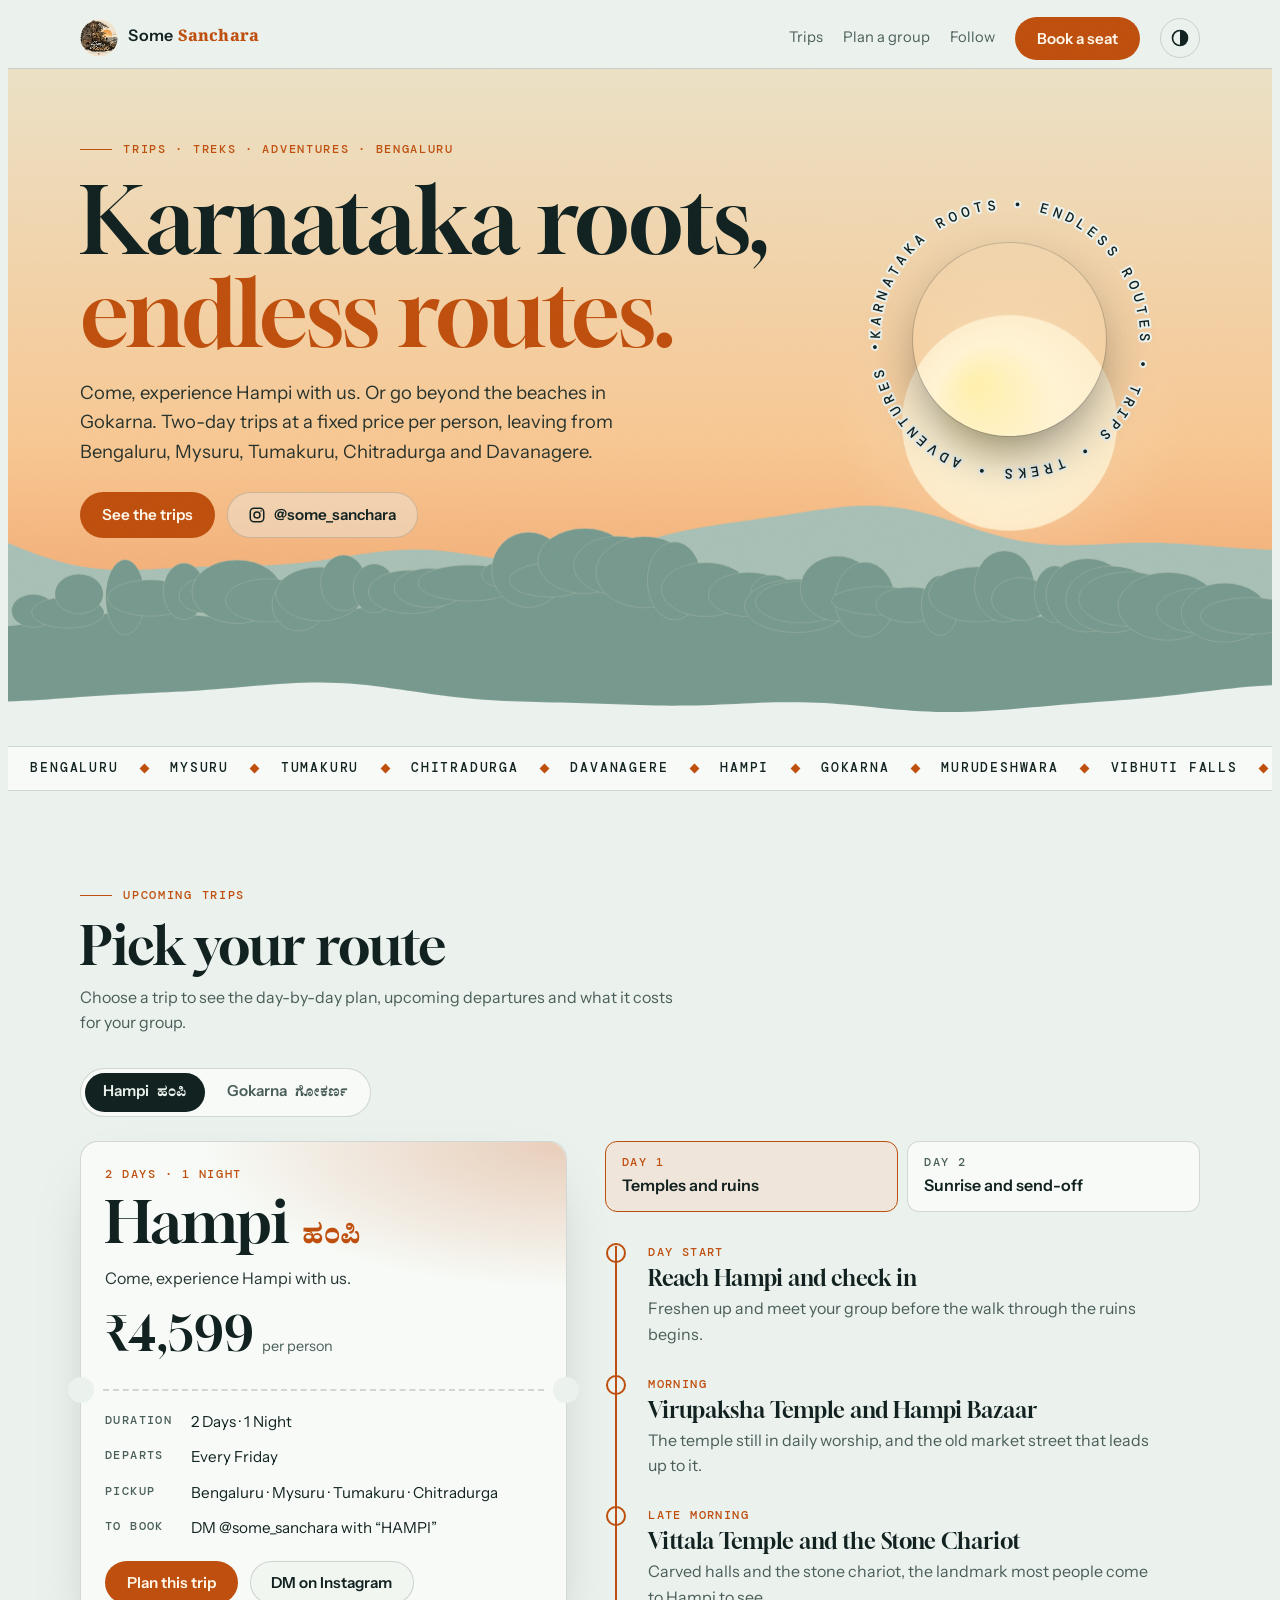
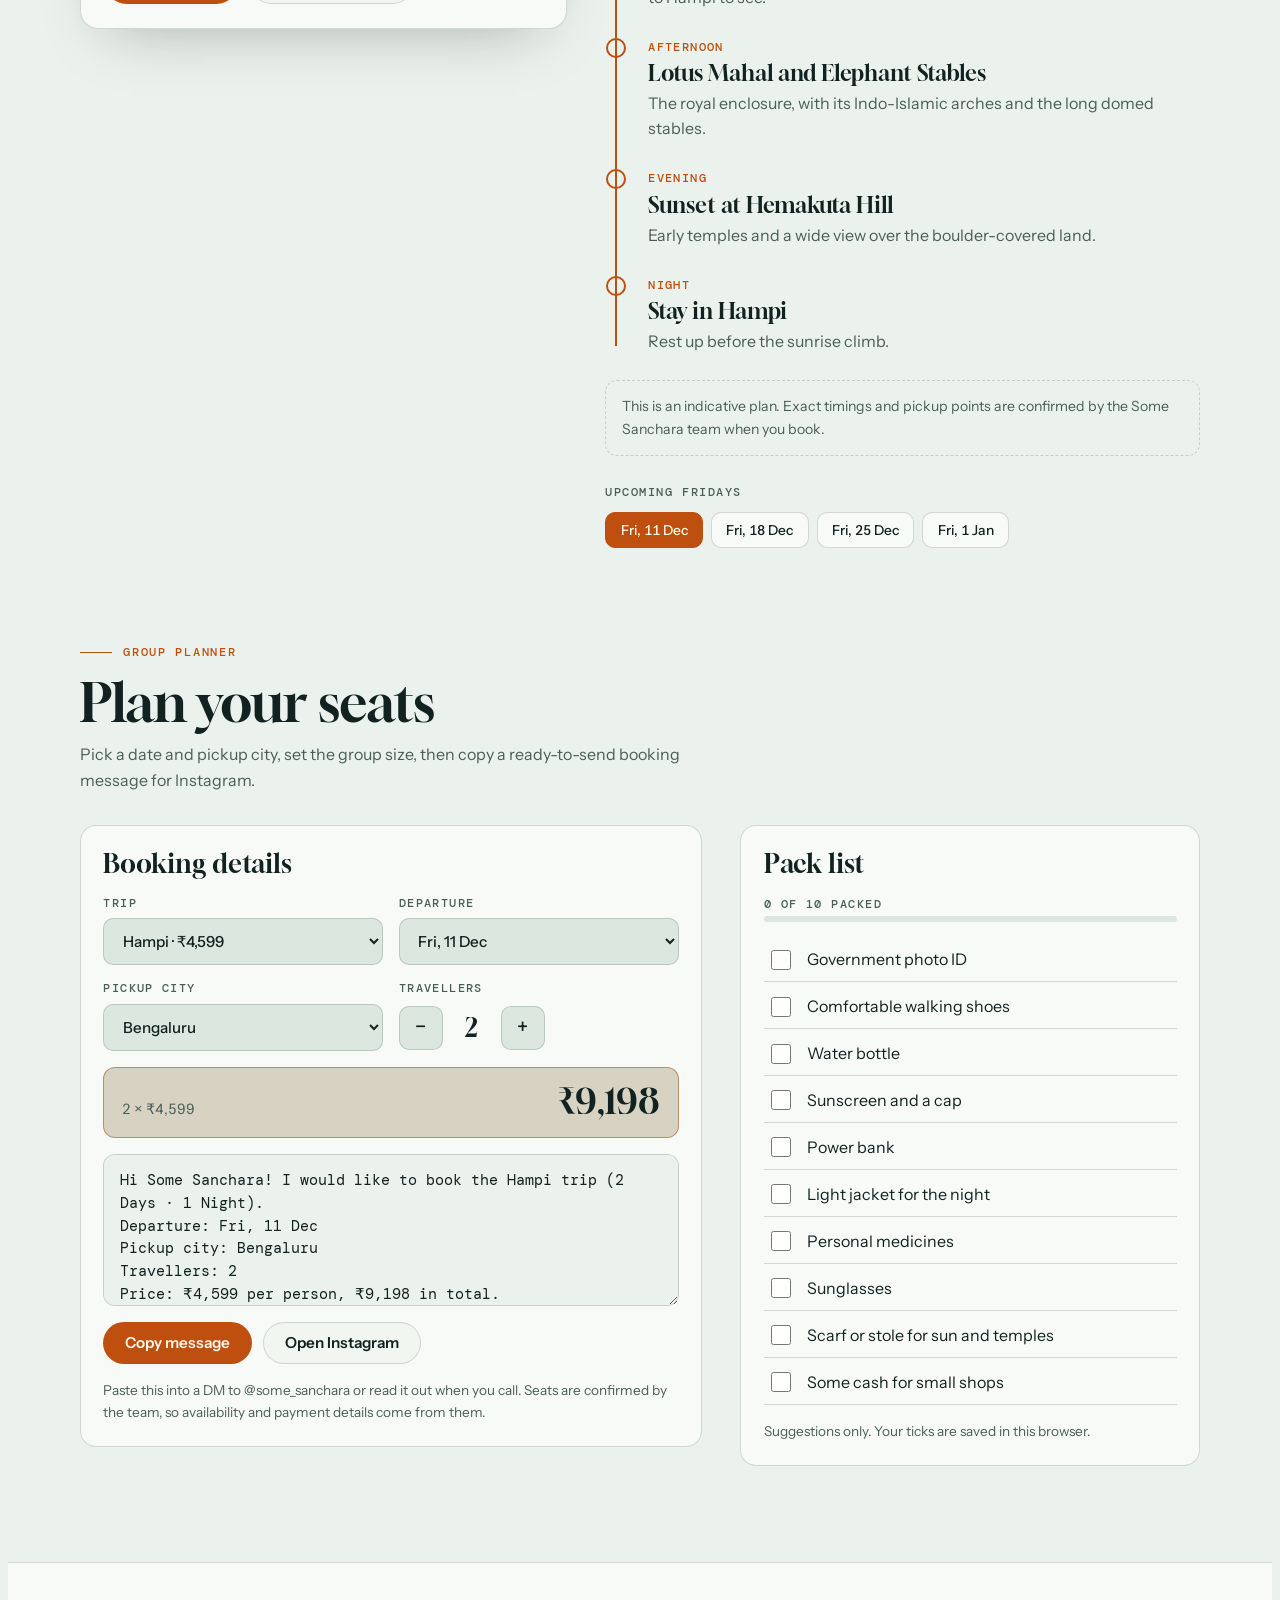
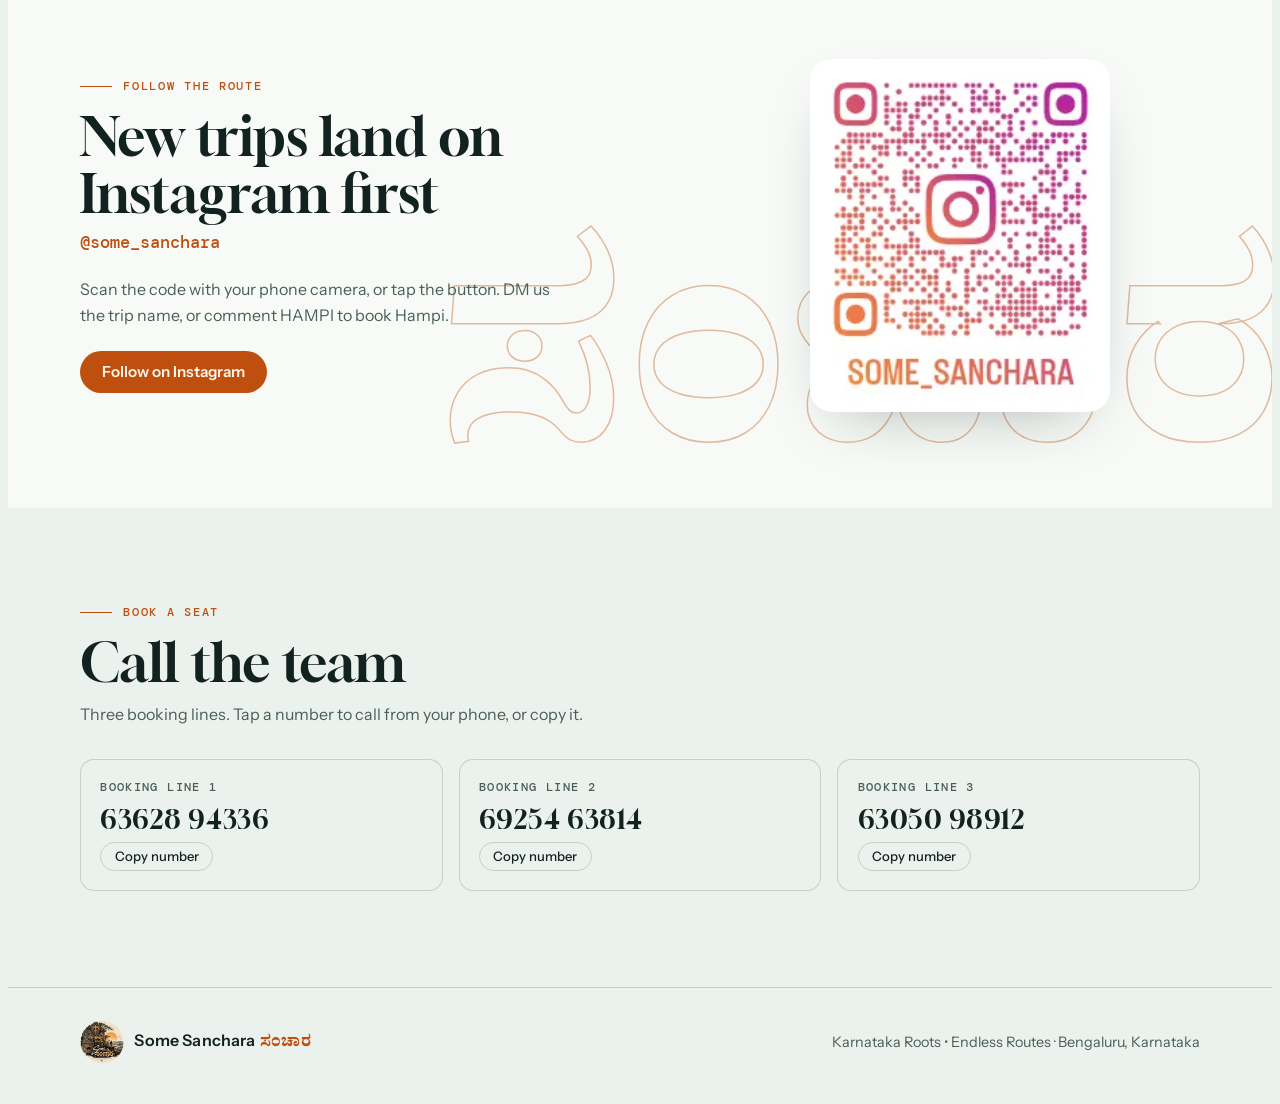
==== index.html @ 35277d78 "Initial project upload" ====
<!doctype html>
<html lang="en">
<head>
  <meta charset="utf-8">
  <meta name="viewport" content="width=device-width, initial-scale=1">
  <meta name="theme-color" content="#0C1718">
  <meta name="description" content="Plan memorable group trips across Karnataka with Some Sanchara.">
  <title>Some Sanchara</title>
  <link rel="preconnect" href="https://fonts.googleapis.com">
  <link rel="preconnect" href="https://fonts.gstatic.com" crossorigin>
  <link rel="stylesheet" href="https://fonts.googleapis.com/css2?family=Gloock&family=Instrument+Sans:wght@400;500;600;700&family=DM+Mono:wght@400;500&family=Noto+Serif+Kannada:wght@600;800&display=swap">
  <link rel="stylesheet" href="styles.css">
  <script src="script.js" defer></script>
</head>
<body>
<header class="top">
  <div class="wrap in">
    <a class="brand" href="#top" aria-label="Some Sanchara, back to top">
      <img src="assets/logo.png" alt="" width="38" height="38">
      <span class="nm">Some <span class="kn" lang="kn">Sanchara</span></span>
    </a>
    <nav class="nav" aria-label="Main">
      <a class="lnk" href="#trips">Trips</a>
      <a class="lnk" href="#book">Plan a group</a>
      <a class="lnk" href="#follow">Follow</a>
      <a class="btn pri" href="#contact">Book a seat</a>
      <button class="icon-btn" id="theme" type="button" aria-label="Switch between light and dark theme">
        <svg viewBox="0 0 24 24" aria-hidden="true"><circle cx="12" cy="12" r="9" fill="none" stroke="currentColor" stroke-width="2"/><path d="M12 3a9 9 0 0 1 0 18z" fill="currentColor"/></svg>
      </button>
    </nav>
  </div>
</header>

<main>
<section class="hero" id="top">
  <canvas id="sky" aria-hidden="true"></canvas>
  <div class="wrap hero-grid">
    <div>
      <p class="eyebrow">Trips · Treks · Adventures · Bengaluru</p>
      <h1>Karnataka roots,<br><em>endless routes.</em></h1>
      <p class="lede">Come, experience Hampi with us. Or go beyond the beaches in Gokarna. Two-day trips at a fixed price per person, leaving from Bengaluru, Mysuru, Tumakuru, Chitradurga and Davanagere.</p>
      <div class="cta-row">
        <a class="btn pri" href="#trips">See the trips</a>
        <a class="btn sec" href="https://www.instagram.com/some_sanchara/" target="_blank" rel="noopener">
          <svg viewBox="0 0 24 24" fill="none" stroke="currentColor" stroke-width="2" aria-hidden="true"><rect x="3" y="3" width="18" height="18" rx="5"/><circle cx="12" cy="12" r="4"/><circle cx="17.3" cy="6.7" r="1" fill="currentColor" stroke="none"/></svg>
          @some_sanchara
        </a>
      </div>
      <!-- <p class="facts"><span><b>2 days · 1 night</b></span><span>₹3,499 to ₹4,599 per person</span><span>Karnataka to the world</span></p> -->
    </div>
    <div class="badge">
      <svg class="ring" viewBox="0 0 300 300" aria-hidden="true">
        <defs><path id="circ" d="M150,150 m-126,0 a126,126 0 1,1 252,0 a126,126 0 1,1 -252,0"/></defs>
        <text><textPath href="#circ" textLength="790" lengthAdjust="spacing">Karnataka roots • Endless routes • Trips • Treks • Adventures •</textPath></text>
      </svg>
      <span class="logo-art" role="img" aria-label="Some Sanchara logo: Karnataka landscape, temple, traveler and setting sun">
        <img class="logo-piece logo-mountains" src="assets/logo.png" alt="" aria-hidden="true" width="150" height="150">
        <img class="logo-piece logo-traveler" src="assets/logo.png" alt="" aria-hidden="true" width="150" height="150">
        <img class="logo-piece logo-wordmark" src="assets/logo.png" alt="" aria-hidden="true" width="150" height="150">
      </span>
    </div>
  </div>
</section>

<div class="marq" aria-label="Pickup cities">
  <div class="marq-track" id="marq"></div>
</div>

<section class="band" id="trips">
  <div class="wrap">
    <div class="sec-head rv">
      <p class="eyebrow">Upcoming trips</p>
      <h2>Pick your route</h2>
      <p class="sub">Choose a trip to see the day-by-day plan, upcoming departures and what it costs for your group.</p>
    </div>

    <div class="seg rv" role="tablist" aria-label="Choose a trip">
      <button type="button" role="tab" data-pick="hampi" aria-selected="true">Hampi <span class="kn" lang="kn">ಹಂಪಿ</span></button>
      <button type="button" role="tab" data-pick="gokarna" aria-selected="false">Gokarna <span class="kn" lang="kn">ಗೋಕರ್ಣ</span></button>
    </div>

    <div class="planner" data-trip="hampi" data-scope>
      <article class="ticket rv" id="ticket" aria-live="polite"></article>
      <div class="rv">
        <div class="days" id="days" role="tablist" aria-label="Choose a day"></div>
        <div id="tl-wrap"></div>
        <p class="note" id="note">This is an indicative plan. Exact timings and pickup points are confirmed by the Some Sanchara team when you book.</p>
        <div class="dep">
          <h4 id="dep-h">Upcoming departures</h4>
          <div class="chips" id="chips" role="group" aria-labelledby="dep-h"></div>
        </div>
      </div>
    </div>
  </div>
</section>

<section class="band" id="book" style="padding-top:0">
  <div class="wrap">
    <div class="sec-head rv">
      <p class="eyebrow">Group planner</p>
      <h2>Plan your seats</h2>
      <p class="sub">Pick a date and pickup city, set the group size, then copy a ready-to-send booking message for Instagram.</p>
    </div>
    <div class="book-grid" data-trip="hampi" data-scope>
      <div class="card rv">
        <h3>Booking details</h3>
        <div class="form">
          <label class="fld"><span>Trip</span>
            <select id="b-trip"><option value="hampi">Hampi · ₹4,599</option><option value="gokarna">Gokarna · ₹3,499</option></select>
          </label>
          <label class="fld"><span>Departure</span><select id="b-date"></select></label>
          <label class="fld"><span>Pickup city</span><select id="b-city"></select></label>
          <div class="fld"><span id="n-lbl">Travellers</span>
            <div class="stepper" role="group" aria-labelledby="n-lbl">
              <button type="button" id="minus" aria-label="One fewer traveller">−</button>
              <output id="b-n" aria-live="polite">2</output>
              <button type="button" id="plus" aria-label="One more traveller">+</button>
            </div>
          </div>
          <div class="total" aria-live="polite"><span id="b-calc"></span><b id="b-total"></b></div>
          <textarea class="msg" id="b-msg" readonly aria-label="Booking message"></textarea>
          <div class="actions">
            <button class="btn trip" id="b-copy" type="button">Copy message</button>
            <a class="btn sec" href="https://www.instagram.com/some_sanchara/" target="_blank" rel="noopener">Open Instagram</a>
          </div>
          <p class="fine" style="grid-column:1/-1">Paste this into a DM to @some_sanchara or read it out when you call. Seats are confirmed by the team, so availability and payment details come from them.</p>
        </div>
      </div>
      <div class="card rv">
        <h3>Pack list</h3>
        <p class="pack-count" id="pack-count"></p>
        <div class="bar" aria-hidden="true"><i id="pack-bar"></i></div>
        <ul class="packs" id="packs"></ul>
        <p class="fine" style="margin-top:1rem">Suggestions only. Your ticks are saved in this browser.</p>
      </div>
    </div>
  </div>
</section>

<section class="follow band" id="follow">
  <div class="ghost" aria-hidden="true" lang="kn">ಸಂಚಾರ</div>
  <div class="wrap">
    <div class="follow-grid">
      <div class="rv">
        <p class="eyebrow">Follow the route</p>
        <h2 style="font:400 clamp(2rem,5vw,3.3rem)/1.08 var(--f-display);margin-block:.8rem .6rem">New trips land on Instagram first</h2>
        <p class="handle">@some_sanchara</p>
        <p class="sub" style="max-width:30rem;color:var(--muted);margin-bottom:1.4rem">Scan the code with your phone camera, or tap the button. DM us the trip name, or comment HAMPI to book Hampi.</p>
        <a class="btn pri" href="https://www.instagram.com/some_sanchara/" target="_blank" rel="noopener">Follow on Instagram</a>
      </div>
      <div class="qr rv"><img src="assets/qr.png" alt="Instagram QR code for some_sanchara" width="202" height="244"></div>
    </div>
  </div>
</section>

<section class="band" id="contact">
  <div class="wrap">
    <div class="sec-head rv">
      <p class="eyebrow">Book a seat</p>
      <h2>Call the team</h2>
      <p class="sub">Three booking lines. Tap a number to call from your phone, or copy it.</p>
    </div>
    <div class="calls rv">
      <div class="call"><span class="lbl">Booking line 1</span><a class="num" href="tel:+916362894336">63628 94336</a><button class="copy" type="button" data-copy="6362894336">Copy number</button></div>
      <div class="call"><span class="lbl">Booking line 2</span><a class="num" href="tel:+916925463814">69254 63814</a><button class="copy" type="button" data-copy="6925463814">Copy number</button></div>
      <div class="call"><span class="lbl">Booking line 3</span><a class="num" href="tel:+916305098912">63050 98912</a><button class="copy" type="button" data-copy="6305098912">Copy number</button></div>
    </div>
  </div>
</section>
</main>

<footer>
  <div class="wrap foot">
    <div class="brand"><img src="assets/logo.png" alt="" width="44" height="44"><span>Some Sanchara <span class="kn" lang="kn">ಸಂಚಾರ</span></span></div>
    <p>Karnataka Roots • Endless Routes · Bengaluru, Karnataka</p>
  </div>
</footer>
</body>
</html>
---- styles.css ----
/* Layout concept: a journey from Hampi's boulder dusk to Gokarna's sea, set as a canvas sky hero,
   then a boarding-pass ticket beside a day-by-day timeline, then a group planner and contacts. */
:root{
  --bg:#0C1718; --surface:#122224; --surface2:#19302F;
  --fg:#F2EAD7; --muted:#A8B5AC; --line:rgba(242,234,215,.16);
  --accent:#F5A53F; --accent-ink:#1B1206;
  --sea:#52CDB8; --sea-ink:#06201C;
  --sky-top:#0C1718; --sky-mid:#2A2327; --sky-low:#B4552B; --sun:#FFC15E;
  --r1:#1D3133; --r2:#142427; --r3:#0C1718; --star:.85;
  --shadow:0 24px 60px -28px rgba(0,0,0,.75);
  --grain:.07;
  --f-display:'Gloock',Georgia,'Times New Roman',serif;
  --f-body:'Instrument Sans',system-ui,-apple-system,'Segoe UI',sans-serif;
  --f-mono:'DM Mono',ui-monospace,'SFMono-Regular',Menlo,monospace;
  --f-kn:'Noto Serif Kannada','Noto Sans Kannada','Tunga',serif;
  color-scheme:dark;
}
@media (prefers-color-scheme:light){
  :root:not([data-theme="dark"]){
    --bg:#EBF1EC; --surface:#F7FAF6; --surface2:#DCE7E0;
    --fg:#112221; --muted:#4A5E59; --line:rgba(17,34,33,.16);
    --accent:#BE4F0E; --accent-ink:#FFF7EA;
    --sea:#0B7A70; --sea-ink:#EFFFFB;
    --sky-top:#FFE8C2; --sky-mid:#F8C892; --sky-low:#EE9A62; --sun:#FFF3D4;
    --r1:#A7BFB5; --r2:#76988D; --r3:#EBF1EC; --star:0;
    --shadow:0 24px 60px -30px rgba(17,34,33,.35);
    --grain:.04;
    color-scheme:light;
  }
}
:root[data-theme="light"]{
  --bg:#EBF1EC; --surface:#F7FAF6; --surface2:#DCE7E0;
  --fg:#112221; --muted:#4A5E59; --line:rgba(17,34,33,.16);
  --accent:#BE4F0E; --accent-ink:#FFF7EA;
  --sea:#0B7A70; --sea-ink:#EFFFFB;
  --sky-top:#FFE8C2; --sky-mid:#F8C892; --sky-low:#EE9A62; --sun:#FFF3D4;
  --r1:#A7BFB5; --r2:#76988D; --r3:#EBF1EC; --star:0;
  --shadow:0 24px 60px -30px rgba(17,34,33,.35);
  --grain:.04;
  color-scheme:light;
}

*,*::before,*::after{box-sizing:border-box}
html{scroll-behavior:smooth}
body{background:var(--bg);color:var(--fg);font:400 16px/1.6 var(--f-body);-webkit-font-smoothing:antialiased;overflow-x:clip}
body::before{content:"";position:fixed;inset:0;z-index:60;pointer-events:none;opacity:var(--grain);mix-blend-mode:overlay;
  background-image:url("data:image/svg+xml,%3Csvg xmlns='http://www.w3.org/2000/svg' width='160' height='160'%3E%3Cfilter id='n'%3E%3CfeTurbulence type='fractalNoise' baseFrequency='.8' numOctaves='2' stitchTiles='stitch'/%3E%3C/filter%3E%3Crect width='100%25' height='100%25' filter='url(%23n)'/%3E%3C/svg%3E")}
img{display:block}
a{color:inherit}
h1,h2,h3,h4,p,ul,ol,dl,dd{margin:0}
h1,h2,h3{text-wrap:balance}
:focus-visible{outline:2px solid var(--accent);outline-offset:3px;border-radius:4px}
.wrap{width:min(1120px,calc(100% - 2rem));margin-inline:auto}
section[id]{scroll-margin-top:4.5rem}

/* trip colour scopes */
[data-trip="hampi"]{--t:var(--accent);--t-ink:var(--accent-ink)}
[data-trip="gokarna"]{--t:var(--sea);--t-ink:var(--sea-ink)}

/* header */
.top{position:sticky;top:env(safe-area-inset-top,0px);z-index:40;border-bottom:1px solid var(--line);
  background:color-mix(in srgb,var(--bg) 78%,transparent);-webkit-backdrop-filter:blur(14px);backdrop-filter:blur(14px)}
.top .in{display:flex;align-items:center;gap:1rem;padding-block:.55rem}
.brand{display:flex;align-items:center;gap:.65rem;text-decoration:none;font-weight:600;letter-spacing:.01em;min-width:0}
.brand img{width:38px;height:38px;border-radius:50%;flex:none}
.brand .kn{font-family:var(--f-kn);font-weight:800;color:var(--accent);margin-left:.1rem}
.nav{margin-left:auto;display:flex;align-items:center;gap:1.25rem}
.nav a.lnk{color:var(--muted);text-decoration:none;font-size:.92rem}
.nav a.lnk:hover{color:var(--fg)}
.icon-btn{width:40px;height:40px;border-radius:50%;border:1px solid var(--line);background:transparent;color:var(--fg);display:grid;place-items:center;cursor:pointer}
.icon-btn:hover{background:var(--surface2)}
.icon-btn svg{width:20px;height:20px}
@media (max-width:680px){.nav a.lnk{display:none}.brand .nm{display:none}}

/* buttons */
.btn{display:inline-flex;align-items:center;justify-content:center;gap:.5rem;padding:.8rem 1.3rem;border-radius:999px;border:1px solid transparent;
  font:600 .95rem/1 var(--f-body);text-decoration:none;cursor:pointer;transition:transform .2s,box-shadow .2s,background .2s}
.btn.pri{background:var(--accent);color:var(--accent-ink)}
.btn.pri:hover{transform:translateY(-2px);box-shadow:0 10px 30px -8px color-mix(in srgb,var(--accent) 70%,transparent)}
.btn.sec{border-color:var(--line);color:var(--fg);background:color-mix(in srgb,var(--bg) 40%,transparent)}
.btn.sec:hover{transform:translateY(-2px);background:var(--surface2)}
.btn.trip{background:var(--t);color:var(--t-ink)}
.btn.trip:hover{transform:translateY(-2px);box-shadow:0 10px 30px -8px color-mix(in srgb,var(--t) 70%,transparent)}
.btn svg{width:18px;height:18px;flex:none}

/* hero */
.hero{position:relative;overflow:hidden;isolation:isolate}
.hero canvas{position:absolute;inset:0;width:100%;height:100%;z-index:-1;display:block}
.hero-grid{display:grid;grid-template-columns:minmax(0,1.3fr) minmax(0,.7fr);gap:2rem;align-items:center;
  padding-block:clamp(2.5rem,6vw,4.5rem) clamp(8rem,19vw,13rem)}
.eyebrow{font:500 .76rem/1.4 var(--f-mono);text-transform:uppercase;letter-spacing:.14em;color:var(--accent);display:flex;align-items:center;gap:.7rem}
.eyebrow::before{content:"";width:2rem;height:1px;background:currentColor;flex:none}
.hero h1{font:400 clamp(2.7rem,7.4vw,5.7rem)/1.02 var(--f-display);letter-spacing:-.012em;margin-block:1rem 1.1rem}
.hero h1 em{font-style:normal;color:var(--accent)}
.hero .lede{max-width:34rem;font-size:clamp(1rem,1.9vw,1.15rem);color:var(--fg);opacity:.9}
.hero .eyebrow,.hero h1,.hero .lede,.hero .facts,.hero .badge .ring{transition:color 1.8s ease,fill 1.8s ease}
.hero.daylight .eyebrow,.hero.daylight h1,.hero.daylight .lede,.hero.daylight .facts{color:#172728}
.hero.daylight h1 em{color:#8A3E19}
.hero.daylight .facts b{color:#172728}
.hero.daylight .badge .ring{color:#172728}
.hero.daylight .btn.sec{color:#172728;border-color:rgba(23,39,40,.35);background:rgba(255,255,255,.28)}
.cta-row{display:flex;flex-wrap:wrap;gap:.75rem;margin-top:1.6rem}
.facts{display:flex;flex-wrap:wrap;gap:.4rem 1.4rem;margin-top:1.6rem;font:500 .74rem/1.4 var(--f-mono);text-transform:uppercase;letter-spacing:.09em;color:var(--muted)}
.facts b{color:var(--fg);font-weight:500}
.badge{position:relative;width:min(100%,310px);aspect-ratio:1;justify-self:center}
.badge .ring{position:absolute;inset:0;width:100%;height:100%;animation:spin 48s linear infinite;color:var(--fg)}
.badge .ring text{font:500 13.5px var(--f-mono);letter-spacing:.2em;fill:currentColor;text-transform:uppercase;paint-order:stroke;stroke:var(--bg);stroke-width:4px;stroke-linejoin:round}
.logo-art{position:absolute;inset:19%;width:62%;height:62%;border-radius:50%;box-shadow:0 0 0 1px var(--line),0 24px 60px -16px rgba(0,0,0,.6)}
.logo-piece{position:absolute;inset:0;width:100%;height:100%;border-radius:50%;opacity:0}
.logo-mountains{clip-path:inset(0 0 41% 0)}
.logo-traveler{clip-path:inset(38% 0 17% 0)}
.logo-wordmark{clip-path:inset(64% 0 0 0)}
.badge.logo-reveal .logo-mountains{animation:logo-arrive .9s cubic-bezier(.2,.75,.25,1) .15s both}
.badge.logo-reveal .logo-traveler{animation:logo-arrive .9s cubic-bezier(.2,.75,.25,1) .75s both}
.badge.logo-reveal .logo-wordmark{animation:logo-arrive .9s cubic-bezier(.2,.75,.25,1) 1.35s both}
@keyframes logo-arrive{from{opacity:0;transform:translateY(16px) scale(.96)}to{opacity:1;transform:translateY(0) scale(1)}}
@media (prefers-reduced-motion:reduce){.badge.logo-reveal .logo-piece{animation:none;opacity:1;transform:none}}
@keyframes spin{to{transform:rotate(360deg)}}
@media (max-width:820px){
  .hero-grid{grid-template-columns:minmax(0,1fr)}
  .badge{width:min(70%,230px);justify-self:start}
}

/* marquee */
.marq{border-block:1px solid var(--line);background:var(--surface);overflow:hidden}
.marq-track{display:flex;width:max-content;animation:marq 42s linear infinite}
.marq:hover .marq-track{animation-play-state:paused}
.marq-track span{display:flex;align-items:center;gap:1.4rem;padding:.95rem 0 .95rem 1.4rem;font:500 .8rem/1 var(--f-mono);text-transform:uppercase;letter-spacing:.14em;white-space:nowrap}
.marq-track span::after{content:"";width:7px;height:7px;background:var(--accent);transform:rotate(45deg);flex:none}
@keyframes marq{to{transform:translateX(-50%)}}

/* sections */
.band{padding-block:clamp(3.2rem,8vw,6rem)}
.band h2{font:400 clamp(2rem,5vw,3.3rem)/1.08 var(--f-display);margin-block:.8rem .7rem}
.band .sub{max-width:38rem;color:var(--muted)}
.sec-head{margin-bottom:2rem}

/* trip switch */
.seg{display:inline-flex;gap:4px;padding:4px;border:1px solid var(--line);border-radius:999px;background:var(--surface);margin-bottom:1.5rem;max-width:100%}
.seg button{border:0;background:transparent;color:var(--muted);padding:.6rem 1.15rem;border-radius:999px;font:600 .95rem/1 var(--f-body);cursor:pointer;display:flex;align-items:baseline;gap:.5rem;transition:background .25s,color .25s}
.seg button .kn{font:800 .85rem/1 var(--f-kn)}
.seg button[aria-selected="true"]{background:var(--fg);color:var(--bg)}
.seg button:not([aria-selected="true"]):hover{color:var(--fg)}

.planner{display:grid;grid-template-columns:minmax(0,.9fr) minmax(0,1.1fr);gap:clamp(1.25rem,3vw,2.5rem);align-items:start}
@media (max-width:860px){.planner{grid-template-columns:minmax(0,1fr)}}

/* ticket */
.ticket{position:relative;background:var(--surface);border:1px solid var(--line);border-radius:18px;box-shadow:var(--shadow)}
.ticket-top{padding:1.5rem 1.5rem 1.2rem;border-radius:18px 18px 0 0;
  background:radial-gradient(120% 100% at 100% 0%,color-mix(in srgb,var(--t) 26%,transparent),transparent 62%)}
.kicker{font:500 .74rem/1.4 var(--f-mono);text-transform:uppercase;letter-spacing:.13em;color:var(--t);display:flex;flex-wrap:wrap;gap:.3rem .8rem;align-items:center}
.pill{padding:.2rem .6rem;border-radius:999px;background:var(--t);color:var(--t-ink);font-weight:500}
.ticket h3{font:400 clamp(2.6rem,6vw,3.6rem)/1 var(--f-display);margin-top:.7rem;display:flex;align-items:baseline;gap:.9rem;flex-wrap:wrap}
.ticket h3 .kn{font:800 clamp(1.3rem,3vw,1.7rem)/1 var(--f-kn);color:var(--t)}
.ticket .tag{margin-top:.7rem;color:var(--fg);opacity:.9;max-width:26rem}
.price{display:flex;align-items:baseline;gap:.5rem;margin-top:1.1rem}
.price b{font:400 clamp(2.2rem,5vw,3rem)/1 var(--f-display);font-variant-numeric:tabular-nums}
.price span{color:var(--muted);font-size:.9rem}
.perf{position:relative;height:26px}
.perf::after{content:"";position:absolute;left:22px;right:22px;top:12px;border-top:2px dashed var(--line)}
.perf i{position:absolute;top:0;width:26px;height:26px;border-radius:50%;background:var(--bg)}
.perf i:first-child{left:-13px}
.perf i:last-child{right:-13px}
.ticket-bot{padding:.4rem 1.5rem 1.5rem}
.meta{display:grid;grid-template-columns:auto minmax(0,1fr);gap:.7rem 1.2rem;font-size:.95rem}
.meta dt{font:500 .72rem/1.9 var(--f-mono);text-transform:uppercase;letter-spacing:.12em;color:var(--muted)}
.meta dd{min-width:0}
.ticket .cta-row{margin-top:1.3rem}

/* itinerary */
.days{display:grid;grid-template-columns:repeat(2,minmax(0,1fr));gap:.6rem;margin-bottom:1.6rem}
.days button{text-align:left;padding:.8rem 1rem;border-radius:12px;border:1px solid var(--line);background:var(--surface);color:var(--fg);cursor:pointer;font:inherit;transition:border-color .2s,background .2s}
.days button b{display:block;font:500 .72rem/1.6 var(--f-mono);text-transform:uppercase;letter-spacing:.12em;color:var(--muted)}
.days button span{font-weight:600}
.days button[aria-selected="true"]{border-color:var(--t);background:color-mix(in srgb,var(--t) 12%,var(--surface))}
.days button[aria-selected="true"] b{color:var(--t)}
.tl{list-style:none;padding:0;margin:0;position:relative;display:grid;gap:1.4rem}
.tl::before,.tl::after{content:"";position:absolute;left:10px;top:8px;bottom:8px;width:2px}
.tl::before{background:var(--line)}
.tl::after{background:var(--t);transform-origin:top;animation:draw 1.1s cubic-bezier(.3,.7,.2,1) both}
.tl li{position:relative;padding-left:2.7rem;animation:rise .55s cubic-bezier(.3,.7,.2,1) both;animation-delay:calc(var(--i)*90ms)}
.tl li::before{content:"";position:absolute;left:1px;top:5px;width:20px;height:20px;border-radius:50%;background:var(--bg);border:2px solid var(--t);box-shadow:0 0 0 4px var(--bg)}
.slot{font:500 .72rem/1.6 var(--f-mono);text-transform:uppercase;letter-spacing:.12em;color:var(--t)}
.tl h4{font:400 1.4rem/1.2 var(--f-display);margin:.1rem 0 .25rem}
.tl p{color:var(--muted);max-width:32rem}
@keyframes draw{from{transform:scaleY(0)}to{transform:scaleY(1)}}
@keyframes rise{from{opacity:0;transform:translateY(14px)}to{opacity:1;transform:none}}
.note{margin-top:1.6rem;padding:.9rem 1rem;border-radius:12px;border:1px dashed var(--line);color:var(--muted);font-size:.88rem}
.dep{margin-top:1.8rem}
.dep h4{font:500 .74rem/1.4 var(--f-mono);text-transform:uppercase;letter-spacing:.13em;color:var(--muted);margin-bottom:.7rem}
.chips{display:flex;flex-wrap:wrap;gap:.5rem}
.chip{padding:.55rem .9rem;border-radius:10px;border:1px solid var(--line);background:var(--surface);color:var(--fg);font:500 .86rem/1.2 var(--f-body);cursor:pointer;font-variant-numeric:tabular-nums}
.chip:hover{border-color:var(--t)}
.chip[aria-pressed="true"]{background:var(--t);border-color:var(--t);color:var(--t-ink)}

/* planner + pack */
.book-grid{display:grid;grid-template-columns:minmax(0,1.15fr) minmax(0,.85fr);gap:clamp(1.25rem,3vw,2.5rem);align-items:start}
@media (max-width:860px){.book-grid{grid-template-columns:minmax(0,1fr)}}
.card{background:var(--surface);border:1px solid var(--line);border-radius:16px;padding:1.4rem}
.card h3{font:400 1.6rem/1.2 var(--f-display);margin-bottom:1rem}
.form{display:grid;grid-template-columns:repeat(2,minmax(0,1fr));gap:1rem}
@media (max-width:520px){.form{grid-template-columns:minmax(0,1fr)}}
.fld{display:grid;gap:.4rem;min-width:0}
.fld>span{font:500 .72rem/1.4 var(--f-mono);text-transform:uppercase;letter-spacing:.12em;color:var(--muted)}
.fld select{width:100%;padding:.75rem .9rem;border-radius:10px;border:1px solid var(--line);background:var(--surface2);color:var(--fg);font:500 .95rem/1.2 var(--f-body)}
.stepper{display:flex;align-items:center;gap:.5rem}
.stepper button{width:44px;height:44px;border-radius:10px;border:1px solid var(--line);background:var(--surface2);color:var(--fg);font:500 1.3rem/1 var(--f-body);cursor:pointer}
.stepper button:hover{border-color:var(--t)}
.stepper output{min-width:2.6rem;text-align:center;font:400 1.6rem/1 var(--f-display);font-variant-numeric:tabular-nums}
.total{grid-column:1/-1;display:flex;flex-wrap:wrap;align-items:baseline;justify-content:space-between;gap:.4rem 1rem;padding:1rem 1.1rem;border-radius:12px;background:color-mix(in srgb,var(--t) 14%,var(--surface2));border:1px solid color-mix(in srgb,var(--t) 40%,var(--line))}
.total b{font:400 2.2rem/1 var(--f-display);font-variant-numeric:tabular-nums}
.total span{color:var(--muted);font-size:.9rem;font-variant-numeric:tabular-nums}
.msg{grid-column:1/-1;width:100%;min-height:9.5rem;resize:vertical;padding:.9rem 1rem;border-radius:12px;border:1px solid var(--line);background:var(--bg);color:var(--fg);font:400 .92rem/1.55 var(--f-mono)}
.actions{grid-column:1/-1;display:flex;flex-wrap:wrap;gap:.7rem;align-items:center}
.fine{font-size:.85rem;color:var(--muted)}
.packs{list-style:none;padding:0;display:grid;gap:.15rem}
.packs label{display:flex;align-items:center;gap:.8rem;padding:.55rem .2rem;cursor:pointer;border-bottom:1px solid var(--line)}
.packs input{width:20px;height:20px;accent-color:var(--t);flex:none}
.packs input:checked+span{color:var(--muted);text-decoration:line-through}
.bar{height:6px;border-radius:99px;background:var(--surface2);overflow:hidden;margin:.2rem 0 1rem}
.bar i{display:block;height:100%;width:0;background:var(--t);border-radius:99px;transition:width .4s cubic-bezier(.3,.7,.2,1)}
.pack-count{font:500 .76rem/1.4 var(--f-mono);text-transform:uppercase;letter-spacing:.12em;color:var(--muted)}

/* follow + contact */
.follow{position:relative;overflow:hidden;border-top:1px solid var(--line);background:var(--surface)}
.follow .ghost{position:absolute;right:-1rem;bottom:-2.5rem;font:800 clamp(7rem,24vw,17rem)/1 var(--f-kn);color:transparent;-webkit-text-stroke:1.5px color-mix(in srgb,var(--accent) 38%,transparent);pointer-events:none;user-select:none;white-space:nowrap}
.follow .wrap{position:relative}
.follow-grid{display:grid;grid-template-columns:minmax(0,1.1fr) minmax(0,.9fr);gap:clamp(1.5rem,4vw,3.5rem);align-items:center}
@media (max-width:820px){.follow-grid{grid-template-columns:minmax(0,1fr)}}
.handle{font:500 1.05rem/1.4 var(--f-mono);color:var(--accent);margin-block:.2rem 1.4rem}
.qr{justify-self:center;background:#fff;padding:14px 14px 10px;border-radius:22px;width:min(100%,300px);box-shadow:var(--shadow);transform:rotate(-2.5deg);transition:transform .35s cubic-bezier(.3,.7,.2,1)}
.qr:hover{transform:rotate(0) scale(1.03)}
.qr img{width:100%;height:auto;border-radius:8px}
.calls{display:grid;grid-template-columns:repeat(auto-fit,minmax(min(100%,230px),1fr));gap:1rem}
.call{display:grid;gap:.5rem;padding:1.2rem;border:1px solid var(--line);border-radius:14px;background:var(--bg)}
.call .lbl{font:500 .72rem/1.4 var(--f-mono);text-transform:uppercase;letter-spacing:.12em;color:var(--muted)}
.call .num{font:400 1.7rem/1.1 var(--f-display);letter-spacing:.02em;text-decoration:none;font-variant-numeric:tabular-nums;user-select:all}
.call .num:hover{color:var(--accent)}
.copy{justify-self:start;padding:.45rem .85rem;border-radius:999px;border:1px solid var(--line);background:transparent;color:var(--fg);font:500 .82rem/1 var(--f-body);cursor:pointer}
.copy:hover{background:var(--surface2)}
footer{border-top:1px solid var(--line);padding-block:2rem}
.foot{display:flex;flex-wrap:wrap;gap:1rem 2rem;align-items:center;justify-content:space-between}
.foot .brand img{width:44px;height:44px}
.foot p{color:var(--muted);font-size:.9rem}

/* reveal on scroll: starts partly visible, never hidden */
.js .rv{opacity:.2;transform:translateY(26px);transition:opacity .8s cubic-bezier(.3,.7,.2,1),transform .8s cubic-bezier(.3,.7,.2,1)}
.js .rv.in{opacity:1;transform:none}
.swap{animation:rise .5s cubic-bezier(.3,.7,.2,1) both}

@media (prefers-reduced-motion:reduce){
  *,*::before,*::after{animation-duration:.001ms!important;animation-iteration-count:1!important;transition-duration:.001ms!important;scroll-behavior:auto!important}
  .js .rv{opacity:1;transform:none}
}
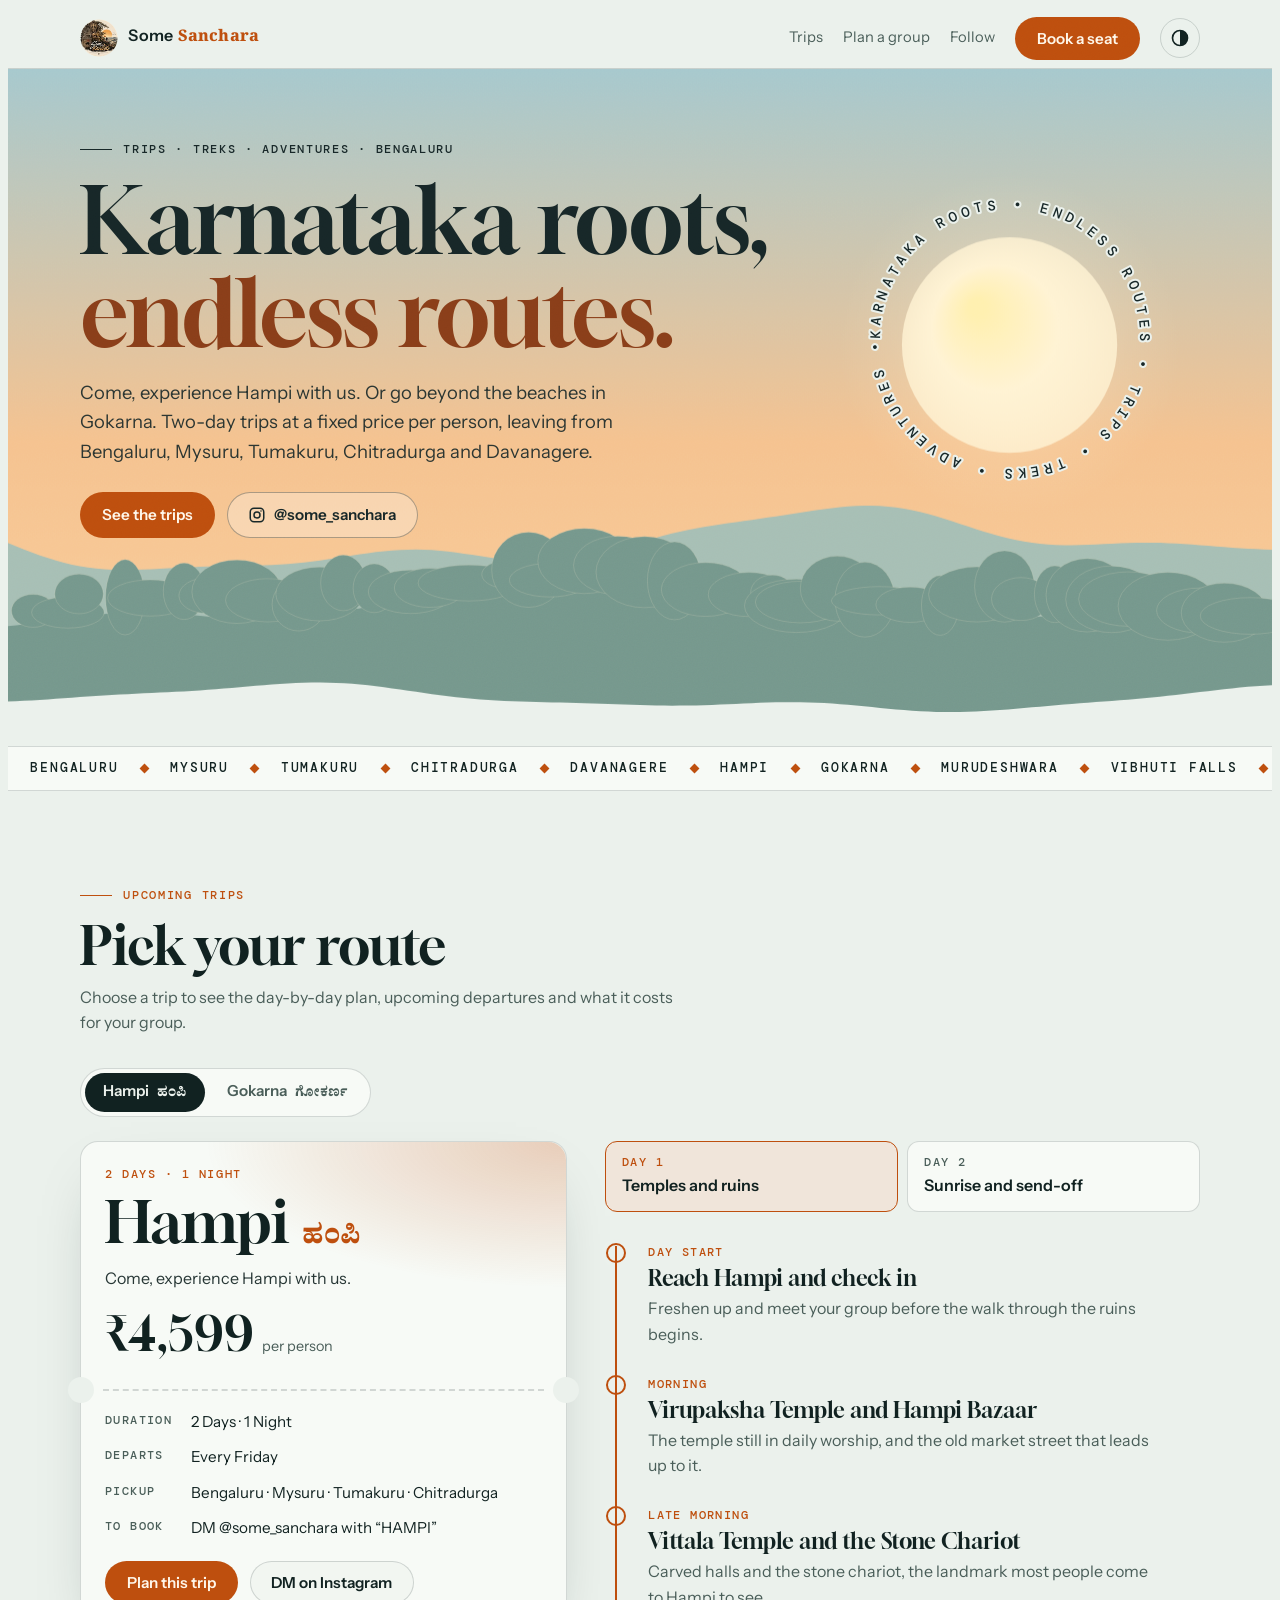
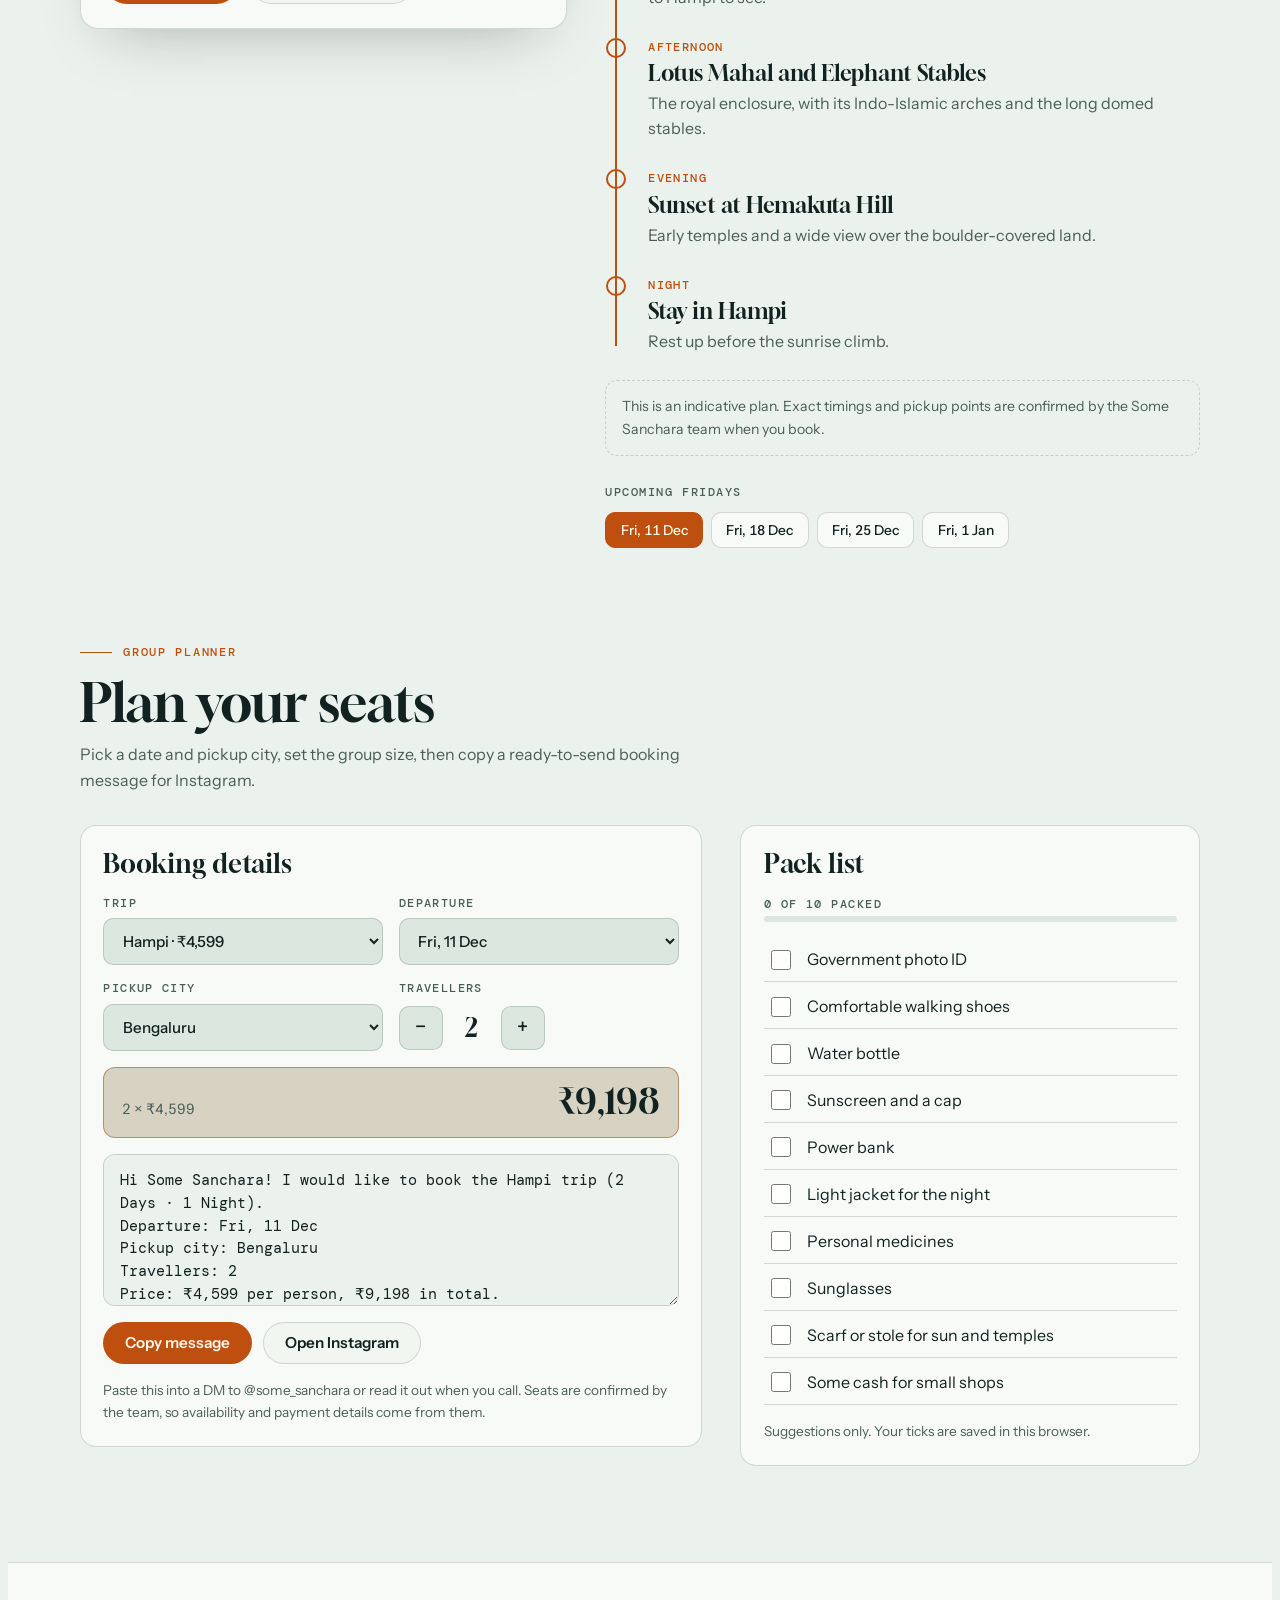
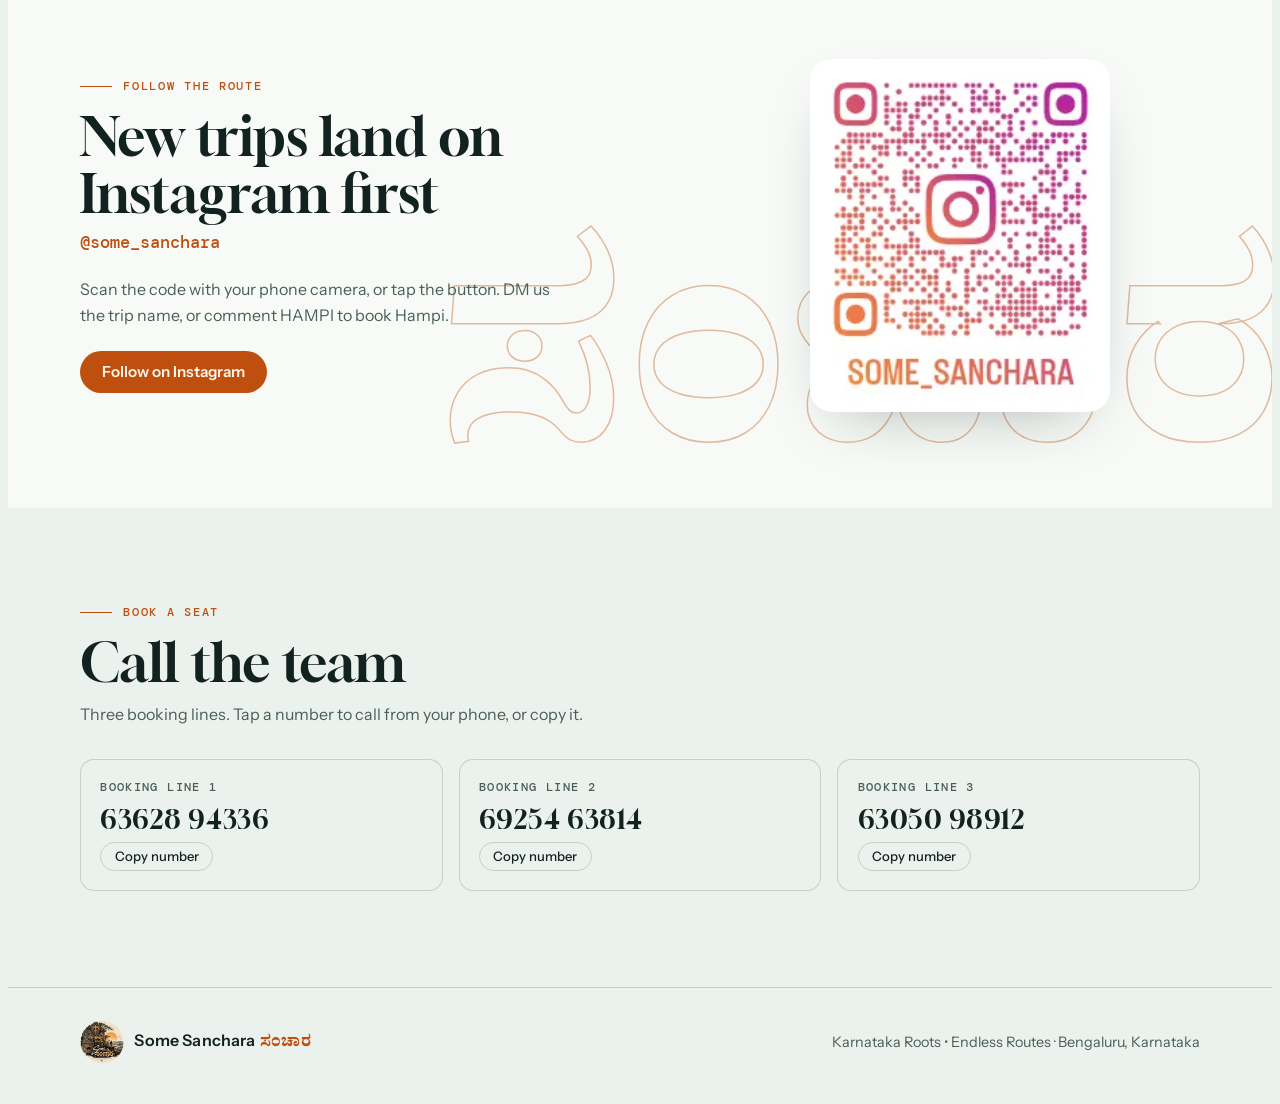
==== commit 73691977: "Update website files" ====
--- a/index.html
+++ b/index.html
@@ -54,9 +54,7 @@
         <text><textPath href="#circ" textLength="790" lengthAdjust="spacing">Karnataka roots • Endless routes • Trips • Treks • Adventures •</textPath></text>
       </svg>
       <span class="logo-art" role="img" aria-label="Some Sanchara logo: Karnataka landscape, temple, traveler and setting sun">
-        <img class="logo-piece logo-mountains" src="assets/logo.png" alt="" aria-hidden="true" width="150" height="150">
-        <img class="logo-piece logo-traveler" src="assets/logo.png" alt="" aria-hidden="true" width="150" height="150">
-        <img class="logo-piece logo-wordmark" src="assets/logo.png" alt="" aria-hidden="true" width="150" height="150">
+        <img class="logo-main" src="assets/logo.png" alt="" aria-hidden="true" width="150" height="150">
       </span>
     </div>
   </div>
--- a/styles.css
+++ b/styles.css
@@ -93,7 +93,7 @@
 .hero h1{font:400 clamp(2.7rem,7.4vw,5.7rem)/1.02 var(--f-display);letter-spacing:-.012em;margin-block:1rem 1.1rem}
 .hero h1 em{font-style:normal;color:var(--accent)}
 .hero .lede{max-width:34rem;font-size:clamp(1rem,1.9vw,1.15rem);color:var(--fg);opacity:.9}
-.hero .eyebrow,.hero h1,.hero .lede,.hero .facts,.hero .badge .ring{transition:color 1.8s ease,fill 1.8s ease}
+.hero .eyebrow,.hero h1,.hero .lede,.hero .facts,.hero .badge .ring{transition:color .8s ease,fill .8s ease}
 .hero.daylight .eyebrow,.hero.daylight h1,.hero.daylight .lede,.hero.daylight .facts{color:#172728}
 .hero.daylight h1 em{color:#8A3E19}
 .hero.daylight .facts b{color:#172728}
@@ -106,15 +106,15 @@
 .badge .ring{position:absolute;inset:0;width:100%;height:100%;animation:spin 48s linear infinite;color:var(--fg)}
 .badge .ring text{font:500 13.5px var(--f-mono);letter-spacing:.2em;fill:currentColor;text-transform:uppercase;paint-order:stroke;stroke:var(--bg);stroke-width:4px;stroke-linejoin:round}
 .logo-art{position:absolute;inset:19%;width:62%;height:62%;border-radius:50%;box-shadow:0 0 0 1px var(--line),0 24px 60px -16px rgba(0,0,0,.6)}
-.logo-piece{position:absolute;inset:0;width:100%;height:100%;border-radius:50%;opacity:0}
-.logo-mountains{clip-path:inset(0 0 41% 0)}
-.logo-traveler{clip-path:inset(38% 0 17% 0)}
-.logo-wordmark{clip-path:inset(64% 0 0 0)}
-.badge.logo-reveal .logo-mountains{animation:logo-arrive .9s cubic-bezier(.2,.75,.25,1) .15s both}
-.badge.logo-reveal .logo-traveler{animation:logo-arrive .9s cubic-bezier(.2,.75,.25,1) .75s both}
-.badge.logo-reveal .logo-wordmark{animation:logo-arrive .9s cubic-bezier(.2,.75,.25,1) 1.35s both}
-@keyframes logo-arrive{from{opacity:0;transform:translateY(16px) scale(.96)}to{opacity:1;transform:translateY(0) scale(1)}}
-@media (prefers-reduced-motion:reduce){.badge.logo-reveal .logo-piece{animation:none;opacity:1;transform:none}}
+.logo-art{overflow:visible;opacity:0;clip-path:circle(0% at 50% 50%)}
+.logo-main{display:block;width:100%;height:100%;border-radius:50%}
+.badge.logo-reveal .logo-art{animation:logo-arrive .72s cubic-bezier(.18,.78,.25,1) both}
+@keyframes logo-arrive{
+  0%{opacity:0;clip-path:circle(0% at 50% 50%);transform:scale(.78) rotate(-7deg);filter:blur(10px) brightness(1.4)}
+  68%{opacity:1;clip-path:circle(55% at 50% 50%);transform:scale(1.035) rotate(0);filter:blur(0) brightness(1.08)}
+  100%{opacity:1;clip-path:circle(75% at 50% 50%);transform:scale(1);filter:none}
+}
+@media (prefers-reduced-motion:reduce){.badge.logo-reveal .logo-art{animation:none;opacity:1;clip-path:circle(75% at 50% 50%);transform:none;filter:none}}
 @keyframes spin{to{transform:rotate(360deg)}}
 @media (max-width:820px){
   .hero-grid{grid-template-columns:minmax(0,1fr)}
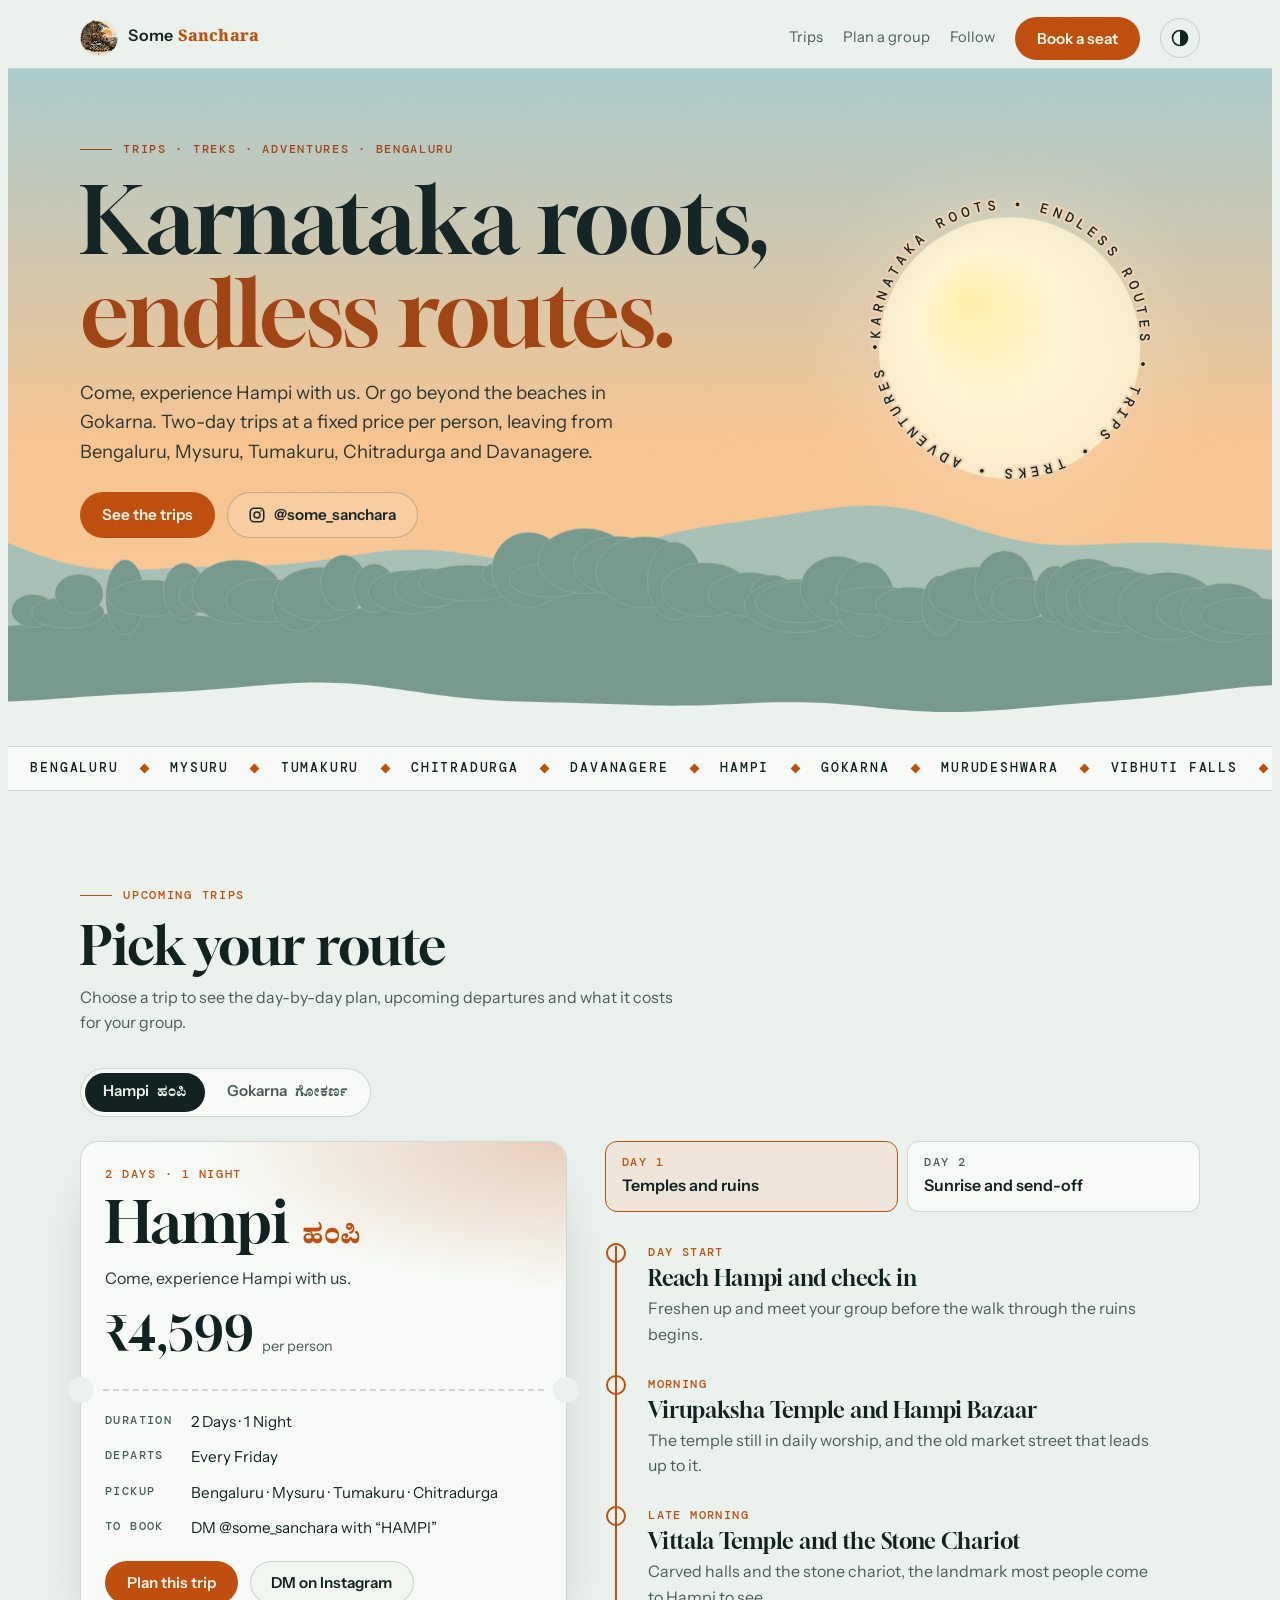
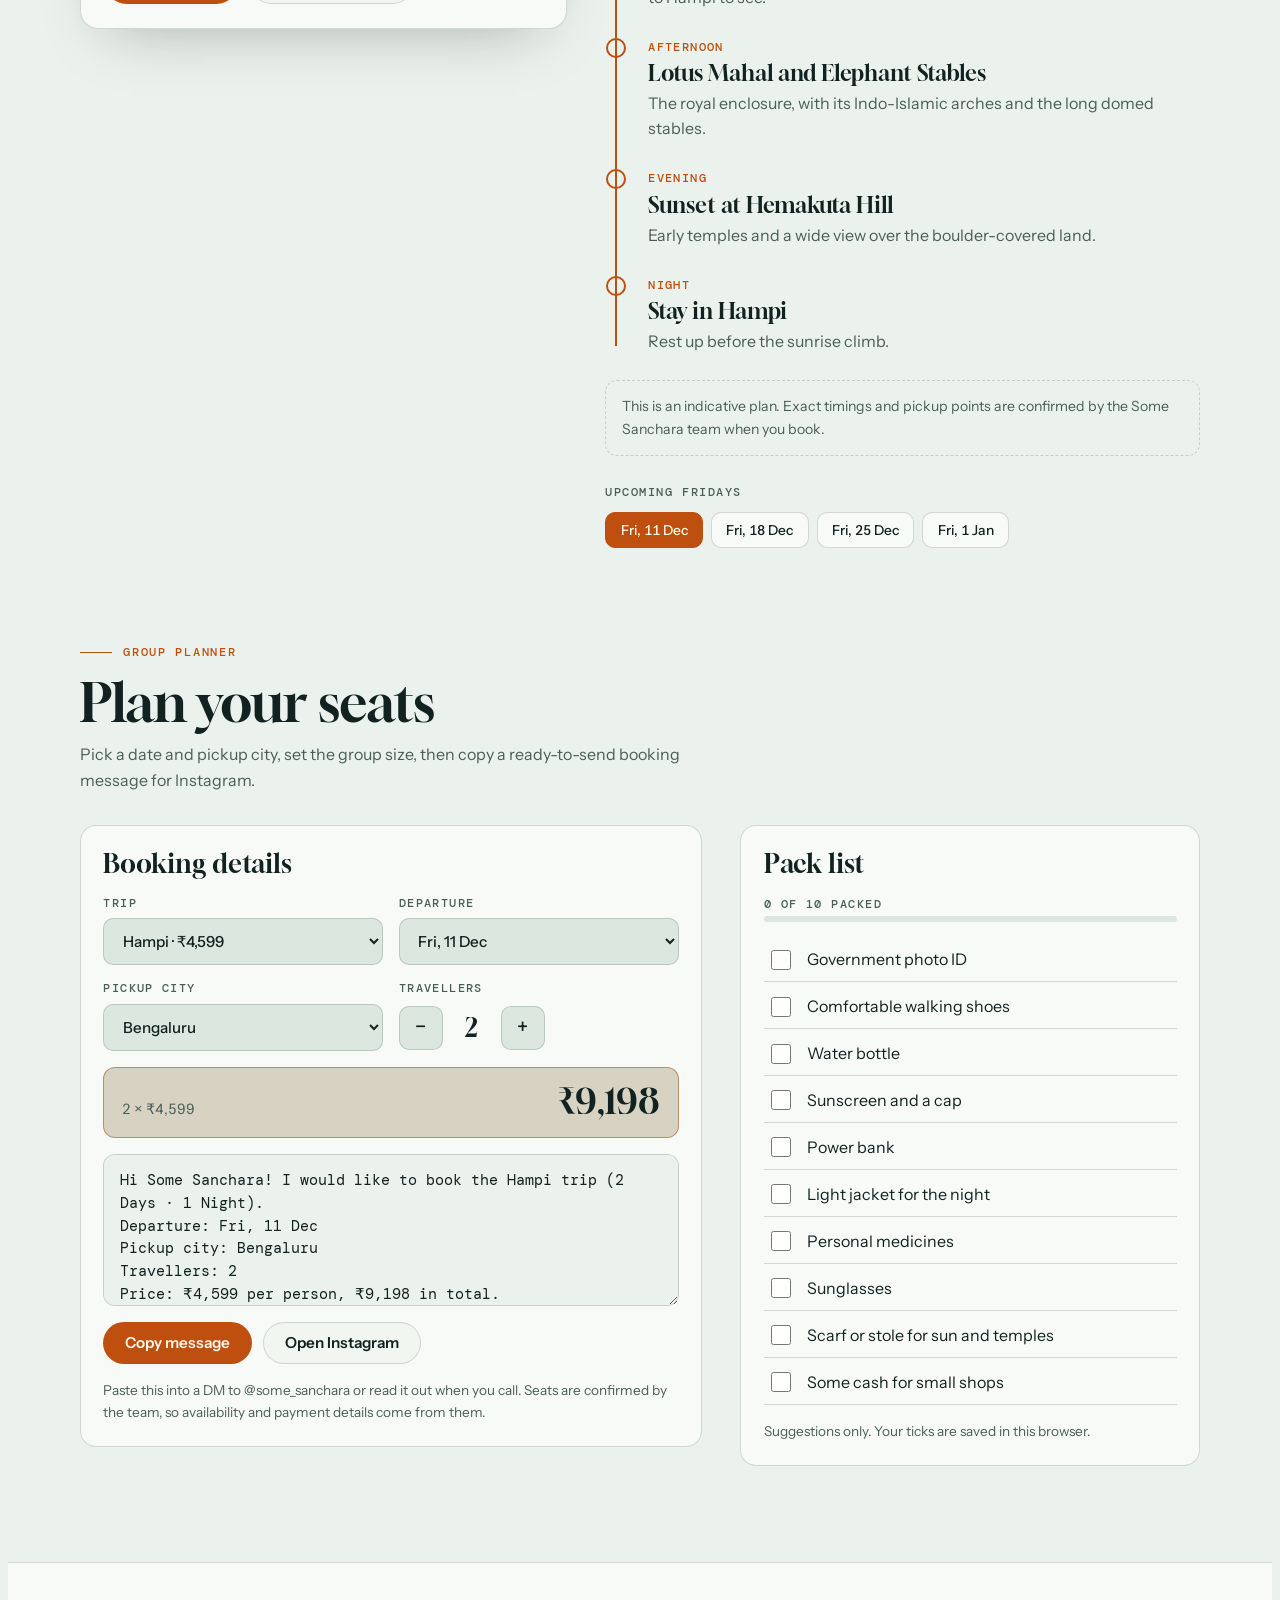
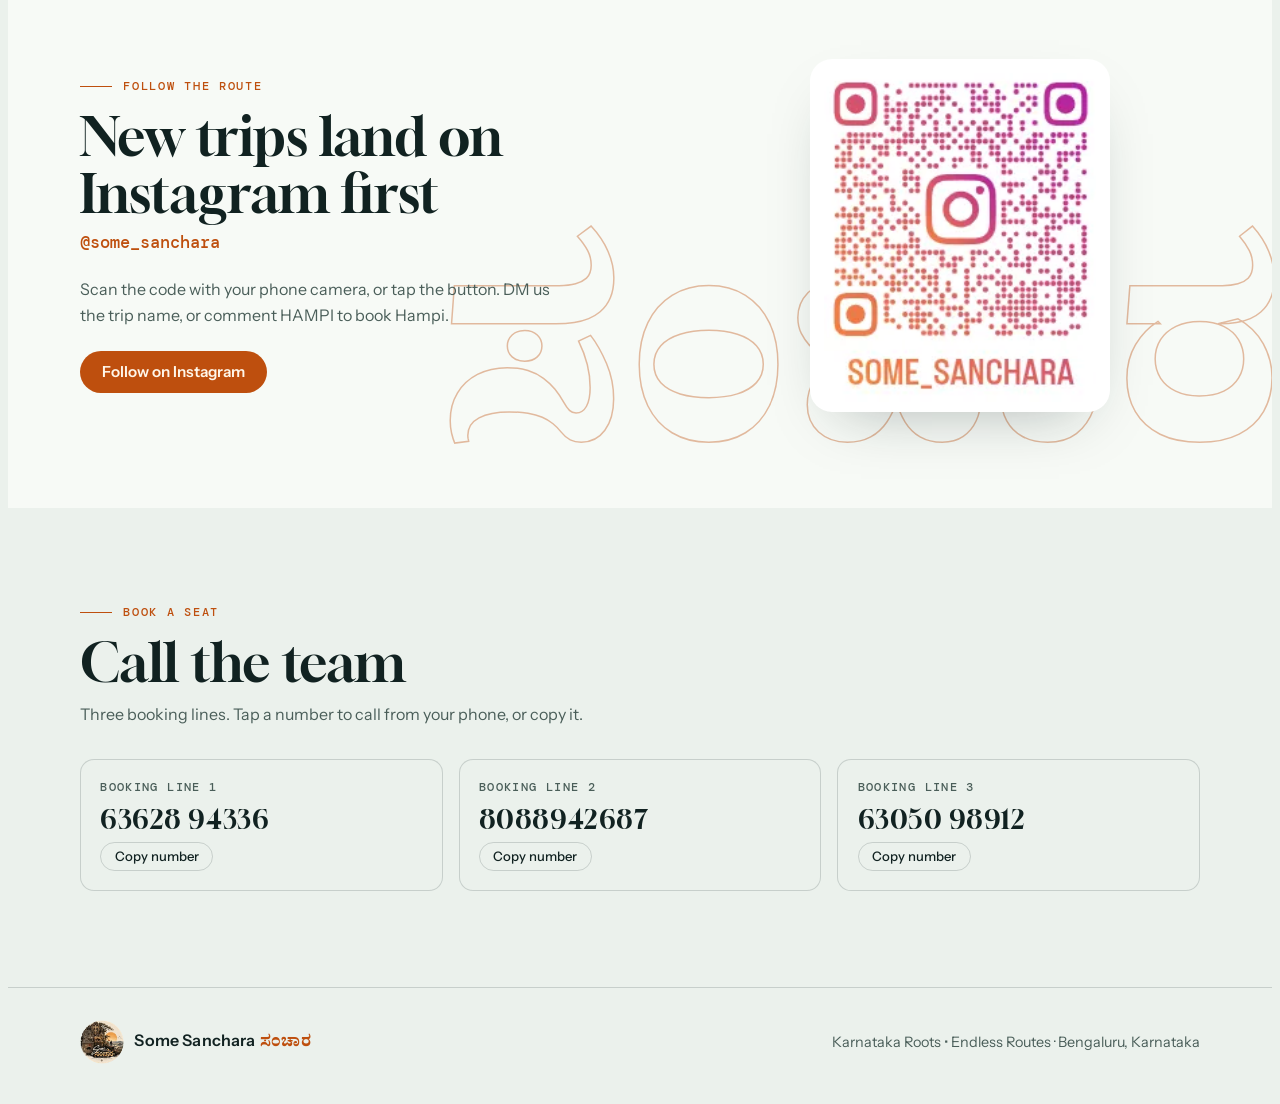
==== commit 041f28e0: "Update website files" ====
--- a/index.html
+++ b/index.html
@@ -53,6 +53,7 @@
         <defs><path id="circ" d="M150,150 m-126,0 a126,126 0 1,1 252,0 a126,126 0 1,1 -252,0"/></defs>
         <text><textPath href="#circ" textLength="790" lengthAdjust="spacing">Karnataka roots • Endless routes • Trips • Treks • Adventures •</textPath></text>
       </svg>
+      <span class="sun-disc" aria-hidden="true"></span>
       <span class="logo-art" role="img" aria-label="Some Sanchara logo: Karnataka landscape, temple, traveler and setting sun">
         <img class="logo-main" src="assets/logo.png" alt="" aria-hidden="true" width="150" height="150">
       </span>
@@ -160,7 +161,7 @@
     </div>
     <div class="calls rv">
       <div class="call"><span class="lbl">Booking line 1</span><a class="num" href="tel:+916362894336">63628 94336</a><button class="copy" type="button" data-copy="6362894336">Copy number</button></div>
-      <div class="call"><span class="lbl">Booking line 2</span><a class="num" href="tel:+916925463814">69254 63814</a><button class="copy" type="button" data-copy="6925463814">Copy number</button></div>
+      <div class="call"><span class="lbl">Booking line 2</span><a class="num" href="tel:+916925463814">8088942687</a><button class="copy" type="button" data-copy="6925463814">Copy number</button></div>
       <div class="call"><span class="lbl">Booking line 3</span><a class="num" href="tel:+916305098912">63050 98912</a><button class="copy" type="button" data-copy="6305098912">Copy number</button></div>
     </div>
   </div>
--- a/styles.css
+++ b/styles.css
@@ -93,32 +93,38 @@
 .hero h1{font:400 clamp(2.7rem,7.4vw,5.7rem)/1.02 var(--f-display);letter-spacing:-.012em;margin-block:1rem 1.1rem}
 .hero h1 em{font-style:normal;color:var(--accent)}
 .hero .lede{max-width:34rem;font-size:clamp(1rem,1.9vw,1.15rem);color:var(--fg);opacity:.9}
-.hero .eyebrow,.hero h1,.hero .lede,.hero .facts,.hero .badge .ring{transition:color .8s ease,fill .8s ease}
-.hero.daylight .eyebrow,.hero.daylight h1,.hero.daylight .lede,.hero.daylight .facts{color:#172728}
-.hero.daylight h1 em{color:#8A3E19}
-.hero.daylight .facts b{color:#172728}
-.hero.daylight .badge .ring{color:#172728}
-.hero.daylight .btn.sec{color:#172728;border-color:rgba(23,39,40,.35);background:rgba(255,255,255,.28)}
+.hero .eyebrow{color:var(--hero-accent,var(--accent))}
+.hero h1,.hero .lede{color:var(--hero-fg,var(--fg))}
+.hero h1 em{color:var(--hero-accent,var(--accent))}
+.hero .facts{color:var(--hero-muted,var(--muted))}
+.hero .facts b{color:var(--hero-fg,var(--fg))}
+.hero .badge .ring{color:var(--hero-fg,var(--fg))}
+.hero .badge .ring text{stroke:var(--hero-stroke,var(--bg))}
+.hero .btn.sec{color:var(--hero-fg,var(--fg));border-color:var(--hero-button-line,var(--line));background:var(--hero-button-bg,color-mix(in srgb,var(--bg) 40%,transparent))}
 .cta-row{display:flex;flex-wrap:wrap;gap:.75rem;margin-top:1.6rem}
 .facts{display:flex;flex-wrap:wrap;gap:.4rem 1.4rem;margin-top:1.6rem;font:500 .74rem/1.4 var(--f-mono);text-transform:uppercase;letter-spacing:.09em;color:var(--muted)}
 .facts b{color:var(--fg);font-weight:500}
 .badge{position:relative;width:min(100%,310px);aspect-ratio:1;justify-self:center}
 .badge .ring{position:absolute;inset:0;width:100%;height:100%;animation:spin 48s linear infinite;color:var(--fg)}
 .badge .ring text{font:500 13.5px var(--f-mono);letter-spacing:.2em;fill:currentColor;text-transform:uppercase;paint-order:stroke;stroke:var(--bg);stroke-width:4px;stroke-linejoin:round}
-.logo-art{position:absolute;inset:19%;width:62%;height:62%;border-radius:50%;box-shadow:0 0 0 1px var(--line),0 24px 60px -16px rgba(0,0,0,.6)}
-.logo-art{overflow:visible;opacity:0;clip-path:circle(0% at 50% 50%)}
-.logo-main{display:block;width:100%;height:100%;border-radius:50%}
-.badge.logo-reveal .logo-art{animation:logo-arrive .72s cubic-bezier(.18,.78,.25,1) both}
+.sun-disc{position:absolute;inset:10%;border-radius:50%;opacity:0;transform:scale(.78);
+  background:radial-gradient(circle,transparent 0 68%,rgba(246,188,130,.12) 71%,#F6BC82 78%,rgba(246,188,130,.24) 88%,transparent 100%);
+  filter:drop-shadow(0 0 16px rgba(246,188,130,.3));pointer-events:none}
+.badge.logo-reveal .sun-disc{animation:sun-disc-arrive .72s cubic-bezier(.2,.8,.25,1) both}
+@keyframes sun-disc-arrive{to{opacity:1;transform:scale(1)}}
+.logo-art{position:absolute;inset:19%;width:62%;height:62%;border-radius:50%;box-shadow:0 0 0 1px var(--line),0 24px 60px -16px rgba(0,0,0,.6);
+  overflow:visible;opacity:0;clip-path:circle(0% at 50% 50%)}
+.logo-main{display:block;width:100%;height:100%;border-radius:50%;filter:saturate(1.08) contrast(1.03)}
+.badge.logo-reveal .logo-art{animation:logo-arrive .82s cubic-bezier(.22,1,.36,1) both}
 @keyframes logo-arrive{
-  0%{opacity:0;clip-path:circle(0% at 50% 50%);transform:scale(.78) rotate(-7deg);filter:blur(10px) brightness(1.4)}
-  68%{opacity:1;clip-path:circle(55% at 50% 50%);transform:scale(1.035) rotate(0);filter:blur(0) brightness(1.08)}
-  100%{opacity:1;clip-path:circle(75% at 50% 50%);transform:scale(1);filter:none}
-}
-@media (prefers-reduced-motion:reduce){.badge.logo-reveal .logo-art{animation:none;opacity:1;clip-path:circle(75% at 50% 50%);transform:none;filter:none}}
+  from{opacity:0;clip-path:circle(0% at 50% 50%);transform:scale(.86)}
+  to{opacity:1;clip-path:circle(75% at 50% 50%);transform:scale(1)}
+}
+@media (prefers-reduced-motion:reduce){.badge.logo-reveal .logo-art,.badge.logo-reveal .sun-disc{animation:none;opacity:1;clip-path:circle(75% at 50% 50%);transform:none;filter:none}}
 @keyframes spin{to{transform:rotate(360deg)}}
 @media (max-width:820px){
   .hero-grid{grid-template-columns:minmax(0,1fr)}
-  .badge{width:min(70%,230px);justify-self:start}
+  .badge{width:min(68vw,240px);justify-self:center;margin-top:.25rem}
 }
 
 /* marquee */
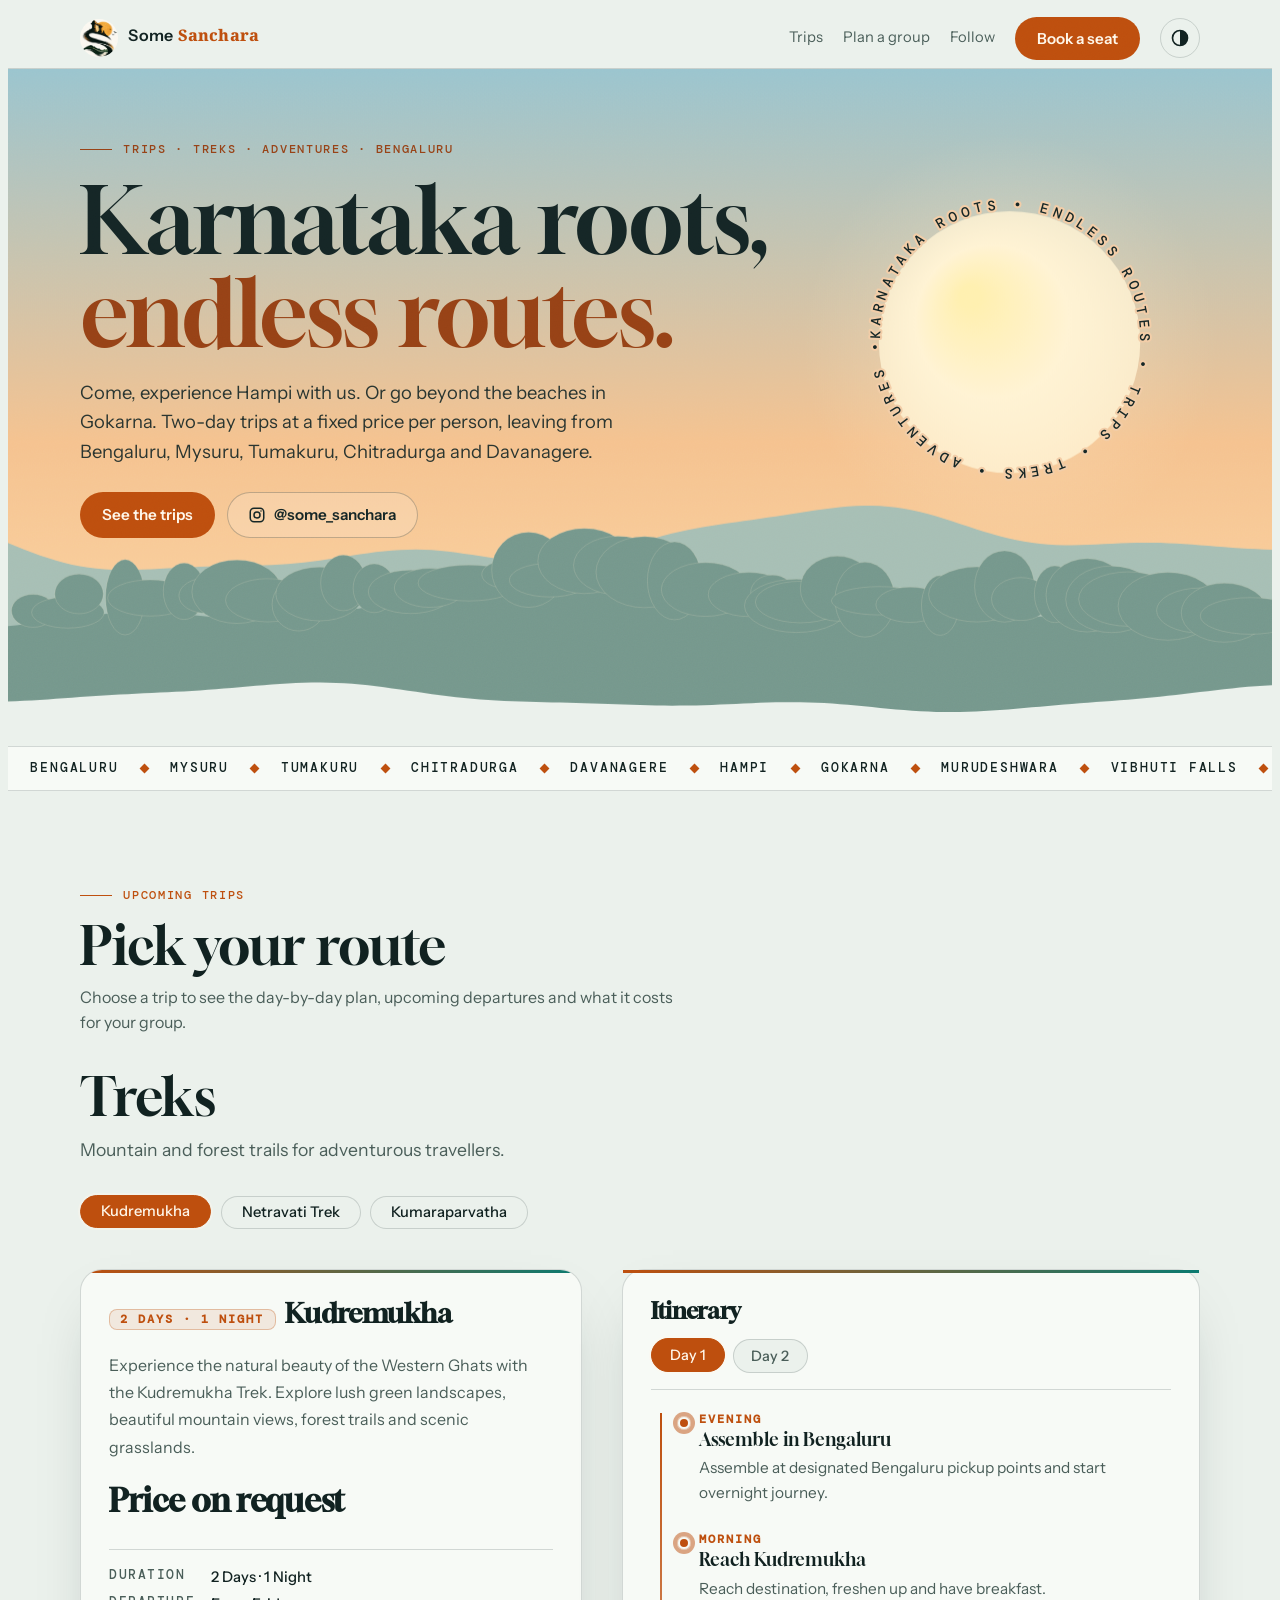
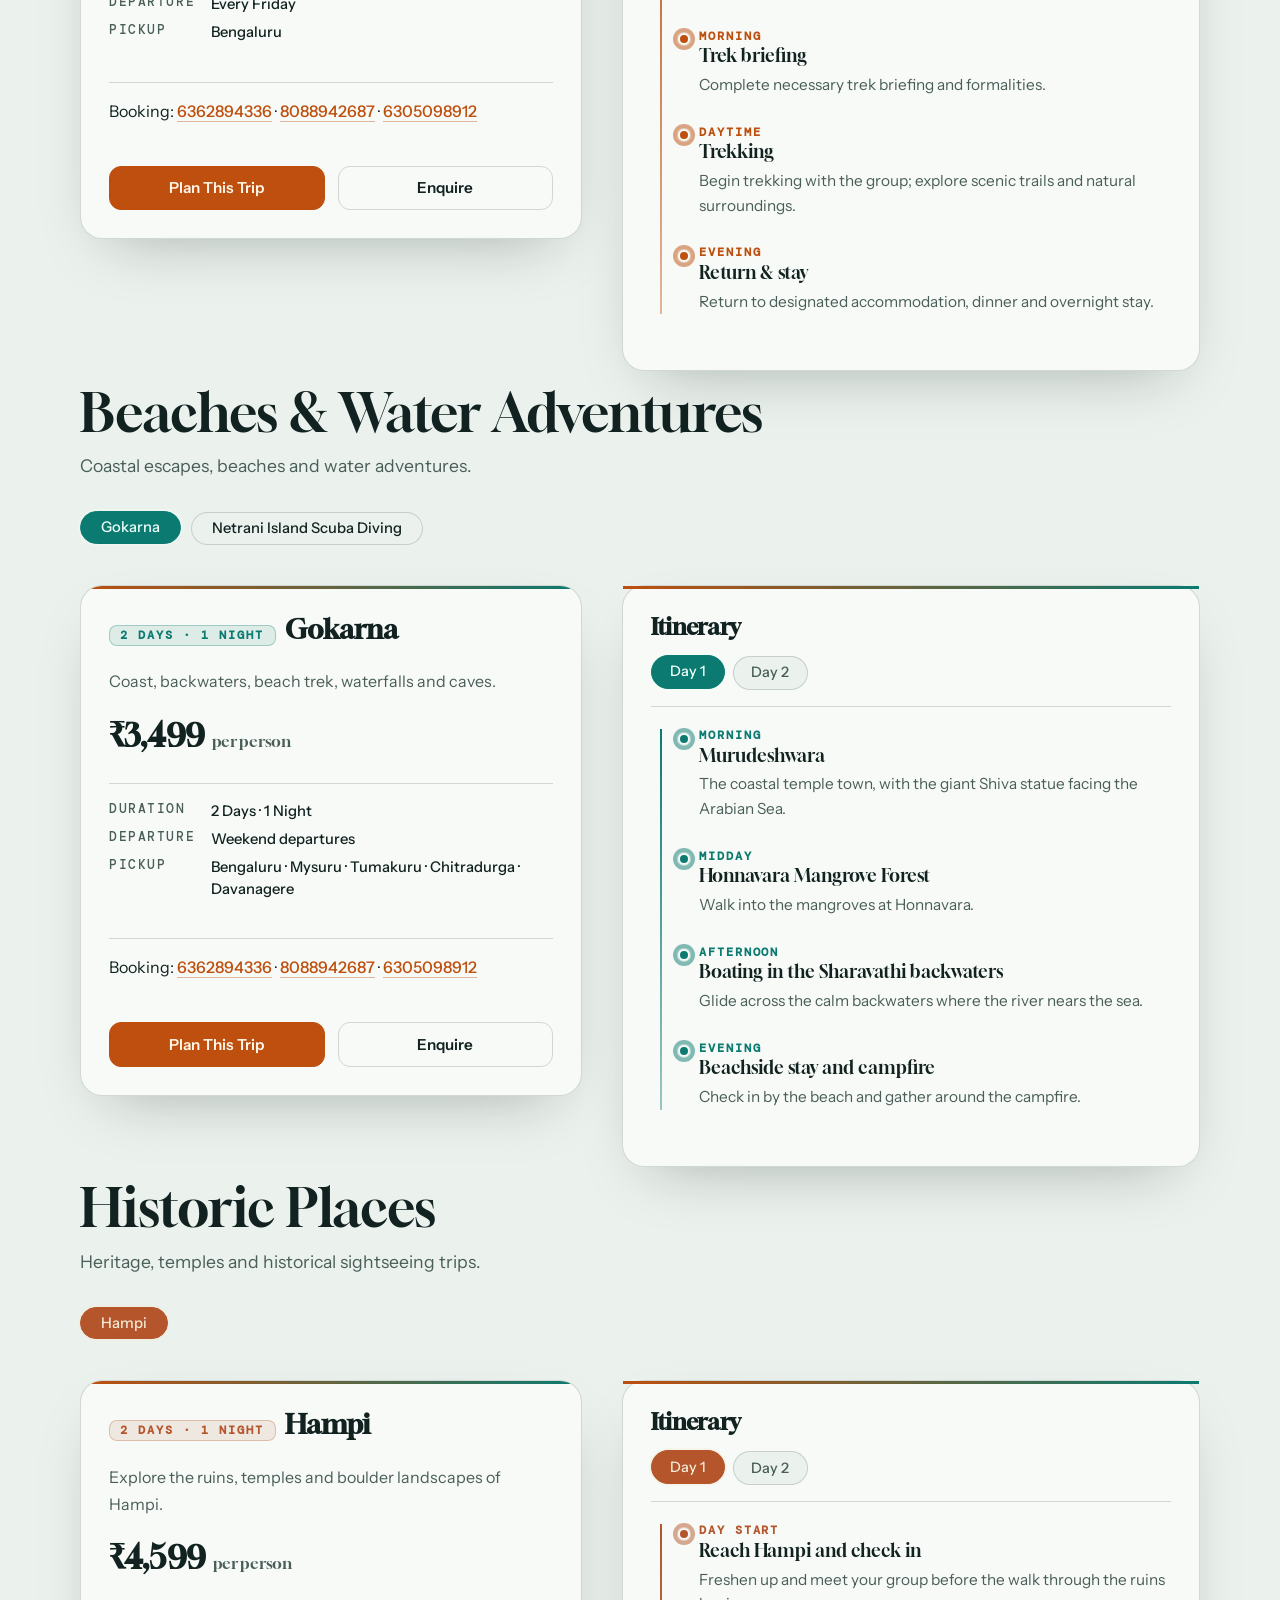
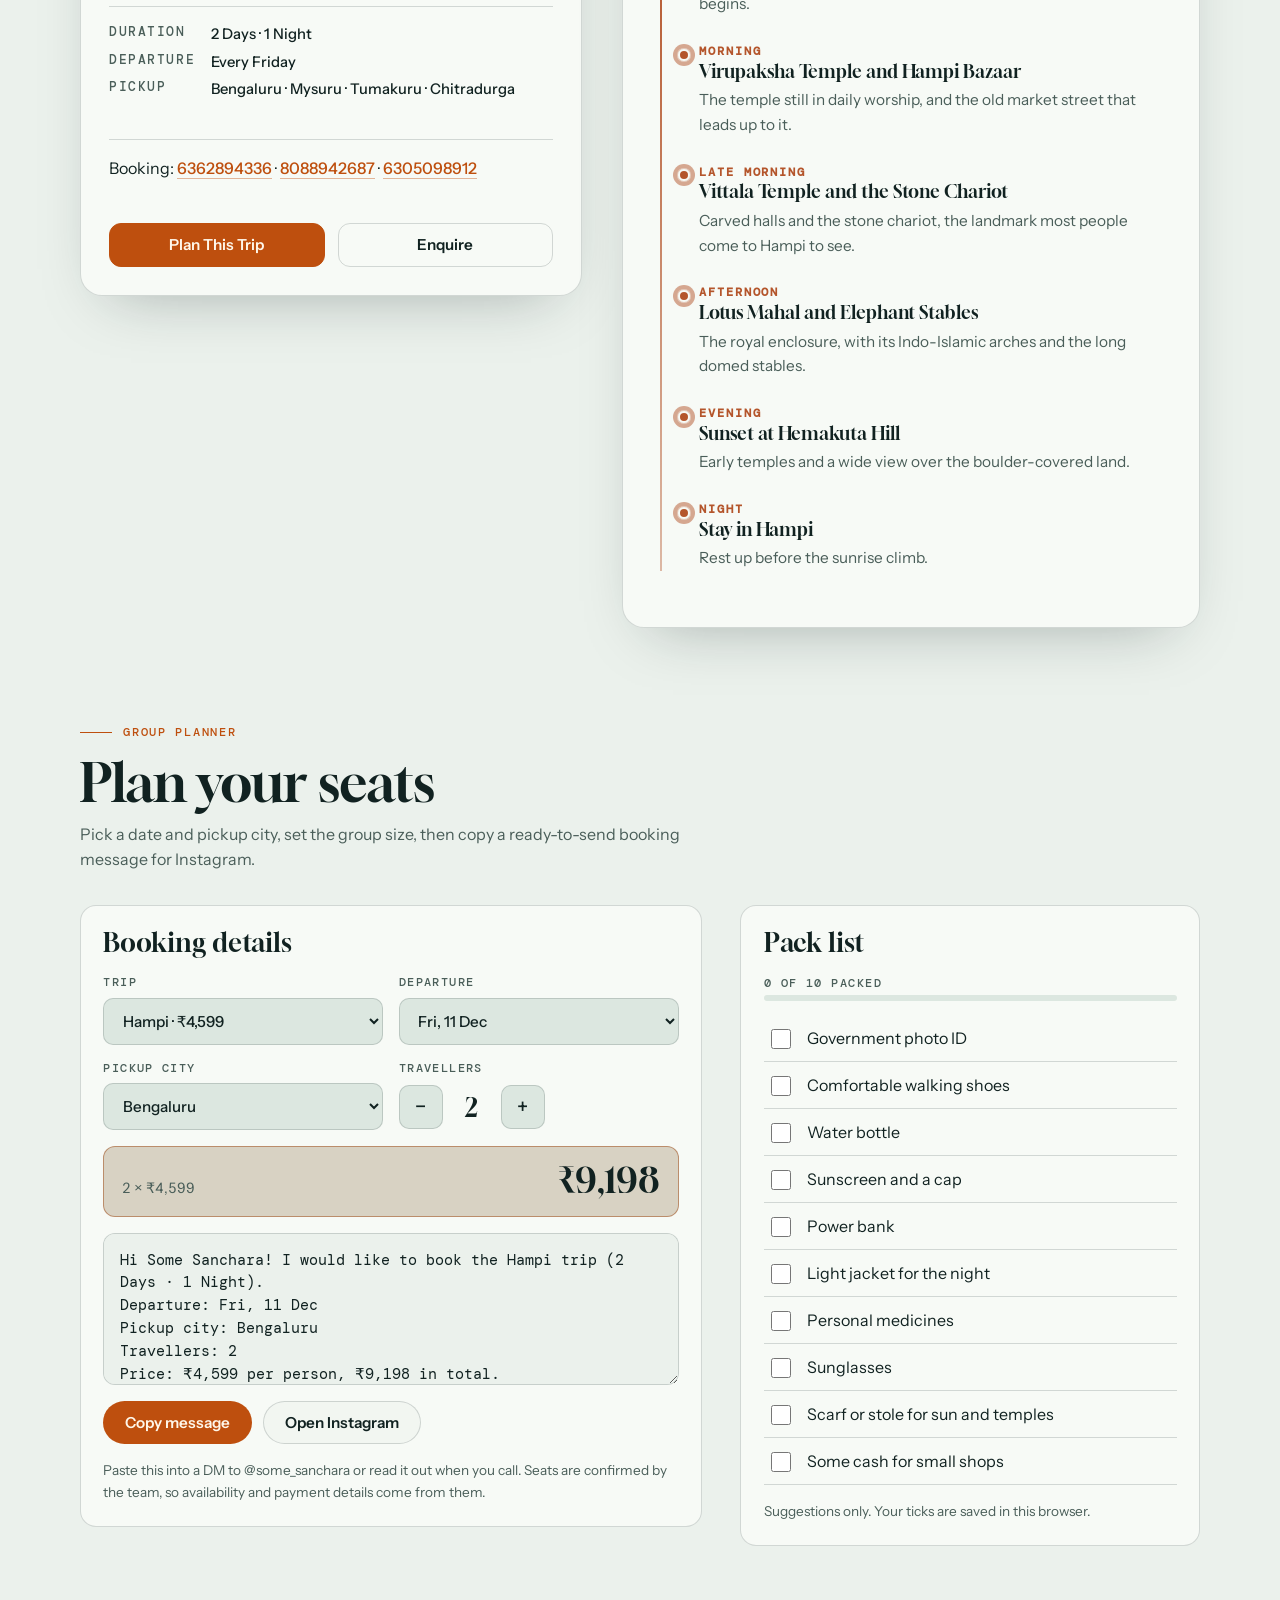
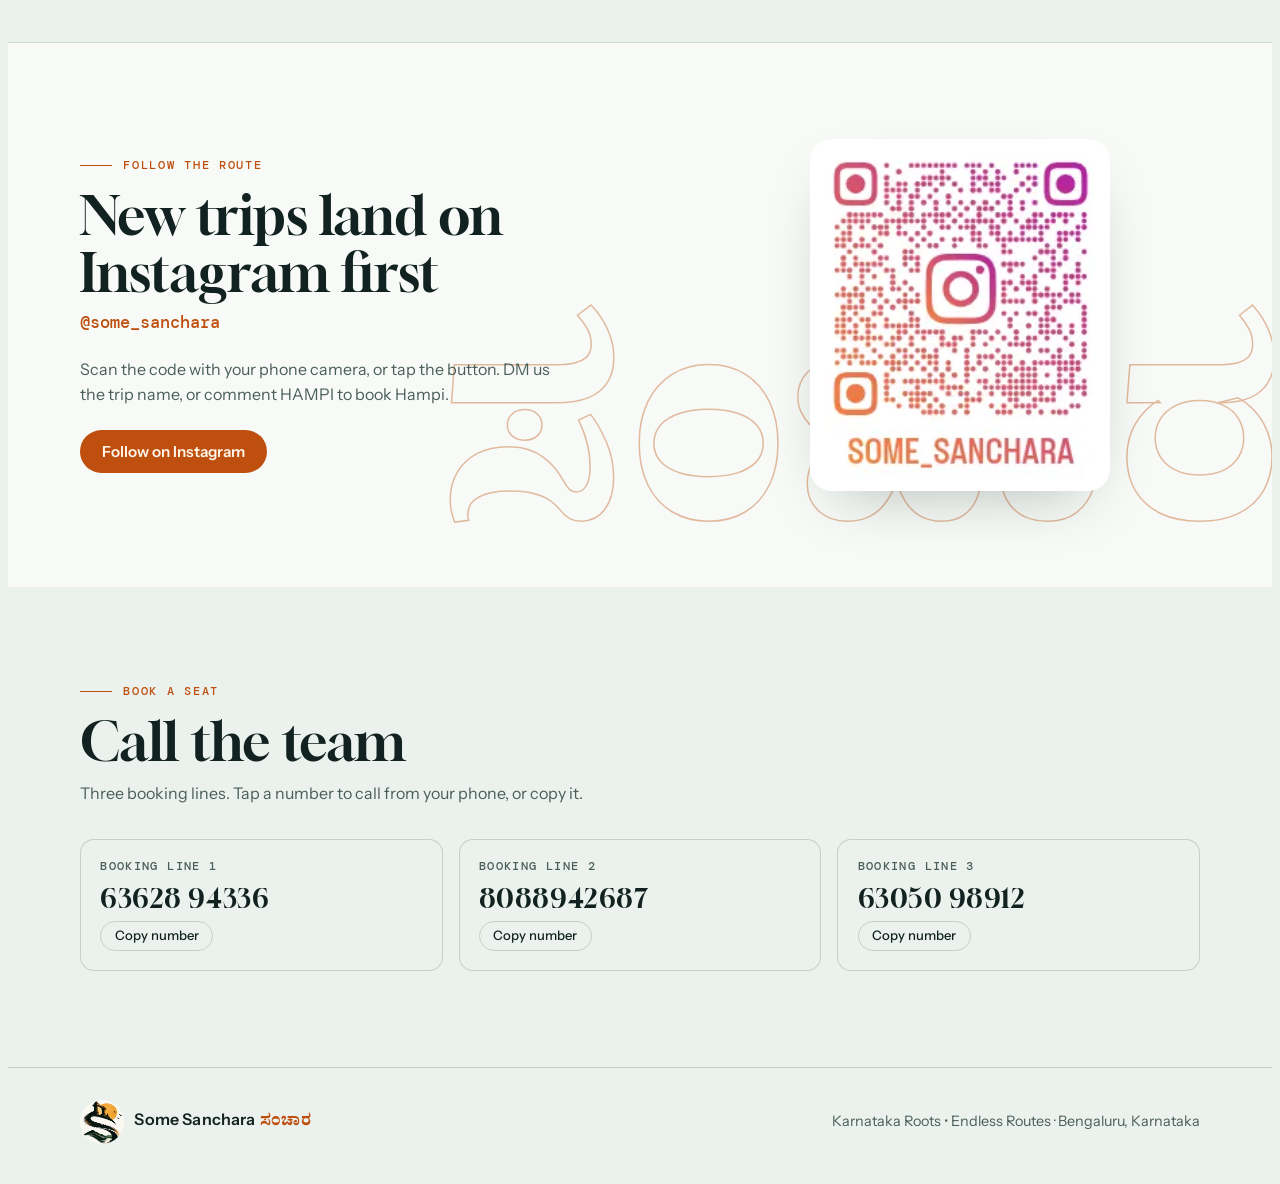
==== commit 2b67b979: "Update Some Sanchara website" ====
--- a/index.html
+++ b/index.html
@@ -73,23 +73,7 @@
       <p class="sub">Choose a trip to see the day-by-day plan, upcoming departures and what it costs for your group.</p>
     </div>
 
-    <div class="seg rv" role="tablist" aria-label="Choose a trip">
-      <button type="button" role="tab" data-pick="hampi" aria-selected="true">Hampi <span class="kn" lang="kn">ಹಂಪಿ</span></button>
-      <button type="button" role="tab" data-pick="gokarna" aria-selected="false">Gokarna <span class="kn" lang="kn">ಗೋಕರ್ಣ</span></button>
-    </div>
-
-    <div class="planner" data-trip="hampi" data-scope>
-      <article class="ticket rv" id="ticket" aria-live="polite"></article>
-      <div class="rv">
-        <div class="days" id="days" role="tablist" aria-label="Choose a day"></div>
-        <div id="tl-wrap"></div>
-        <p class="note" id="note">This is an indicative plan. Exact timings and pickup points are confirmed by the Some Sanchara team when you book.</p>
-        <div class="dep">
-          <h4 id="dep-h">Upcoming departures</h4>
-          <div class="chips" id="chips" role="group" aria-labelledby="dep-h"></div>
-        </div>
-      </div>
-    </div>
+    <div id="trips-analysis"></div>
   </div>
 </section>
 
--- a/styles.css
+++ b/styles.css
@@ -259,3 +259,105 @@
   *,*::before,*::after{animation-duration:.001ms!important;animation-iteration-count:1!important;transition-duration:.001ms!important;scroll-behavior:auto!important}
   .js .rv{opacity:1;transform:none}
 }
+
+/* trip categories */
+.trip-cats{display:grid;gap:2.5rem;margin-bottom:2rem}
+.trip-cat{display:grid;gap:.6rem}
+.trip-cat-title{font:400 1.6rem/1.1 var(--f-display);color:var(--fg)}
+.trip-cat-desc{color:var(--muted);font-size:.95rem}
+.trip-grid{display:grid;grid-template-columns:repeat(auto-fit,minmax(260px,1fr));gap:1rem;margin-top:.6rem}
+.trip-card{display:grid;gap:.6rem;border:1px solid var(--line);border-radius:16px;overflow:hidden;background:var(--surface);box-shadow:var(--shadow)}
+.trip-card img{width:100%;height:180px;object-fit:cover;background:var(--surface2)}
+.trip-card-body{display:grid;gap:.6rem;padding:1rem}
+.trip-card-body h4{font:400 1.2rem/1.1 var(--f-display)}
+.trip-card-desc{color:var(--muted);font-size:.9rem}
+.trip-card-meta{display:grid;grid-template-columns:auto 1fr;gap:.25rem .8rem;font-size:.85rem}
+.trip-card-meta dt{color:var(--muted)}
+.trip-card-meta dd{font-weight:500}
+.trip-card-actions{display:flex;gap:.6rem;align-items:center;margin-top:.4rem}
+
+/* full detail */
+.trip-detail-card{border:1px solid var(--line);border-radius:16px;padding:1.4rem;background:var(--surface);margin-top:1.5rem}
+.trip-detail-card .tfd-head h3{font:400 1.6rem/1.1 var(--f-display);margin-bottom:.3rem}
+.trip-detail-card .tfd-head .tag{color:var(--muted)}
+.tfd-grid{display:grid;grid-template-columns:repeat(auto-fit,minmax(220px,1fr));gap:1.2rem;margin-top:1rem}
+.tfd-grid h4{font:500 .85rem/1.4 var(--f-mono);text-transform:uppercase;letter-spacing:.12em;color:var(--muted);margin-bottom:.4rem}
+.tfd-list{list-style:disc;padding-left:1.2rem;display:grid;gap:.3rem;font-size:.9rem}
+.tfd-note{margin-top:1rem;padding:.8rem;border:1px solid var(--line);border-radius:10px;background:var(--bg);font-size:.9rem}
+.tfd-contacts{margin-top:1rem;font-size:.9rem;display:flex;flex-wrap:wrap;gap:.5rem;align-items:center}
+.tfd-contacts a{color:var(--accent);text-decoration:underline}
+
+/* Trip category accent colors per category (used by pills, timeline, borders) */
+[data-trip-cat="trek"]{--tc:var(--accent);--tc-ink:var(--accent-ink)}
+[data-trip-cat="beach"]{--tc:var(--sea);--tc-ink:var(--sea-ink)}
+[data-trip-cat="historic"]{--tc:#B4552B;--tc-ink:#F2EAD7}
+
+/* Trips Analysis - Reference Screenshot Layout */
+.trip-sec-title{font:700 2.8rem/1.05 var(--f-display);color:var(--fg);margin-bottom:.35rem;letter-spacing:.003em}
+.trip-sec-desc{color:var(--muted);font-size:1.1rem;max-width:52rem;margin-bottom:2rem;line-height:1.6}
+.pill-row{display:flex;gap:.6rem;flex-wrap:wrap;margin-bottom:2.5rem}
+.pill{display:inline-flex;align-items:center;gap:.5rem;padding:.5rem 1.25rem;border:1px solid var(--line);border-radius:999px;background:var(--bg);color:var(--fg);font:500 .92rem/1 var(--f-body);cursor:pointer;transition:all .3s cubic-bezier(.3,.7,.2,1);position:relative;overflow:hidden}
+.pill::before{content:'';position:absolute;inset:0;background:linear-gradient(135deg,transparent,rgba(255,255,255,.03),transparent);opacity:0;transition:opacity .3s}
+.pill:hover::before{opacity:1}
+.pill:hover{border-color:var(--accent);color:var(--accent);background:color-mix(in srgb,var(--accent) 8%,var(--bg));transform:translateY(-1px)}
+.pill.active{border-color:var(--tc);color:var(--tc-ink);background:var(--tc);box-shadow:0 0 0 2px color-mix(in srgb,var(--tc-ink) 35%,transparent);transform:translateY(-1px)}
+.pill.active::before{display:none}
+.trip-two-col{display:grid;grid-template-columns:1fr 1.15fr;gap:2.5rem;align-items:start}
+@media (max-width:900px){.trip-two-col{grid-template-columns:1fr}}
+
+.trip-card-left{display:grid;gap:1.4rem;border:1px solid var(--line);border-radius:22px;background:var(--surface);padding:1.75rem;box-shadow:var(--shadow);position:relative;overflow:hidden;min-width:0}
+.trip-card-left::before{content:'';position:absolute;top:0;left:0;right:0;height:3px;background:linear-gradient(90deg,var(--accent),var(--sea));z-index:2}
+.trip-card-head{display:flex;align-items:baseline;gap:.6rem}
+.trip-dur{font:600 .78rem/1 var(--f-mono);text-transform:uppercase;letter-spacing:.16em;color:var(--tc);padding:.2rem .65rem;border:1px solid color-mix(in srgb,var(--tc) 30%,transparent);border-radius:8px;background:color-mix(in srgb,var(--tc) 10%,transparent)}
+.trip-card-left h3{font:600 1.7rem/1.1 var(--f-display);color:var(--fg);margin:0}
+.trip-desc{color:var(--muted);font-size:1rem;line-height:1.7}
+
+.trip-price{font:700 2rem/1.1 var(--f-display);color:var(--fg);font-variant-numeric:tabular-nums;letter-spacing:-.01em}
+.trip-price span{font-size:1rem;font-weight:500;color:var(--muted);font-variant-numeric:normal}
+
+.trip-meta{display:grid;grid-template-columns:auto 1fr;gap:.35rem 1rem;font-size:.92rem;border-top:1px solid var(--line);padding-top:1rem;margin-top:.5rem}
+.trip-meta dt{color:var(--muted);font:500 .82rem/1.4 var(--f-mono);text-transform:uppercase;letter-spacing:.12em}
+.trip-meta dd{color:var(--fg);font-weight:500;line-height:1.5}
+
+.trip-book{margin-top:1rem;padding-top:1rem;border-top:1px solid var(--line)}
+.trip-book .lbl{font:500 .76rem/1.4 var(--f-mono);text-transform:uppercase;letter-spacing:.12em;color:var(--muted);margin-bottom:.4rem;display:block}
+.trip-book a{color:var(--accent);text-decoration:none;border-bottom:1px solid color-mix(in srgb,var(--accent) 40%,transparent);font-weight:500}
+.trip-book a:hover{border-bottom-color:var(--accent);color:var(--accent)}
+
+.trip-actions{display:grid;grid-template-columns:1fr 1fr;gap:.8rem;margin-top:1.2rem}
+.trip-actions .btn{display:flex;align-items:center;justify-content:center;gap:.5rem;padding:.85rem 1rem;border-radius:12px;font:600 .95rem/1 var(--f-body);cursor:pointer;transition:all .25s ease;text-align:center}
+.trip-actions .btn.trip{border:1px solid var(--accent);background:var(--accent);color:var(--accent-ink)}
+.trip-actions .btn.trip:hover{background:#E8942C;transform:translateY(-1px);box-shadow:0 12px 28px -6px color-mix(in srgb,var(--accent) 45%,transparent)}
+.trip-actions .btn.sec{border:1px solid var(--line);background:transparent;color:var(--fg)}
+.trip-actions .btn.sec:hover{border-color:var(--accent);color:var(--accent);background:color-mix(in srgb,var(--accent) 8%,var(--bg))}
+
+/* Itinerary Timeline */
+.trip-itin{border:1px solid var(--line);border-radius:22px;background:var(--surface);padding:1.75rem;box-shadow:var(--shadow);min-width:0;position:relative}
+.trip-itin::before{content:'';position:absolute;top:0;left:0;right:0;height:3px;background:linear-gradient(90deg,var(--accent),var(--sea));z-index:2}
+.trip-itin h4.trip-itin-title{font:600 1.45rem/1.1 var(--f-display);color:var(--fg);margin-bottom:1rem}
+
+.daytabs{display:flex;gap:.5rem;flex-wrap:wrap;list-style:none;padding:0;margin:0 0 1.4rem 0;border-bottom:1px solid var(--line);padding-bottom:1rem}
+.daytab{padding:.55rem 1.1rem;border:1px solid var(--line);border-radius:999px;background:var(--bg);color:var(--muted);font:500 .9rem/1 var(--f-body);cursor:pointer;transition:all .3s cubic-bezier(.3,.7,.2,1)}
+.daytab:hover{border-color:var(--accent);color:var(--fg);background:color-mix(in srgb,var(--accent) 6%,var(--bg));transform:translateY(-1px)}
+.daytab.active{border-color:var(--tc);color:var(--tc-ink);background:var(--tc);box-shadow:0 0 0 2px color-mix(in srgb,var(--tc-ink) 35%,transparent);transform:translateY(-1px)}
+
+.timeline{position:relative;padding-left:1.6rem;margin:0;list-style:none}
+.timeline::before{content:'';position:absolute;left:.55rem;top:0;bottom:0;width:2px;background:linear-gradient(180deg,var(--tc),color-mix(in srgb,var(--tc) 40%,transparent))}
+.timeline li{position:relative;margin-bottom:1.75rem;break-inside:avoid;opacity:1;animation:tripFade .5s ease both}
+@keyframes tripFade{from{opacity:0;transform:translateX(8px)}to{opacity:1;transform:translateX(0)}}
+.t-marker{position:absolute;left:0;top:.18rem;width:14px;height:14px;border-radius:50%;background:var(--tc);border:3px solid var(--surface);box-shadow:0 0 0 4px color-mix(in srgb,var(--tc) 50%,transparent);z-index:3}
+.t-marker::after{content:'';position:absolute;inset:-3px;border-radius:50%;border:1px solid color-mix(in srgb,var(--tc) 50%,transparent);opacity:.6}
+.t-body{padding-left:1.4rem}
+.t-time{font:600 .78rem/1 var(--f-mono);text-transform:uppercase;letter-spacing:.15em;color:var(--tc);display:block;margin-bottom:.15rem}
+.t-body h4{font:500 1.15rem/1.25 var(--f-display);color:var(--fg);margin-bottom:.35rem}
+.t-body p{color:var(--muted);font-size:.96rem;line-height:1.6;margin:0}
+
+/* Hide legacy planner UI pieces that are no longer used in Trips Analysis */
+#ticket,#days,#tl-wrap,#note,#dep-h,#chips,.ticket{display:none!important}
+
+@media (max-width:768px){
+  .trip-sec-title{font-size:2rem}
+  .trip-price{font-size:1.6rem}
+  .trip-card-left,.trip-itin{padding:1.25rem}
+  .trip-actions{grid-template-columns:1fr}
+}
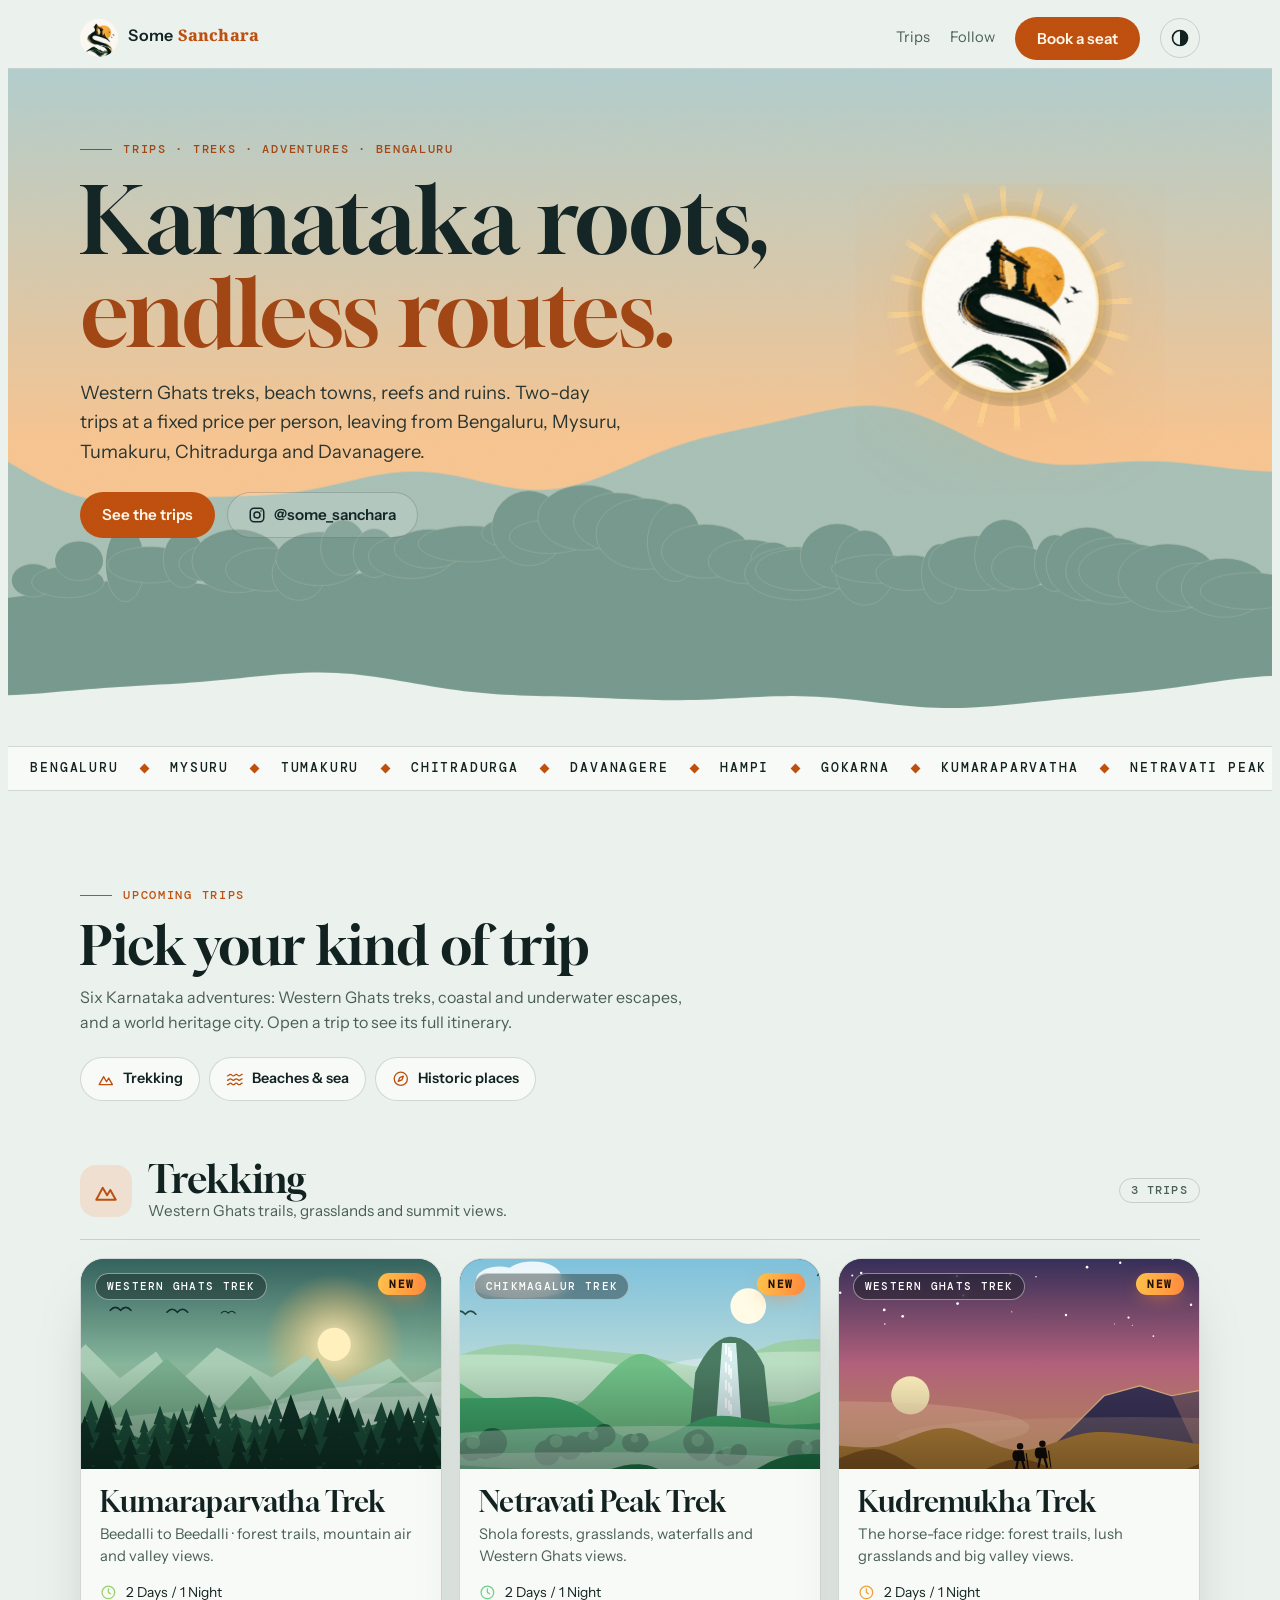
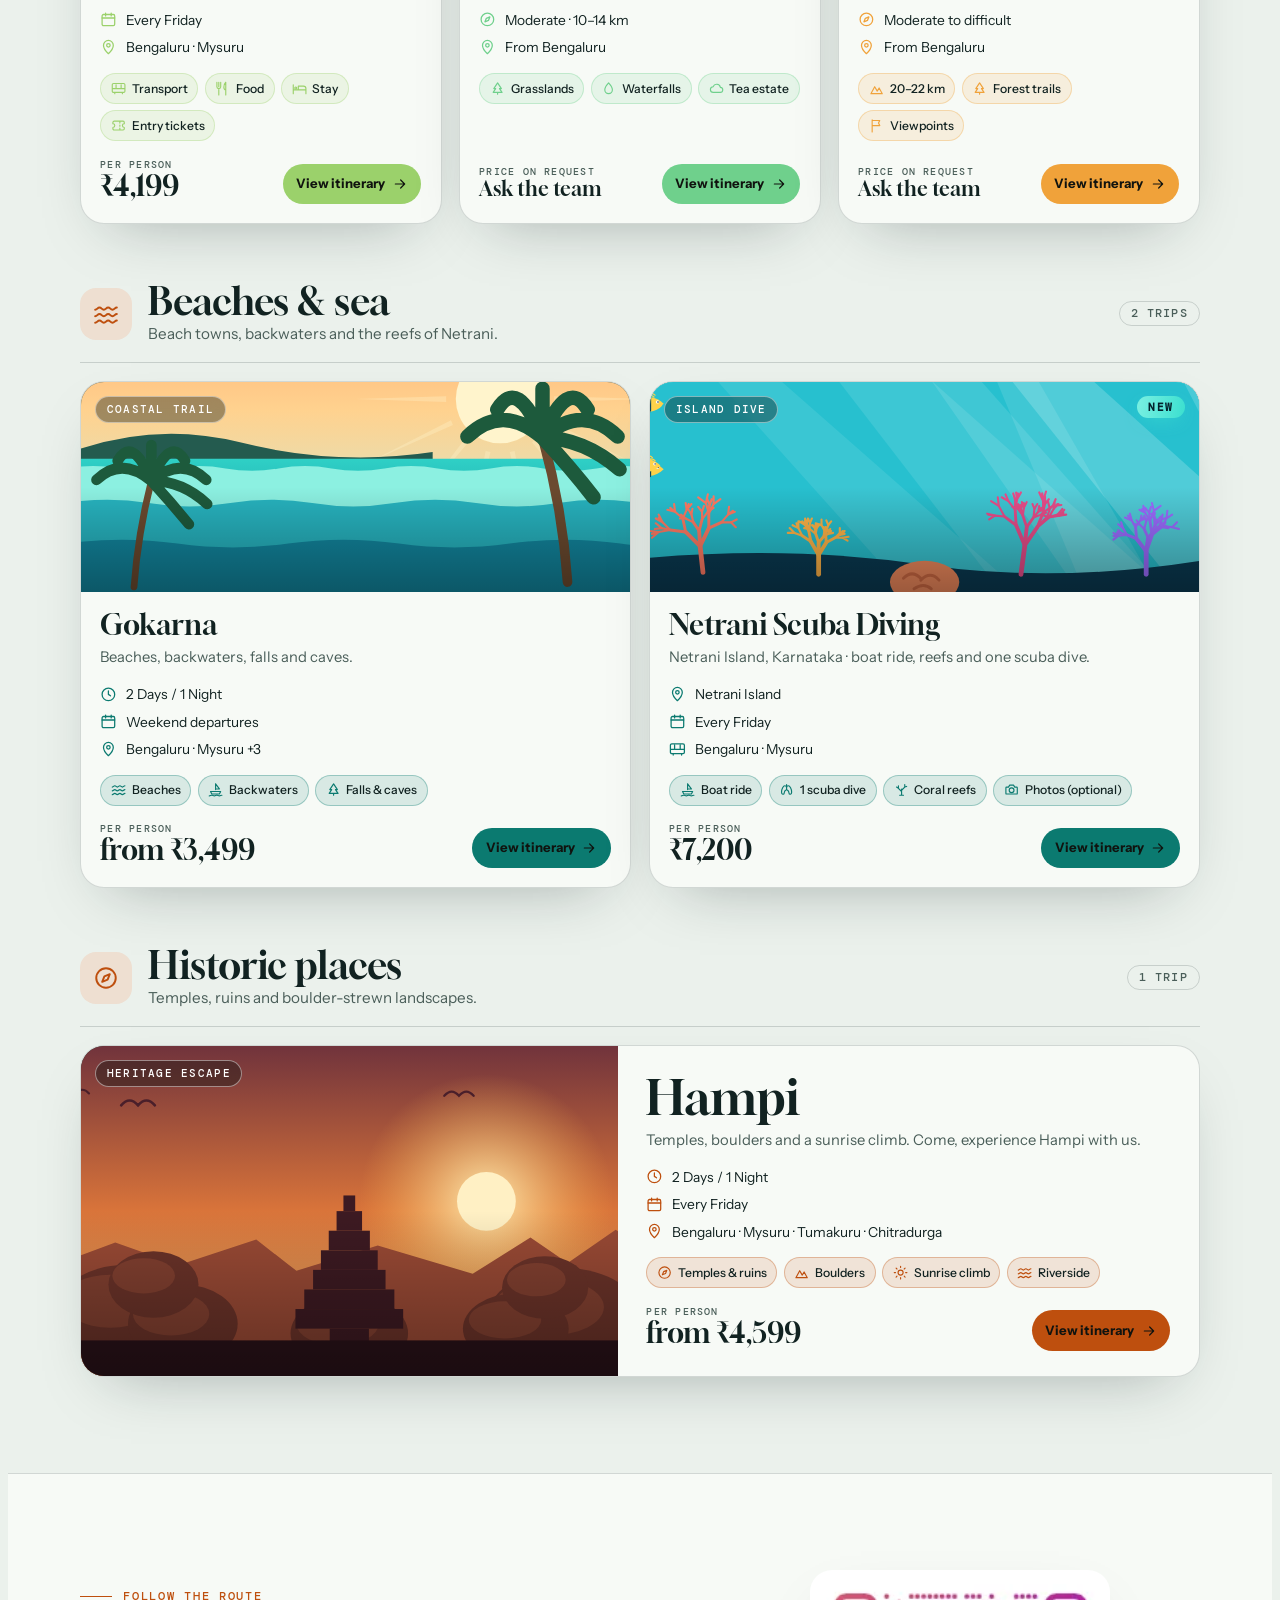
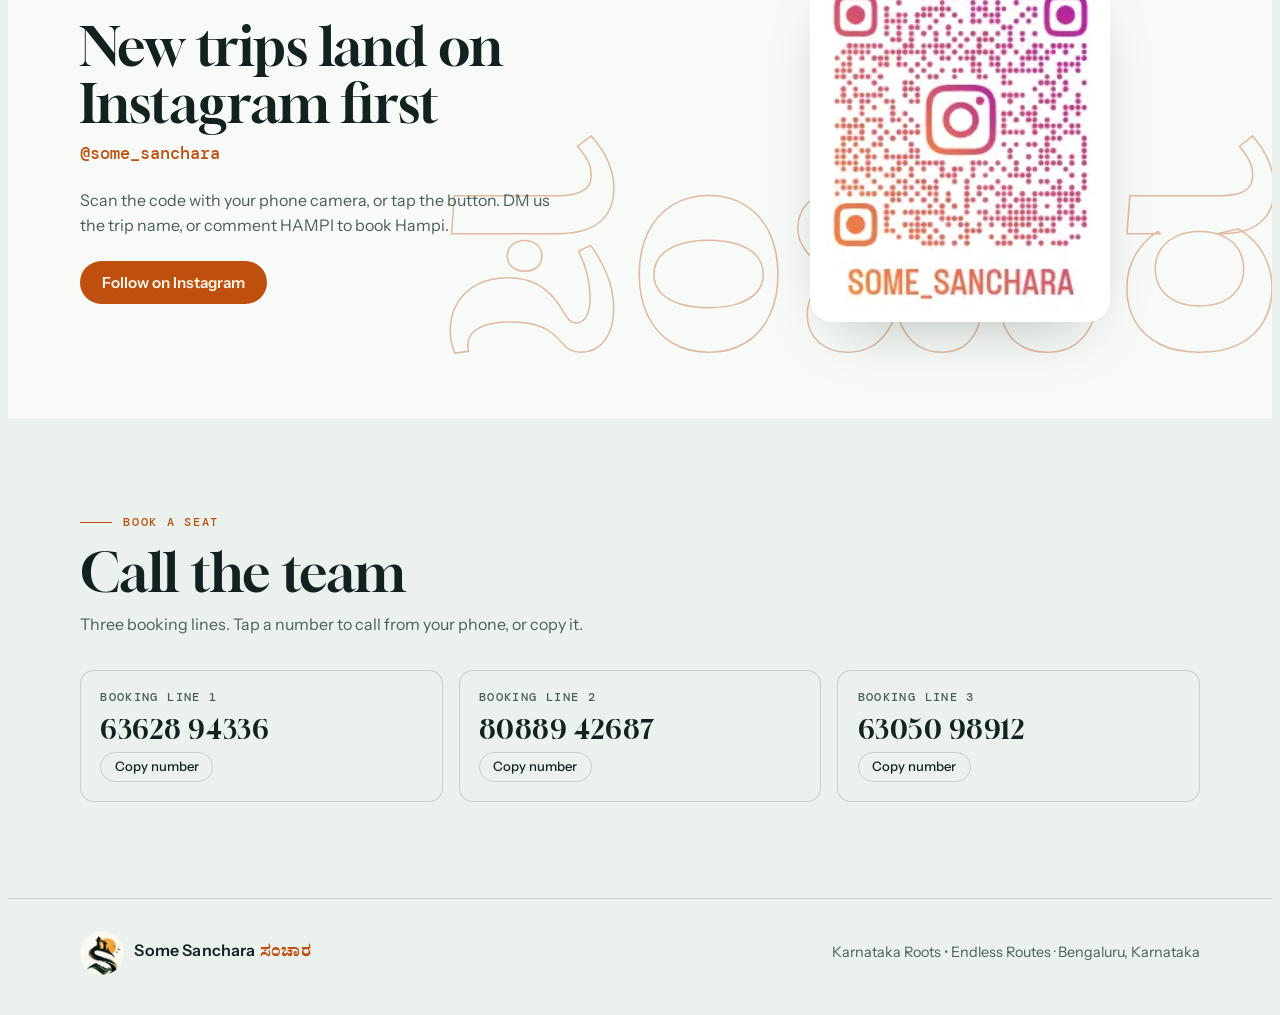
==== commit 161fde63: "Update project files" ====
--- a/index.html
+++ b/index.html
@@ -4,12 +4,14 @@
   <meta charset="utf-8">
   <meta name="viewport" content="width=device-width, initial-scale=1">
   <meta name="theme-color" content="#0C1718">
-  <meta name="description" content="Plan memorable group trips across Karnataka with Some Sanchara.">
-  <title>Some Sanchara</title>
+  <meta name="description" content="Group trips from Bengaluru and Mysuru: Hampi, Gokarna, Kumaraparvatha Trek and Netrani scuba diving. Fixed price per person with Some Sanchara.">
+  <title>Some Sanchara | Group trips, treks and scuba diving in Karnataka</title>
   <link rel="preconnect" href="https://fonts.googleapis.com">
   <link rel="preconnect" href="https://fonts.gstatic.com" crossorigin>
   <link rel="stylesheet" href="https://fonts.googleapis.com/css2?family=Gloock&family=Instrument+Sans:wght@400;500;600;700&family=DM+Mono:wght@400;500&family=Noto+Serif+Kannada:wght@600;800&display=swap">
   <link rel="stylesheet" href="styles.css">
+<link rel="stylesheet" href="scenes.css">
+  <link rel="icon" type="image/png" href="assets/logo.png">
   <script src="script.js" defer></script>
 </head>
 <body>
@@ -21,7 +23,6 @@
     </a>
     <nav class="nav" aria-label="Main">
       <a class="lnk" href="#trips">Trips</a>
-      <a class="lnk" href="#book">Plan a group</a>
       <a class="lnk" href="#follow">Follow</a>
       <a class="btn pri" href="#contact">Book a seat</a>
       <button class="icon-btn" id="theme" type="button" aria-label="Switch between light and dark theme">
@@ -38,7 +39,7 @@
     <div>
       <p class="eyebrow">Trips · Treks · Adventures · Bengaluru</p>
       <h1>Karnataka roots,<br><em>endless routes.</em></h1>
-      <p class="lede">Come, experience Hampi with us. Or go beyond the beaches in Gokarna. Two-day trips at a fixed price per person, leaving from Bengaluru, Mysuru, Tumakuru, Chitradurga and Davanagere.</p>
+      <p class="lede">Western Ghats treks, beach towns, reefs and ruins. Two-day trips at a fixed price per person, leaving from Bengaluru, Mysuru, Tumakuru, Chitradurga and Davanagere.</p>
       <div class="cta-row">
         <a class="btn pri" href="#trips">See the trips</a>
         <a class="btn sec" href="https://www.instagram.com/some_sanchara/" target="_blank" rel="noopener">
@@ -46,17 +47,9 @@
           @some_sanchara
         </a>
       </div>
-      <!-- <p class="facts"><span><b>2 days · 1 night</b></span><span>₹3,499 to ₹4,599 per person</span><span>Karnataka to the world</span></p> -->
     </div>
-    <div class="badge">
-      <svg class="ring" viewBox="0 0 300 300" aria-hidden="true">
-        <defs><path id="circ" d="M150,150 m-126,0 a126,126 0 1,1 252,0 a126,126 0 1,1 -252,0"/></defs>
-        <text><textPath href="#circ" textLength="790" lengthAdjust="spacing">Karnataka roots • Endless routes • Trips • Treks • Adventures •</textPath></text>
-      </svg>
-      <span class="sun-disc" aria-hidden="true"></span>
-      <span class="logo-art" role="img" aria-label="Some Sanchara logo: Karnataka landscape, temple, traveler and setting sun">
-        <img class="logo-main" src="assets/logo.png" alt="" aria-hidden="true" width="150" height="150">
-      </span>
+    <div class="journey-stage" id="journey-stage" aria-label="Some Sanchara logo revealed beneath a rising sun">
+      <img class="journey-logo" src="assets/logo.png" alt="Some Sanchara emblem" width="150" height="150">
     </div>
   </div>
 </section>
@@ -69,56 +62,25 @@
   <div class="wrap">
     <div class="sec-head rv">
       <p class="eyebrow">Upcoming trips</p>
-      <h2>Pick your route</h2>
-      <p class="sub">Choose a trip to see the day-by-day plan, upcoming departures and what it costs for your group.</p>
+      <h2>Pick your kind of trip</h2>
+      <p class="sub">Six Karnataka adventures: Western Ghats treks, coastal and underwater escapes, and a world heritage city. Open a trip to see its full itinerary.</p>
+      <nav class="cat-nav" aria-label="Trip types"><a href="#trekking"><svg class="ic" viewBox="0 0 24 24" fill="none" stroke="currentColor" stroke-width="1.8" stroke-linecap="round" stroke-linejoin="round" aria-hidden="true"><path d="M3 20 9 9l4 7 3-5 5 9z"/></svg> Trekking</a><a href="#beaches"><svg class="ic" viewBox="0 0 24 24" fill="none" stroke="currentColor" stroke-width="1.8" stroke-linecap="round" stroke-linejoin="round" aria-hidden="true"><path d="M2 8c2 0 2-2 4-2s2 2 4 2 2-2 4-2 2 2 4 2 2-2 4-2M2 14c2 0 2-2 4-2s2 2 4 2 2-2 4-2 2 2 4 2 2-2 4-2M2 20c2 0 2-2 4-2s2 2 4 2 2-2 4-2 2 2 4 2 2-2 4-2"/></svg> Beaches &amp; sea</a><a href="#historic"><svg class="ic" viewBox="0 0 24 24" fill="none" stroke="currentColor" stroke-width="1.8" stroke-linecap="round" stroke-linejoin="round" aria-hidden="true"><circle cx="12" cy="12" r="9"/><path d="m15.5 8.5-2 5-5 2 2-5z"/></svg> Historic places</a></nav>
     </div>
-
-    <div id="trips-analysis"></div>
+<div class="cat" id="trekking"><div class="cat-head rv"><span class="cat-ic"><svg class="ic" viewBox="0 0 24 24" fill="none" stroke="currentColor" stroke-width="1.8" stroke-linecap="round" stroke-linejoin="round" aria-hidden="true"><path d="M3 20 9 9l4 7 3-5 5 9z"/></svg></span><div><h3>Trekking</h3><p>Western Ghats trails, grasslands and summit views.</p></div><span class="cat-count">3 trips</span></div><div class="package-grid g3" aria-label="Trekking">
+<div class="pkg-wrap rv" style="--i:0"><a class="pkg pkg-trek" href="itineraries/kumaraparvatha-trek/index.html"><div class="pkg-art"><svg class="scene-svg" viewBox="0 0 600 360" preserveAspectRatio="xMidYMax slice" aria-hidden="true" focusable="false"><defs><linearGradient id="ck-s" x1="0" y1="0" x2="0" y2="1"><stop offset="0" stop-color="#2c5a58"/><stop offset=".5" stop-color="#86b59c"/><stop offset="1" stop-color="#f6d390"/></linearGradient><radialGradient id="ck-g"><stop offset="0" stop-color="#fff1c4" stop-opacity="0.95"/><stop offset="1" stop-color="#ffb44a" stop-opacity="0"/></radialGradient></defs><rect width="600" height="360" fill="url(#ck-s)"/><circle cx="415" cy="150" r="110" fill="url(#ck-g)" class="glow"/><circle cx="415" cy="150" r="26" fill="#fff0bd"/><g class="bird" style="--dur:42.9s;--del:-8.1s"><g transform="translate(64 96) scale(1.16)"><path class="flap" d="M0 0q7-8 14 0 7-8 14 0" fill="none" stroke="#12302a" stroke-width="2.2" stroke-linecap="round"/></g></g><g class="bird" style="--dur:31.5s;--del:-20.5s"><g transform="translate(153 99) scale(1.16)"><path class="flap" d="M0 0q7-8 14 0 7-8 14 0" fill="none" stroke="#12302a" stroke-width="2.2" stroke-linecap="round"/></g></g><g class="bird" style="--dur:30.0s;--del:-27.0s"><g transform="translate(238 102) scale(0.78)"><path class="flap" d="M0 0q7-8 14 0 7-8 14 0" fill="none" stroke="#12302a" stroke-width="2.2" stroke-linecap="round"/></g></g><path d="M-40 215 L25 150 L79 203 L136 161 L170 211 L231 155 L317 202 L370 167 L425 210 L501 172 L538 210 L619 167 L689 203 L640 2000 L-40 2000 Z" fill="#a8cdb4"/><path d="M-40 255 L2 174 L67 247 L152 172 L235 250 L284 199 L319 243 L389 171 L434 246 L520 200 L583 252 L636 172 L718 241 L640 2000 L-40 2000 Z" fill="#78ad8c"/><g transform="translate(-345 -20) scale(.9)"><g transform="translate(0 0) scale(1.000)"><path d="M420 980 L640 600 L720 650 L800 340 L870 430 L930 390 L1260 980Z" fill="#3b7757"/><path d="M800 340 L870 430 L930 390 L1260 980 L930 980 L880 620 L850 520Z" fill="#6aae84" opacity=".55"/><path d="M640 600 L720 650 L800 340 L760 480 L700 560Z" fill="#26563f" opacity=".6"/><path d="M720 650 L800 340 L870 430 L930 390" stroke="#ffd98a" stroke-width="3" fill="none" opacity=".75" stroke-linejoin="round"/><path d="M800 342 V296" stroke="#2b1a10" stroke-width="3"/><path class="flag" d="M800 298 l34 9 -34 11z" fill="#ff8a3d"/></g></g><ellipse class="mist" cx="298" cy="284" rx="280" ry="32" fill="#fff" opacity="0.19" style="--dur:59s;--del:-9s;--dx:132px"/><ellipse class="mist" cx="586" cy="266" rx="338" ry="35" fill="#fff" opacity="0.20" style="--dur:64s;--del:-35s;--dx:-235px"/><ellipse class="mist" cx="579" cy="252" rx="267" ry="43" fill="#fff" opacity="0.24" style="--dur:52s;--del:-36s;--dx:187px"/><path d="M-40 300 L36 266 L115 299 L145 260 L217 295 L259 262 L324 288 L377 258 L441 285 L516 266 L575 294 L651 265 L640 2000 L-40 2000 Z" fill="#2f6b4e"/><path d="M-40 269 L-47 289 L-44 289 L-51 306 L-45 306 L-56 322 L-24 322 L-35 306 L-29 306 L-36 289 L-33 289 ZM-16 274 L-22 292 L-19 292 L-26 308 L-20 308 L-30 322 L-2 322 L-12 308 L-6 308 L-13 292 L-9 292 ZM13 269 L6 289 L10 289 L2 306 L8 306 L-3 322 L29 322 L18 306 L24 306 L17 289 L20 289 ZM34 237 L23 269 L29 269 L17 296 L27 296 L9 322 L60 322 L42 296 L52 296 L40 269 L46 269 ZM64 247 L54 276 L59 276 L48 300 L57 300 L41 322 L86 322 L70 300 L79 300 L69 276 L74 276 ZM89 250 L79 277 L84 277 L74 300 L82 300 L67 322 L110 322 L95 300 L104 300 L94 277 L99 277 ZM117 267 L110 288 L113 288 L105 306 L112 306 L101 322 L133 322 L122 306 L128 306 L121 288 L124 288 ZM142 246 L132 275 L137 275 L126 299 L135 299 L119 322 L165 322 L149 299 L158 299 L147 275 L152 275 ZM164 256 L155 281 L159 281 L150 302 L158 302 L144 322 L183 322 L170 302 L177 302 L168 281 L173 281 ZM177 249 L167 276 L172 276 L161 300 L170 300 L155 322 L199 322 L183 300 L192 300 L182 276 L187 276 ZM198 245 L187 274 L193 274 L182 299 L191 299 L175 322 L221 322 L205 299 L214 299 L203 274 L208 274 ZM219 228 L206 264 L213 264 L199 294 L210 294 L191 322 L247 322 L227 294 L238 294 L225 264 L231 264 ZM244 244 L234 274 L239 274 L228 299 L237 299 L221 322 L268 322 L251 299 L260 299 L249 274 L255 274 ZM261 257 L252 281 L257 281 L247 302 L255 302 L242 322 L281 322 L267 302 L275 302 L265 281 L270 281 ZM291 260 L283 284 L287 284 L278 304 L285 304 L273 322 L309 322 L297 304 L304 304 L295 284 L299 284 ZM307 259 L298 283 L303 283 L294 303 L301 303 L288 322 L326 322 L313 303 L320 303 L311 283 L316 283 ZM323 234 L311 267 L317 267 L304 295 L315 295 L296 322 L349 322 L331 295 L341 295 L329 267 L335 267 ZM348 267 L340 288 L344 288 L336 306 L343 306 L331 322 L364 322 L353 306 L359 306 L351 288 L355 288 ZM378 254 L368 280 L373 280 L363 302 L372 302 L357 322 L398 322 L384 302 L392 302 L382 280 L387 280 ZM397 230 L384 265 L391 265 L377 295 L388 295 L369 322 L424 322 L405 295 L416 295 L403 265 L409 265 ZM413 265 L405 287 L409 287 L401 305 L408 305 L396 322 L430 322 L418 305 L425 305 L416 287 L420 287 ZM433 232 L421 266 L427 266 L414 295 L425 295 L406 322 L460 322 L441 295 L452 295 L439 266 L445 266 ZM453 249 L443 277 L448 277 L437 300 L446 300 L431 322 L475 322 L459 300 L468 300 L458 277 L463 277 ZM469 266 L461 287 L465 287 L457 305 L464 305 L452 322 L486 322 L474 305 L481 305 L473 287 L476 287 ZM489 240 L477 271 L483 271 L471 297 L481 297 L464 322 L513 322 L496 297 L506 297 L494 271 L500 271 ZM516 236 L505 269 L510 269 L498 296 L508 296 L490 322 L542 322 L524 296 L534 296 L522 269 L528 269 ZM532 255 L523 280 L527 280 L518 302 L526 302 L512 322 L552 322 L538 302 L546 302 L536 280 L541 280 ZM548 239 L537 270 L542 270 L530 297 L540 297 L523 322 L573 322 L555 297 L565 297 L553 270 L559 270 ZM567 226 L554 262 L560 262 L546 293 L558 293 L538 322 L595 322 L575 293 L587 293 L573 262 L580 262 ZM594 231 L582 265 L588 265 L575 295 L586 295 L567 322 L622 322 L603 295 L614 295 L600 265 L607 265 ZM614 227 L601 263 L607 263 L594 293 L605 293 L585 322 L642 322 L622 293 L634 293 L620 263 L626 263 ZM-40 320 H640 V2000 H-40 Z" fill="#1b4d3a"/><path d="M-40 240 L-58 290 L-49 290 L-68 332 L-52 332 L-80 372 L-0 372 L-28 332 L-12 332 L-31 290 L-22 290 ZM-21 236 L-40 288 L-30 288 L-50 331 L-33 331 L-62 372 L20 372 L-9 331 L7 331 L-12 288 L-3 288 ZM4 300 L-5 327 L-0 327 L-11 350 L-2 350 L-17 372 L26 372 L11 350 L20 350 L9 327 L14 327 ZM24 262 L9 304 L17 304 L1 339 L14 339 L-9 372 L57 372 L34 339 L47 339 L31 304 L39 304 ZM57 237 L39 288 L48 288 L29 332 L45 332 L17 372 L98 372 L69 332 L85 332 L66 288 L75 288 ZM95 293 L84 323 L90 323 L78 348 L88 348 L71 372 L119 372 L102 348 L111 348 L100 323 L106 323 ZM134 293 L123 323 L128 323 L117 348 L126 348 L110 372 L157 372 L141 348 L150 348 L139 323 L144 323 ZM171 265 L157 306 L164 306 L149 340 L162 340 L139 372 L203 372 L181 340 L194 340 L178 306 L186 306 ZM203 242 L186 291 L195 291 L176 333 L191 333 L164 372 L242 372 L215 333 L230 333 L212 291 L221 291 ZM226 296 L216 325 L221 325 L210 349 L219 349 L203 372 L249 372 L233 349 L242 349 L231 325 L236 325 ZM265 287 L254 319 L260 319 L248 347 L258 347 L240 372 L291 372 L273 347 L283 347 L271 319 L277 319 ZM290 294 L280 324 L285 324 L274 349 L283 349 L267 372 L314 372 L297 349 L307 349 L295 324 L301 324 ZM318 278 L305 314 L311 314 L298 344 L309 344 L289 372 L346 372 L326 344 L337 344 L324 314 L330 314 ZM347 228 L328 283 L338 283 L317 329 L334 329 L304 372 L390 372 L360 329 L377 329 L357 283 L367 283 ZM377 268 L363 307 L370 307 L355 341 L368 341 L346 372 L408 372 L386 341 L399 341 L384 307 L391 307 ZM413 247 L397 295 L405 295 L387 335 L402 335 L376 372 L451 372 L425 335 L439 335 L422 295 L430 295 ZM436 235 L418 287 L427 287 L408 331 L424 331 L395 372 L477 372 L449 331 L465 331 L445 287 L455 287 ZM473 281 L461 315 L467 315 L454 345 L465 345 L446 372 L501 372 L481 345 L492 345 L479 315 L486 315 ZM504 251 L487 297 L496 297 L478 336 L493 336 L467 372 L540 372 L515 336 L529 336 L512 297 L520 297 ZM531 248 L514 295 L522 295 L505 335 L520 335 L494 372 L568 372 L542 335 L557 335 L539 295 L547 295 ZM563 267 L549 307 L556 307 L541 340 L554 340 L532 372 L595 372 L573 340 L585 340 L570 307 L578 307 ZM600 288 L589 320 L594 320 L582 347 L592 347 L575 372 L625 372 L608 347 L618 347 L606 320 L611 320 ZM635 240 L617 290 L626 290 L607 333 L623 333 L595 372 L674 372 L647 333 L663 333 L644 290 L653 290 ZM-40 370 H640 V2000 H-40 Z" fill="#0f3327"/><circle class="spark" cx="88" cy="214" r="2.9" style="--dur:11.3s;--del:-3.9s;--dx:-13px"/><circle class="spark" cx="326" cy="239" r="2.7" style="--dur:8.0s;--del:-5.1s;--dx:-18px"/><circle class="spark" cx="453" cy="331" r="2.3" style="--dur:14.1s;--del:-1.0s;--dx:14px"/><circle class="spark" cx="150" cy="214" r="2.4" style="--dur:7.7s;--del:-0.4s;--dx:-18px"/><circle class="spark" cx="357" cy="298" r="2.9" style="--dur:9.6s;--del:-9.1s;--dx:38px"/><circle class="spark" cx="573" cy="217" r="2.0" style="--dur:8.6s;--del:-8.3s;--dx:-2px"/><circle class="spark" cx="346" cy="233" r="3.1" style="--dur:7.8s;--del:-13.9s;--dx:27px"/><circle class="spark" cx="452" cy="293" r="3.1" style="--dur:10.8s;--del:-13.4s;--dx:36px"/><circle class="spark" cx="36" cy="276" r="1.6" style="--dur:12.7s;--del:-0.9s;--dx:35px"/><circle class="spark" cx="120" cy="257" r="1.4" style="--dur:11.4s;--del:-10.8s;--dx:32px"/></svg><span class="pkg-tag">Western Ghats trek</span><span class="pkg-new">New</span></div><div class="pkg-body"><h3>Kumaraparvatha Trek</h3><p class="pkg-sub">Beedalli to Beedalli · forest trails, mountain air and valley views.</p><ul class="pkg-facts"><li><svg class="ic" viewBox="0 0 24 24" fill="none" stroke="currentColor" stroke-width="1.8" stroke-linecap="round" stroke-linejoin="round" aria-hidden="true"><circle cx="12" cy="12" r="9"/><path d="M12 7v5l3 2"/></svg>2 Days / 1 Night</li><li><svg class="ic" viewBox="0 0 24 24" fill="none" stroke="currentColor" stroke-width="1.8" stroke-linecap="round" stroke-linejoin="round" aria-hidden="true"><rect x="3" y="5" width="18" height="16" rx="2"/><path d="M3 10h18M8 3v4M16 3v4"/></svg>Every Friday</li><li><svg class="ic" viewBox="0 0 24 24" fill="none" stroke="currentColor" stroke-width="1.8" stroke-linecap="round" stroke-linejoin="round" aria-hidden="true"><path d="M12 21s7-6.2 7-12a7 7 0 0 0-14 0c0 5.8 7 12 7 12z"/><circle cx="12" cy="9" r="2.5"/></svg>Bengaluru · Mysuru</li></ul><ul class="pkg-chips"><li><svg class="ic" viewBox="0 0 24 24" fill="none" stroke="currentColor" stroke-width="1.8" stroke-linecap="round" stroke-linejoin="round" aria-hidden="true"><path d="M8 6v6M16 6v6M2 12h20M7 18h10M4 4h16a2 2 0 0 1 2 2v10a2 2 0 0 1-2 2H4a2 2 0 0 1-2-2V6a2 2 0 0 1 2-2zM6 18v2M18 18v2"/></svg>Transport</li><li><svg class="ic" viewBox="0 0 24 24" fill="none" stroke="currentColor" stroke-width="1.8" stroke-linecap="round" stroke-linejoin="round" aria-hidden="true"><path d="M3 2v7a3 3 0 0 0 3 3v10M9 2v7a3 3 0 0 1-3 3M6 2v7M17 22V2c-2 2-3 5-3 8s1 4 3 4"/></svg>Food</li><li><svg class="ic" viewBox="0 0 24 24" fill="none" stroke="currentColor" stroke-width="1.8" stroke-linecap="round" stroke-linejoin="round" aria-hidden="true"><path d="M2 20V6M2 14h20v6M22 14v-2a4 4 0 0 0-4-4h-8v6"/><circle cx="6" cy="11" r="1.6"/></svg>Stay</li><li><svg class="ic" viewBox="0 0 24 24" fill="none" stroke="currentColor" stroke-width="1.8" stroke-linecap="round" stroke-linejoin="round" aria-hidden="true"><path d="M3 9V7a2 2 0 0 1 2-2h14a2 2 0 0 1 2 2v2a3 3 0 0 0 0 6v2a2 2 0 0 1-2 2H5a2 2 0 0 1-2-2v-2a3 3 0 0 0 0-6zM14 5v3M14 11v2M14 16v3"/></svg>Entry tickets</li></ul><div class="pkg-foot"><div class="pkg-price"><small>per person</small><b>₹4,199</b></div><span class="pkg-cta">View itinerary <svg class="ic" viewBox="0 0 24 24" fill="none" stroke="currentColor" stroke-width="1.8" stroke-linecap="round" stroke-linejoin="round" aria-hidden="true"><path d="M5 12h14M13 6l6 6-6 6"/></svg></span></div></div></a></div>
+<div class="pkg-wrap rv" style="--i:1"><a class="pkg pkg-netravati" href="itineraries/netravati-peak-trek/index.html"><div class="pkg-art"><svg class="scene-svg" viewBox="0 0 600 360" preserveAspectRatio="xMidYMax slice" aria-hidden="true" focusable="false"><defs><linearGradient id="cn-s" x1="0" y1="0" x2="0" y2="1"><stop offset="0" stop-color="#79bfdc"/><stop offset="1" stop-color="#f3f1d6"/></linearGradient></defs><rect width="600" height="360" fill="url(#cn-s)"/><circle cx="470" cy="90" r="28" fill="#fffbe6"/><g class="cloud" style="--dur:90s;--del:0s"><g transform="translate(130 70) scale(0.80)" fill="#fff" opacity="0.85"><ellipse cx="0" cy="0" rx="90" ry="22"/><ellipse cx="-40" cy="-14" rx="46" ry="26"/><ellipse cx="25" cy="-20" rx="56" ry="30"/></g></g><g class="bird" style="--dur:28.8s;--del:-29.6s"><g transform="translate(579 41) scale(1.22)"><path class="flap" d="M0 0q7-8 14 0 7-8 14 0" fill="none" stroke="#2a4a45" stroke-width="2.2" stroke-linecap="round"/></g></g><g class="bird" style="--dur:41.4s;--del:-30.0s"><g transform="translate(10 102) scale(1.18)"><path class="flap" d="M0 0q7-8 14 0 7-8 14 0" fill="none" stroke="#2a4a45" stroke-width="2.2" stroke-linecap="round"/></g></g><path d="M-40 188 C-21 182 36 157 73 152 C111 146 149 153 187 156 C224 158 262 162 300 166 C338 171 376 189 413 185 C451 181 489 151 527 145 C564 138 621 144 640 143 L640 2000 L-40 2000 Z" fill="#9ccfa8"/><ellipse class="mist" cx="575" cy="201" rx="265" ry="40" fill="#fff" opacity="0.30" style="--dur:44s;--del:-33s;--dx:231px"/><ellipse class="mist" cx="48" cy="206" rx="271" ry="40" fill="#fff" opacity="0.30" style="--dur:57s;--del:-37s;--dx:219px"/><path d="M-40 169 C-21 181 36 228 73 242 C111 256 149 266 187 253 C224 240 262 168 300 165 C338 163 376 225 413 238 C451 252 489 251 527 244 C564 237 621 204 640 196 L640 2000 L-40 2000 Z" fill="#6fbf86"/><path d="M378 290 L387 194 Q411 142 440 138 Q473 136 495 184 L506 290 Z" fill="#4a7a62"/><path d="M429 148 L451 148 L459 270 L420 270 Z" fill="#e8fbff" opacity=".88"/><path class="fall" d="M435 150 V270 M443 160 V270 M440 154 V270" stroke="#fff" stroke-width="3" fill="none" opacity=".9"/><ellipse class="fall-mist" cx="440" cy="276" rx="35" ry="12" fill="#fff" opacity=".55"/><path d="M-40 236 C-21 236 36 234 73 234 C111 235 149 227 187 239 C224 250 262 299 300 303 C338 307 376 267 413 263 C451 258 489 275 527 276 C564 277 621 269 640 268 L640 2000 L-40 2000 Z" fill="#3fa56a"/><g fill="#1f6a45"><circle cx="455" cy="319" r="13"/><circle cx="428" cy="326" r="10"/><circle cx="446" cy="326" r="13"/><circle cx="438" cy="327" r="14"/></g><circle cx="436" cy="317" r="7" fill="#7ad49a" opacity=".35"/><g fill="#1f6a45"><circle cx="58" cy="312" r="18"/><circle cx="69" cy="304" r="23"/><circle cx="64" cy="306" r="19"/><circle cx="36" cy="314" r="19"/></g><circle cx="39" cy="303" r="11" fill="#7ad49a" opacity=".35"/><g fill="#1f6a45"><circle cx="573" cy="320" r="10"/><circle cx="565" cy="329" r="15"/><circle cx="576" cy="330" r="12"/><circle cx="568" cy="331" r="10"/></g><circle cx="555" cy="319" r="7" fill="#7ad49a" opacity=".35"/><g fill="#1f6a45"><circle cx="296" cy="306" r="14"/><circle cx="286" cy="304" r="14"/><circle cx="304" cy="304" r="10"/><circle cx="300" cy="301" r="12"/></g><circle cx="292" cy="298" r="6" fill="#7ad49a" opacity=".35"/><g fill="#1f6a45"><circle cx="394" cy="309" r="22"/><circle cx="387" cy="304" r="19"/><circle cx="395" cy="317" r="16"/><circle cx="392" cy="301" r="18"/></g><circle cx="391" cy="300" r="10" fill="#7ad49a" opacity=".35"/><g fill="#1f6a45"><circle cx="155" cy="320" r="20"/><circle cx="190" cy="312" r="19"/><circle cx="172" cy="309" r="16"/><circle cx="167" cy="308" r="17"/></g><circle cx="169" cy="302" r="10" fill="#7ad49a" opacity=".35"/><g fill="#1f6a45"><circle cx="548" cy="317" r="17"/><circle cx="577" cy="320" r="18"/><circle cx="586" cy="317" r="16"/><circle cx="580" cy="318" r="19"/></g><circle cx="562" cy="313" r="9" fill="#7ad49a" opacity=".35"/><g fill="#1f6a45"><circle cx="216" cy="304" r="17"/><circle cx="233" cy="306" r="13"/><circle cx="230" cy="295" r="11"/><circle cx="244" cy="293" r="18"/></g><circle cx="227" cy="292" r="8" fill="#7ad49a" opacity=".35"/><ellipse class="mist" cx="226" cy="347" rx="446" ry="28" fill="#eafaf0" opacity="0.38" style="--dur:59s;--del:-2s;--dx:125px"/><ellipse class="mist" cx="339" cy="314" rx="449" ry="36" fill="#eafaf0" opacity="0.36" style="--dur:46s;--del:-48s;--dx:235px"/><path d="M-40 328 C-21 334 36 359 73 366 C111 372 149 370 187 366 C224 361 262 336 300 338 C338 340 376 378 413 376 C451 374 489 334 527 326 C564 317 621 326 640 326 L640 2000 L-40 2000 Z" fill="#1f7a4a"/><circle class="spark" cx="389" cy="306" r="3.1" style="--dur:8.6s;--del:-0.9s;--dx:26px"/><circle class="spark" cx="200" cy="247" r="2.9" style="--dur:8.5s;--del:-12.7s;--dx:-1px"/><circle class="spark" cx="43" cy="345" r="2.4" style="--dur:7.6s;--del:-11.7s;--dx:22px"/><circle class="spark" cx="444" cy="298" r="3.2" style="--dur:7.1s;--del:-13.6s;--dx:11px"/><circle class="spark" cx="152" cy="290" r="2.0" style="--dur:12.2s;--del:-9.9s;--dx:2px"/><circle class="spark" cx="59" cy="251" r="1.9" style="--dur:13.0s;--del:-13.0s;--dx:22px"/><circle class="spark" cx="318" cy="211" r="2.7" style="--dur:9.1s;--del:-14.0s;--dx:-26px"/><circle class="spark" cx="581" cy="183" r="2.8" style="--dur:9.8s;--del:-8.0s;--dx:-7px"/></svg><span class="pkg-tag">Chikmagalur trek</span><span class="pkg-new">New</span></div><div class="pkg-body"><h3>Netravati Peak Trek</h3><p class="pkg-sub">Shola forests, grasslands, waterfalls and Western Ghats views.</p><ul class="pkg-facts"><li><svg class="ic" viewBox="0 0 24 24" fill="none" stroke="currentColor" stroke-width="1.8" stroke-linecap="round" stroke-linejoin="round" aria-hidden="true"><circle cx="12" cy="12" r="9"/><path d="M12 7v5l3 2"/></svg>2 Days / 1 Night</li><li><svg class="ic" viewBox="0 0 24 24" fill="none" stroke="currentColor" stroke-width="1.8" stroke-linecap="round" stroke-linejoin="round" aria-hidden="true"><circle cx="12" cy="12" r="9"/><path d="m15.5 8.5-2 5-5 2 2-5z"/></svg>Moderate · 10–14 km</li><li><svg class="ic" viewBox="0 0 24 24" fill="none" stroke="currentColor" stroke-width="1.8" stroke-linecap="round" stroke-linejoin="round" aria-hidden="true"><path d="M12 21s7-6.2 7-12a7 7 0 0 0-14 0c0 5.8 7 12 7 12z"/><circle cx="12" cy="9" r="2.5"/></svg>From Bengaluru</li></ul><ul class="pkg-chips"><li><svg class="ic" viewBox="0 0 24 24" fill="none" stroke="currentColor" stroke-width="1.8" stroke-linecap="round" stroke-linejoin="round" aria-hidden="true"><path d="M12 3 6 12h3l-4 6h14l-4-6h3zM12 18v3"/></svg>Grasslands</li><li><svg class="ic" viewBox="0 0 24 24" fill="none" stroke="currentColor" stroke-width="1.8" stroke-linecap="round" stroke-linejoin="round" aria-hidden="true"><path d="M12 3s6 6.5 6 11a6 6 0 0 1-12 0c0-4.5 6-11 6-11z"/></svg>Waterfalls</li><li><svg class="ic" viewBox="0 0 24 24" fill="none" stroke="currentColor" stroke-width="1.8" stroke-linecap="round" stroke-linejoin="round" aria-hidden="true"><path d="M7 18a4.5 4.5 0 0 1-.5-9A6 6 0 0 1 18 10a4 4 0 0 1-.5 8z"/></svg>Tea estate</li></ul><div class="pkg-foot"><div class="pkg-price"><small>price on request</small><b class="ask">Ask the team</b></div><span class="pkg-cta">View itinerary <svg class="ic" viewBox="0 0 24 24" fill="none" stroke="currentColor" stroke-width="1.8" stroke-linecap="round" stroke-linejoin="round" aria-hidden="true"><path d="M5 12h14M13 6l6 6-6 6"/></svg></span></div></div></a></div>
+<div class="pkg-wrap rv" style="--i:2"><a class="pkg pkg-kudre" href="itineraries/kudremukha-trek/index.html"><div class="pkg-art"><svg class="scene-svg" viewBox="0 0 600 360" preserveAspectRatio="xMidYMax slice" aria-hidden="true" focusable="false"><defs><linearGradient id="ck2-s" x1="0" y1="0" x2="0" y2="1"><stop offset="0" stop-color="#2a2a55"/><stop offset=".5" stop-color="#b0607a"/><stop offset="1" stop-color="#ffbf7a"/></linearGradient></defs><rect width="600" height="360" fill="url(#ck2-s)"/><circle class="star" cx="374" cy="104" r="1.9" fill="#fff" style="--dur:4.8s;--del:-3.7s"/><circle class="star" cx="553" cy="4" r="1.5" fill="#fff" style="--dur:4.8s;--del:-3.2s"/><circle class="star" cx="541" cy="16" r="1.5" fill="#fff" style="--dur:2.7s;--del:-2.7s"/><circle class="star" cx="344" cy="2" r="1.1" fill="#fff" style="--dur:2.8s;--del:-4.6s"/><circle class="star" cx="459" cy="22" r="1.9" fill="#fff" style="--dur:2.4s;--del:-3.1s"/><circle class="star" cx="76" cy="0" r="2.0" fill="#fff" style="--dur:2.6s;--del:-1.1s"/><circle class="star" cx="589" cy="122" r="1.2" fill="#fff" style="--dur:4.9s;--del:-2.7s"/><circle class="star" cx="407" cy="29" r="2.1" fill="#fff" style="--dur:4.1s;--del:-4.8s"/><circle class="star" cx="536" cy="42" r="1.3" fill="#fff" style="--dur:2.5s;--del:-0.7s"/><circle class="star" cx="39" cy="42" r="1.6" fill="#fff" style="--dur:2.0s;--del:-3.4s"/><circle class="star" cx="203" cy="43" r="1.9" fill="#fff" style="--dur:3.4s;--del:-1.6s"/><circle class="star" cx="289" cy="99" r="0.9" fill="#fff" style="--dur:4.9s;--del:-0.1s"/><circle class="star" cx="450" cy="118" r="0.8" fill="#fff" style="--dur:4.4s;--del:-1.8s"/><circle class="star" cx="347" cy="1" r="0.9" fill="#fff" style="--dur:2.5s;--del:-4.8s"/><circle class="star" cx="118" cy="106" r="2.1" fill="#fff" style="--dur:4.8s;--del:-1.7s"/><circle class="star" cx="213" cy="73" r="1.9" fill="#fff" style="--dur:2.3s;--del:-3.7s"/><circle class="star" cx="478" cy="120" r="0.9" fill="#fff" style="--dur:4.8s;--del:-0.5s"/><circle class="star" cx="204" cy="86" r="2.1" fill="#fff" style="--dur:3.0s;--del:-4.6s"/><circle class="star" cx="327" cy="44" r="1.2" fill="#fff" style="--dur:2.5s;--del:-0.4s"/><circle class="star" cx="89" cy="96" r="2.2" fill="#fff" style="--dur:2.5s;--del:-0.2s"/><circle class="star" cx="592" cy="75" r="1.4" fill="#fff" style="--dur:2.7s;--del:-3.0s"/><circle class="star" cx="496" cy="64" r="1.4" fill="#fff" style="--dur:2.2s;--del:-4.6s"/><circle class="star" cx="20" cy="69" r="2.0" fill="#fff" style="--dur:2.4s;--del:-3.7s"/><circle class="star" cx="570" cy="88" r="1.9" fill="#fff" style="--dur:2.3s;--del:-2.2s"/><circle class="star" cx="90" cy="118" r="1.2" fill="#fff" style="--dur:3.4s;--del:-5.0s"/><circle class="star" cx="511" cy="137" r="1.4" fill="#fff" style="--dur:3.5s;--del:-3.6s"/><circle class="star" cx="287" cy="41" r="1.4" fill="#fff" style="--dur:2.4s;--del:-1.9s"/><circle class="star" cx="593" cy="134" r="1.7" fill="#fff" style="--dur:3.5s;--del:-1.7s"/><circle class="star" cx="53" cy="38" r="1.9" fill="#fff" style="--dur:4.6s;--del:-1.8s"/><circle class="star" cx="472" cy="108" r="1.8" fill="#fff" style="--dur:4.0s;--del:-3.8s"/><circle cx="130" cy="230" r="30" fill="#fff0bd"/><g transform="translate(-170 -120) scale(.62)"><g transform="translate(0 0) scale(1.000)"><path d="M300 990 L560 580 L700 450 L790 360 L880 335 L960 360 L1040 345 L1110 390 L1190 480 L1240 530 L1215 568 L1295 630 L1520 990Z" fill="#3a3358"/><path d="M960 360 L1040 345 L1110 390 L1190 480 L1240 530 L1215 568 L1295 630 L1520 990 L1180 990 L1090 640Z" fill="#a0706f" opacity=".55"/><path d="M700 450 L790 360 L880 335 L960 360 L1040 345 L1110 390 L1190 480 L1240 530" stroke="#ffd08a" stroke-width="3" fill="none" opacity=".8" stroke-linejoin="round"/></g></g><ellipse class="mist" cx="476" cy="293" rx="367" ry="29" fill="#ffd9b0" opacity="0.18" style="--dur:60s;--del:-24s;--dx:165px"/><ellipse class="mist" cx="13" cy="280" rx="304" ry="41" fill="#ffd9b0" opacity="0.29" style="--dur:56s;--del:-5s;--dx:213px"/><path d="M-40 301 C-21 302 36 314 73 311 C111 308 149 280 187 281 C224 282 262 315 300 316 C338 317 376 291 413 288 C451 285 489 293 527 298 C564 303 621 313 640 317 L640 2000 L-40 2000 Z" fill="#b9843a"/><path d="M-40 358 C-21 351 36 313 73 314 C111 315 149 362 187 364 C224 367 262 329 300 330 C338 330 376 362 413 367 C451 371 489 366 527 357 C564 348 621 320 640 312 L640 2000 L-40 2000 Z" fill="#8a5a24"/><g transform="translate(300 336) scale(1.20)" fill="#120d0b" stroke="#120d0b"><g class="trek-walk" style="--del:0.0s"><circle cx="0" cy="-27" r="4.2" stroke="none"/><path d="M-4.5 -22h9l2.5 14h-14z" stroke="none"/><ellipse cx="-6" cy="-15" rx="4" ry="7" stroke="none"/><path d="M-3 -8 -5 3M3 -8 6 3" fill="none" stroke-width="3" stroke-linecap="round"/><path d="M8 -18 11 4" fill="none" stroke-width="1.5"/></g></g><g transform="translate(335 332) scale(1.20)" fill="#120d0b" stroke="#120d0b"><g class="trek-walk" style="--del:-0.3s"><circle cx="0" cy="-27" r="4.2" stroke="none"/><path d="M-4.5 -22h9l2.5 14h-14z" stroke="none"/><ellipse cx="-6" cy="-15" rx="4" ry="7" stroke="none"/><path d="M-3 -8 -5 3M3 -8 6 3" fill="none" stroke-width="3" stroke-linecap="round"/><path d="M8 -18 11 4" fill="none" stroke-width="1.5"/></g></g></svg><span class="pkg-tag">Western Ghats trek</span><span class="pkg-new">New</span></div><div class="pkg-body"><h3>Kudremukha Trek</h3><p class="pkg-sub">The horse-face ridge: forest trails, lush grasslands and big valley views.</p><ul class="pkg-facts"><li><svg class="ic" viewBox="0 0 24 24" fill="none" stroke="currentColor" stroke-width="1.8" stroke-linecap="round" stroke-linejoin="round" aria-hidden="true"><circle cx="12" cy="12" r="9"/><path d="M12 7v5l3 2"/></svg>2 Days / 1 Night</li><li><svg class="ic" viewBox="0 0 24 24" fill="none" stroke="currentColor" stroke-width="1.8" stroke-linecap="round" stroke-linejoin="round" aria-hidden="true"><circle cx="12" cy="12" r="9"/><path d="m15.5 8.5-2 5-5 2 2-5z"/></svg>Moderate to difficult</li><li><svg class="ic" viewBox="0 0 24 24" fill="none" stroke="currentColor" stroke-width="1.8" stroke-linecap="round" stroke-linejoin="round" aria-hidden="true"><path d="M12 21s7-6.2 7-12a7 7 0 0 0-14 0c0 5.8 7 12 7 12z"/><circle cx="12" cy="9" r="2.5"/></svg>From Bengaluru</li></ul><ul class="pkg-chips"><li><svg class="ic" viewBox="0 0 24 24" fill="none" stroke="currentColor" stroke-width="1.8" stroke-linecap="round" stroke-linejoin="round" aria-hidden="true"><path d="M3 20 9 9l4 7 3-5 5 9z"/></svg>20–22 km</li><li><svg class="ic" viewBox="0 0 24 24" fill="none" stroke="currentColor" stroke-width="1.8" stroke-linecap="round" stroke-linejoin="round" aria-hidden="true"><path d="M12 3 6 12h3l-4 6h14l-4-6h3zM12 18v3"/></svg>Forest trails</li><li><svg class="ic" viewBox="0 0 24 24" fill="none" stroke="currentColor" stroke-width="1.8" stroke-linecap="round" stroke-linejoin="round" aria-hidden="true"><path d="M5 22V3M5 4h12l-2 4 2 4H5"/></svg>Viewpoints</li></ul><div class="pkg-foot"><div class="pkg-price"><small>price on request</small><b class="ask">Ask the team</b></div><span class="pkg-cta">View itinerary <svg class="ic" viewBox="0 0 24 24" fill="none" stroke="currentColor" stroke-width="1.8" stroke-linecap="round" stroke-linejoin="round" aria-hidden="true"><path d="M5 12h14M13 6l6 6-6 6"/></svg></span></div></div></a></div>
+</div></div>
+<div class="cat" id="beaches"><div class="cat-head rv"><span class="cat-ic"><svg class="ic" viewBox="0 0 24 24" fill="none" stroke="currentColor" stroke-width="1.8" stroke-linecap="round" stroke-linejoin="round" aria-hidden="true"><path d="M2 8c2 0 2-2 4-2s2 2 4 2 2-2 4-2 2 2 4 2 2-2 4-2M2 14c2 0 2-2 4-2s2 2 4 2 2-2 4-2 2 2 4 2 2-2 4-2M2 20c2 0 2-2 4-2s2 2 4 2 2-2 4-2 2 2 4 2 2-2 4-2"/></svg></span><div><h3>Beaches &amp; sea</h3><p>Beach towns, backwaters and the reefs of Netrani.</p></div><span class="cat-count">2 trips</span></div><div class="package-grid g2" aria-label="Beaches &amp; sea">
+<div class="pkg-wrap rv" style="--i:0"><a class="pkg pkg-gokarna" href="itineraries/gokarna/index.html"><div class="pkg-art"><svg class="scene-svg" viewBox="0 0 600 360" preserveAspectRatio="xMidYMax slice" aria-hidden="true" focusable="false"><defs><linearGradient id="cg-s" x1="0" y1="0" x2="0" y2="1"><stop offset="0" stop-color="#ff9a62"/><stop offset=".45" stop-color="#ffd28f"/><stop offset="1" stop-color="#bff1e8"/></linearGradient><linearGradient id="cg-w" x1="0" y1="0" x2="0" y2="1"><stop offset="0" stop-color="#2fd0c6"/><stop offset="1" stop-color="#0b6f87"/></linearGradient></defs><rect width="600" height="360" fill="url(#cg-s)"/><circle cx="450" cy="150" r="46" fill="#fff4cc"/><path class="sun-rays" style="transform-origin:450px 150px" d="M506 147 L600 150 L506 153 ZM501 172 L585 215 L499 177 ZM487 192 L544 267 L483 195 ZM465 204 L483 296 L460 205 ZM440 205 L417 296 L435 204 ZM417 195 L356 267 L413 192 ZM401 177 L315 215 L399 172 ZM394 153 L300 150 L394 147 ZM399 128 L315 85 L401 123 ZM413 108 L356 33 L417 105 ZM435 96 L417 4 L440 95 ZM460 95 L483 4 L465 96 ZM483 105 L544 33 L487 108 ZM499 123 L585 85 L501 128 Z" fill="#fff4cc" opacity="0.3"/><g class="cloud" style="--dur:90s;--del:0s"><g transform="translate(120 80) scale(0.80)" fill="#fff" opacity="0.55"><ellipse cx="0" cy="0" rx="90" ry="22"/><ellipse cx="-40" cy="-14" rx="46" ry="26"/><ellipse cx="25" cy="-20" rx="56" ry="30"/></g></g><path d="M-20 215 Q80 170 180 195 T380 205 L380 225 L-20 225Z" fill="#245b4f"/><rect y="212" width="600" height="160" fill="url(#cg-w)"/><path class="wave wave-a" d="M-110 222 q27.5 -5.0 55.0 0 t55.0 0 q27.5 -5.0 55.0 0 t55.0 0 q27.5 -5.0 55.0 0 t55.0 0 q27.5 -5.0 55.0 0 t55.0 0 q27.5 -5.0 55.0 0 t55.0 0 q27.5 -5.0 55.0 0 t55.0 0 q27.5 -5.0 55.0 0 t55.0 0 q27.5 -5.0 55.0 0 t55.0 0 q27.5 -5.0 55.0 0 t55.0 0 q27.5 -5.0 55.0 0 t55.0 0 L820 2000 L-110 2000 Z" fill="#8cf0e1" style="--len:110px"/><path class="wave wave-b" d="M-170 258 q42.5 -7.0 85.0 0 t85.0 0 q42.5 -7.0 85.0 0 t85.0 0 q42.5 -7.0 85.0 0 t85.0 0 q42.5 -7.0 85.0 0 t85.0 0 q42.5 -7.0 85.0 0 t85.0 0 q42.5 -7.0 85.0 0 t85.0 0 q42.5 -7.0 85.0 0 t85.0 0 q42.5 -7.0 85.0 0 t85.0 0 L940 2000 L-170 2000 Z" fill="#27b3bf" style="--len:170px"/><path class="wave wave-a" d="M-230 300 q57.5 -8.0 115.0 0 t115.0 0 q57.5 -8.0 115.0 0 t115.0 0 q57.5 -8.0 115.0 0 t115.0 0 q57.5 -8.0 115.0 0 t115.0 0 q57.5 -8.0 115.0 0 t115.0 0 q57.5 -8.0 115.0 0 t115.0 0 q57.5 -8.0 115.0 0 t115.0 0 L1060 2000 L-230 2000 Z" fill="#12869e" style="--len:230px"/><g class="palm"><path d="M520 340 Q515 265 494 190" stroke="#6b4a2f" stroke-width="10" fill="none" stroke-linecap="round"/><g class="fronds" style="transform-origin:494px 190px"><path d="M494 190 Q452 154 416 189M494 190 Q468 126 447 161M494 190 Q494 115 494 151M494 190 Q520 126 541 161M494 190 Q536 154 572 189M494 190 Q537 191 574 223M494 190 Q523 221 547 252" stroke="#1d5a3c" stroke-width="15" fill="none" stroke-linecap="round"/></g></g><g class="palm"><path d="M70 345 Q74 290 88 235" stroke="#6b4a2f" stroke-width="7" fill="none" stroke-linecap="round"/><g class="fronds" style="transform-origin:88px 235px"><path d="M88 235 Q57 209 31 234M88 235 Q69 188 53 214M88 235 Q88 180 88 206M88 235 Q107 188 123 214M88 235 Q119 209 145 234M88 235 Q120 235 146 259M88 235 Q109 258 127 280" stroke="#1d5a3c" stroke-width="11" fill="none" stroke-linecap="round"/></g></g></svg><span class="pkg-tag">Coastal trail</span></div><div class="pkg-body"><h3>Gokarna</h3><p class="pkg-sub">Beaches, backwaters, falls and caves.</p><ul class="pkg-facts"><li><svg class="ic" viewBox="0 0 24 24" fill="none" stroke="currentColor" stroke-width="1.8" stroke-linecap="round" stroke-linejoin="round" aria-hidden="true"><circle cx="12" cy="12" r="9"/><path d="M12 7v5l3 2"/></svg>2 Days / 1 Night</li><li><svg class="ic" viewBox="0 0 24 24" fill="none" stroke="currentColor" stroke-width="1.8" stroke-linecap="round" stroke-linejoin="round" aria-hidden="true"><rect x="3" y="5" width="18" height="16" rx="2"/><path d="M3 10h18M8 3v4M16 3v4"/></svg>Weekend departures</li><li><svg class="ic" viewBox="0 0 24 24" fill="none" stroke="currentColor" stroke-width="1.8" stroke-linecap="round" stroke-linejoin="round" aria-hidden="true"><path d="M12 21s7-6.2 7-12a7 7 0 0 0-14 0c0 5.8 7 12 7 12z"/><circle cx="12" cy="9" r="2.5"/></svg>Bengaluru · Mysuru +3</li></ul><ul class="pkg-chips"><li><svg class="ic" viewBox="0 0 24 24" fill="none" stroke="currentColor" stroke-width="1.8" stroke-linecap="round" stroke-linejoin="round" aria-hidden="true"><path d="M2 8c2 0 2-2 4-2s2 2 4 2 2-2 4-2 2 2 4 2 2-2 4-2M2 14c2 0 2-2 4-2s2 2 4 2 2-2 4-2 2 2 4 2 2-2 4-2M2 20c2 0 2-2 4-2s2 2 4 2 2-2 4-2 2 2 4 2 2-2 4-2"/></svg>Beaches</li><li><svg class="ic" viewBox="0 0 24 24" fill="none" stroke="currentColor" stroke-width="1.8" stroke-linecap="round" stroke-linejoin="round" aria-hidden="true"><path d="M12 3v9M12 3l6 8h-6M4 15h16l-2 4H6zM2 22c2 0 2-1 4-1s2 1 4 1 2-1 4-1 2 1 4 1 2-1 4-1"/></svg>Backwaters</li><li><svg class="ic" viewBox="0 0 24 24" fill="none" stroke="currentColor" stroke-width="1.8" stroke-linecap="round" stroke-linejoin="round" aria-hidden="true"><path d="M12 3 6 12h3l-4 6h14l-4-6h3zM12 18v3"/></svg>Falls & caves</li></ul><div class="pkg-foot"><div class="pkg-price"><small>per person</small><b>from ₹3,499</b></div><span class="pkg-cta">View itinerary <svg class="ic" viewBox="0 0 24 24" fill="none" stroke="currentColor" stroke-width="1.8" stroke-linecap="round" stroke-linejoin="round" aria-hidden="true"><path d="M5 12h14M13 6l6 6-6 6"/></svg></span></div></div></a></div>
+<div class="pkg-wrap rv" style="--i:1"><a class="pkg pkg-dive" href="itineraries/netrani-scuba-diving/index.html"><div class="pkg-art"><svg class="scene-svg" viewBox="0 0 600 360" preserveAspectRatio="xMidYMax slice" aria-hidden="true" focusable="false"><defs><linearGradient id="cd-s" x1="0" y1="0" x2="0" y2="1"><stop offset="0" stop-color="#79d0f0"/><stop offset="1" stop-color="#e3f9f4"/></linearGradient><linearGradient id="cd-w" x1="0" y1="0" x2="0" y2="1"><stop offset="0" stop-color="#2fd7cc"/><stop offset=".3" stop-color="#0f9bc0"/><stop offset=".7" stop-color="#07406e"/><stop offset="1" stop-color="#04162f"/></linearGradient></defs><rect width="600" height="90" fill="url(#cd-s)"/><path d="M70 94 C78 66 106 46 130 49 C146 50 158 63 170 69 C182 62 198 44 222 50 C254 59 266 84 270 94Z" fill="#2c7a55"/><path d="M74 95 H266" stroke="#f2dfb2" stroke-width="7" stroke-linecap="round" opacity=".9"/><rect y="92" width="600" height="280" fill="url(#cd-w)"/><g transform="translate(450 90) scale(0.60)"><g class="boat"><path d="M-60 0h120l-18 22h-84z" fill="#f4f1e8"/><path d="M-60 0h120l-3 6h-114z" fill="#ff7a63"/><rect x="-20" y="-22" width="40" height="22" rx="3" fill="#fff"/><rect x="-14" y="-17" width="10" height="9" fill="#2aa7c9"/><rect x="2" y="-17" width="10" height="9" fill="#2aa7c9"/><path d="M30 -2V-40" stroke="#6b4a2f" stroke-width="3"/><path class="flag" d="M30 -40l22 6-22 7z" fill="#ffc24a"/></g></g><path class="wave wave-a" d="M-90 96 q22.5 -4.0 45.0 0 t45.0 0 q22.5 -4.0 45.0 0 t45.0 0 q22.5 -4.0 45.0 0 t45.0 0 q22.5 -4.0 45.0 0 t45.0 0 q22.5 -4.0 45.0 0 t45.0 0 q22.5 -4.0 45.0 0 t45.0 0 q22.5 -4.0 45.0 0 t45.0 0 q22.5 -4.0 45.0 0 t45.0 0 q22.5 -4.0 45.0 0 t45.0 0 q22.5 -4.0 45.0 0 t45.0 0 q22.5 -4.0 45.0 0 t45.0 0 L780 2000 L-90 2000 Z" fill="#8cefe6" style="--len:90px"/><path class="wave wave-b" d="M-130 104 q32.5 -5.0 65.0 0 t65.0 0 q32.5 -5.0 65.0 0 t65.0 0 q32.5 -5.0 65.0 0 t65.0 0 q32.5 -5.0 65.0 0 t65.0 0 q32.5 -5.0 65.0 0 t65.0 0 q32.5 -5.0 65.0 0 t65.0 0 q32.5 -5.0 65.0 0 t65.0 0 q32.5 -5.0 65.0 0 t65.0 0 q32.5 -5.0 65.0 0 t65.0 0 L860 2000 L-130 2000 Z" fill="#27c0cf" style="--len:130px"/><path class="ray" d="M364 98 L438 98 L729 360 L573 360 Z" style="--dur:12.7s;--del:-8.9s;--o:0.19"/><path class="ray" d="M55 98 L113 98 L411 360 L290 360 Z" style="--dur:10.9s;--del:-10.8s;--o:0.09"/><path class="ray" d="M284 98 L329 98 L561 360 L467 360 Z" style="--dur:10.4s;--del:-0.2s;--o:0.11"/><path class="ray" d="M185 98 L270 98 L565 360 L387 360 Z" style="--dur:8.0s;--del:-9.6s;--o:0.10"/><path class="ray" d="M361 98 L399 98 L549 360 L470 360 Z" style="--dur:12.2s;--del:-2.5s;--o:0.11"/><path class="ray" d="M551 98 L633 98 L860 360 L687 360 Z" style="--dur:12.8s;--del:-6.5s;--o:0.16"/><g class="swimR" style="--dur:26.4s;--del:-1.9s;--w:600px"><g class="bobber" style="--bob:8px;--bd:4.4s"><g transform="translate(0 163) scale(0.62)"><path d="M0 0C14-15 40-15 54 0C40 15 14 15 0 0z" fill="#ffd24a"/><path d="M3 0-15-12V12z" fill="#ffd24a"/><path d="M20-10V10M32-11V11" stroke="#10475f" stroke-width="3.4" stroke-linecap="round"/><path d="M26-12c4-6 10-6 14-2" stroke="#ffd24a" stroke-width="2" fill="none" stroke-linecap="round"/><circle cx="44" cy="-3" r="2.6" fill="#fff"/><circle cx="44.8" cy="-3" r="1.2" fill="#06182a"/></g></g></g><g class="swimR" style="--dur:27.4s;--del:-1.1s;--w:600px"><g class="bobber" style="--bob:13px;--bd:4.6s"><g transform="translate(0 229) scale(0.58)"><path d="M0 0C14-15 40-15 54 0C40 15 14 15 0 0z" fill="#ffd24a"/><path d="M3 0-15-12V12z" fill="#ffd24a"/><path d="M20-10V10M32-11V11" stroke="#10475f" stroke-width="3.4" stroke-linecap="round"/><path d="M26-12c4-6 10-6 14-2" stroke="#ffd24a" stroke-width="2" fill="none" stroke-linecap="round"/><circle cx="44" cy="-3" r="2.6" fill="#fff"/><circle cx="44.8" cy="-3" r="1.2" fill="#06182a"/></g></g></g><g class="swimR" style="--dur:25.6s;--del:-3.0s;--w:600px"><g class="bobber" style="--bob:6px;--bd:4.3s"><g transform="translate(0 168) scale(0.48)"><path d="M0 0C14-15 40-15 54 0C40 15 14 15 0 0z" fill="#ffd24a"/><path d="M3 0-15-12V12z" fill="#ffd24a"/><path d="M20-10V10M32-11V11" stroke="#10475f" stroke-width="3.4" stroke-linecap="round"/><path d="M26-12c4-6 10-6 14-2" stroke="#ffd24a" stroke-width="2" fill="none" stroke-linecap="round"/><circle cx="44" cy="-3" r="2.6" fill="#fff"/><circle cx="44.8" cy="-3" r="1.2" fill="#06182a"/></g></g></g><g class="swimR" style="--dur:27.3s;--del:-3.8s;--w:600px"><g class="bobber" style="--bob:11px;--bd:4.6s"><g transform="translate(0 161) scale(0.64)"><path d="M0 0C14-15 40-15 54 0C40 15 14 15 0 0z" fill="#ffd24a"/><path d="M3 0-15-12V12z" fill="#ffd24a"/><path d="M20-10V10M32-11V11" stroke="#10475f" stroke-width="3.4" stroke-linecap="round"/><path d="M26-12c4-6 10-6 14-2" stroke="#ffd24a" stroke-width="2" fill="none" stroke-linecap="round"/><circle cx="44" cy="-3" r="2.6" fill="#fff"/><circle cx="44.8" cy="-3" r="1.2" fill="#06182a"/></g></g></g><g class="swimR" style="--dur:27.2s;--del:-3.8s;--w:600px"><g class="bobber" style="--bob:5px;--bd:4.5s"><g transform="translate(0 229) scale(0.64)"><path d="M0 0C14-15 40-15 54 0C40 15 14 15 0 0z" fill="#ffd24a"/><path d="M3 0-15-12V12z" fill="#ffd24a"/><path d="M20-10V10M32-11V11" stroke="#10475f" stroke-width="3.4" stroke-linecap="round"/><path d="M26-12c4-6 10-6 14-2" stroke="#ffd24a" stroke-width="2" fill="none" stroke-linecap="round"/><circle cx="44" cy="-3" r="2.6" fill="#fff"/><circle cx="44.8" cy="-3" r="1.2" fill="#06182a"/></g></g></g><g class="swimR" style="--dur:26.6s;--del:-4.3s;--w:600px"><g class="bobber" style="--bob:10px;--bd:4.4s"><g transform="translate(0 226) scale(0.59)"><path d="M0 0C14-15 40-15 54 0C40 15 14 15 0 0z" fill="#ffd24a"/><path d="M3 0-15-12V12z" fill="#ffd24a"/><path d="M20-10V10M32-11V11" stroke="#10475f" stroke-width="3.4" stroke-linecap="round"/><path d="M26-12c4-6 10-6 14-2" stroke="#ffd24a" stroke-width="2" fill="none" stroke-linecap="round"/><circle cx="44" cy="-3" r="2.6" fill="#fff"/><circle cx="44.8" cy="-3" r="1.2" fill="#06182a"/></g></g></g><g class="swimL" style="--dur:30.2s;--del:-4.8s;--w:600px"><g class="bobber" style="--bob:7px;--bd:5.0s"><g transform="translate(0 288) scale(-0.76 0.76)"><path d="M0 0C14-15 40-15 54 0C40 15 14 15 0 0z" fill="#ff8a5c"/><path d="M3 0-15-12V12z" fill="#ff8a5c"/><path d="M20-10V10M32-11V11" stroke="#fff4e0" stroke-width="3.4" stroke-linecap="round"/><path d="M26-12c4-6 10-6 14-2" stroke="#ff8a5c" stroke-width="2" fill="none" stroke-linecap="round"/><circle cx="44" cy="-3" r="2.6" fill="#fff"/><circle cx="44.8" cy="-3" r="1.2" fill="#06182a"/></g></g></g><g class="swimL" style="--dur:33.5s;--del:-4.2s;--w:600px"><g class="bobber" style="--bob:6px;--bd:5.6s"><g transform="translate(0 278) scale(-0.95 0.95)"><path d="M0 0C14-15 40-15 54 0C40 15 14 15 0 0z" fill="#ff8a5c"/><path d="M3 0-15-12V12z" fill="#ff8a5c"/><path d="M20-10V10M32-11V11" stroke="#fff4e0" stroke-width="3.4" stroke-linecap="round"/><path d="M26-12c4-6 10-6 14-2" stroke="#ff8a5c" stroke-width="2" fill="none" stroke-linecap="round"/><circle cx="44" cy="-3" r="2.6" fill="#fff"/><circle cx="44.8" cy="-3" r="1.2" fill="#06182a"/></g></g></g><g class="swimL" style="--dur:31.3s;--del:-3.6s;--w:600px"><g class="bobber" style="--bob:13px;--bd:5.2s"><g transform="translate(0 259) scale(-1.02 1.02)"><path d="M0 0C14-15 40-15 54 0C40 15 14 15 0 0z" fill="#ff8a5c"/><path d="M3 0-15-12V12z" fill="#ff8a5c"/><path d="M20-10V10M32-11V11" stroke="#fff4e0" stroke-width="3.4" stroke-linecap="round"/><path d="M26-12c4-6 10-6 14-2" stroke="#ff8a5c" stroke-width="2" fill="none" stroke-linecap="round"/><circle cx="44" cy="-3" r="2.6" fill="#fff"/><circle cx="44.8" cy="-3" r="1.2" fill="#06182a"/></g></g></g><circle class="bub" cx="555" cy="352" r="8.2" style="--dur:7.8s;--del:-8.9s;--rise:187px;--dx:2px"/><circle class="bub" cx="78" cy="229" r="5.1" style="--dur:9.0s;--del:-6.8s;--rise:130px;--dx:-25px"/><circle class="bub" cx="426" cy="266" r="5.6" style="--dur:13.6s;--del:-5.4s;--rise:134px;--dx:17px"/><circle class="bub" cx="353" cy="305" r="6.3" style="--dur:15.7s;--del:-5.4s;--rise:235px;--dx:-8px"/><circle class="bub" cx="343" cy="305" r="4.2" style="--dur:7.8s;--del:-7.1s;--rise:229px;--dx:5px"/><circle class="bub" cx="268" cy="302" r="3.3" style="--dur:8.6s;--del:-4.9s;--rise:243px;--dx:-18px"/><circle class="bub" cx="69" cy="214" r="2.3" style="--dur:9.5s;--del:-8.6s;--rise:244px;--dx:-10px"/><circle class="bub" cx="222" cy="245" r="4.1" style="--dur:14.0s;--del:-8.2s;--rise:163px;--dx:-24px"/><circle class="bub" cx="470" cy="313" r="7.8" style="--dur:9.1s;--del:-8.2s;--rise:258px;--dx:6px"/><circle class="bub" cx="567" cy="225" r="8.8" style="--dur:7.5s;--del:-6.2s;--rise:129px;--dx:19px"/><circle class="bub" cx="412" cy="356" r="7.6" style="--dur:15.5s;--del:-8.1s;--rise:268px;--dx:15px"/><circle class="bub" cx="208" cy="356" r="4.6" style="--dur:8.7s;--del:-1.1s;--rise:193px;--dx:-18px"/><circle class="bub" cx="560" cy="352" r="3.5" style="--dur:7.9s;--del:-7.9s;--rise:150px;--dx:3px"/><circle class="bub" cx="488" cy="239" r="5.0" style="--dur:15.1s;--del:-6.7s;--rise:175px;--dx:24px"/><path d="M-20 360 V318 Q150 300 300 322 T620 312 V360Z" fill="#0a3a52"/><g class="coral"><path d="M70 330 L67 303" stroke="#ff7a63" stroke-width="5.0" stroke-linecap="round" fill="none"/><path d="M67 303 L52 288M67 303 L76 284M67 303 L66 287" stroke="#ff7a63" stroke-width="4.0" stroke-linecap="round" fill="none"/><path d="M52 288 L36 286M52 288 L49 274M76 284 L76 269M76 284 L89 278M66 287 L60 278M66 287 L69 275" stroke="#ff7a63" stroke-width="3.0" stroke-linecap="round" fill="none"/><path d="M36 286 L24 288M36 286 L28 278M36 286 L27 284M49 274 L41 267M49 274 L53 265M76 269 L73 258M76 269 L81 259M76 269 L77 260M89 278 L96 270M89 278 L99 278M60 278 L52 274M60 278 L58 270M69 275 L69 267M69 275 L75 267" stroke="#ff7a63" stroke-width="2.2" stroke-linecap="round" fill="none"/><path d="M24 288 L17 294M24 288 L15 287M24 288 L17 290M28 278 L21 274M28 278 L24 270M28 278 L24 273M27 284 L20 285M27 284 L21 279M41 267 L33 265M41 267 L40 259M41 267 L36 263M53 265 L52 258M53 265 L58 259M53 265 L55 259M73 258 L65 252M73 258 L75 249M81 259 L81 251M81 259 L88 254M77 260 L74 253M77 260 L79 254M96 270 L97 262M96 270 L103 267M96 270 L101 266M99 278 L105 275M99 278 L104 283M52 274 L46 274M52 274 L47 270M58 270 L55 265M58 270 L59 264M69 267 L65 262M69 267 L71 261M75 267 L76 261M75 267 L81 263M75 267 L79 263" stroke="#ff7a63" stroke-width="2.2" stroke-linecap="round" fill="none"/></g><g class="coral"><path d="M190 332 L190 312" stroke="#ffb347" stroke-width="5.0" stroke-linecap="round" fill="none"/><path d="M190 312 L182 298M190 312 L198 299M190 312 L190 299" stroke="#ffb347" stroke-width="4.0" stroke-linecap="round" fill="none"/><path d="M182 298 L173 292M182 298 L180 288M198 299 L197 288M198 299 L207 294M190 299 L187 290M190 299 L195 293" stroke="#ffb347" stroke-width="3.0" stroke-linecap="round" fill="none"/><path d="M173 292 L165 289M173 292 L169 284M180 288 L176 281M180 288 L181 279M180 288 L178 282M197 288 L193 281M197 288 L200 281M207 294 L212 289M207 294 L215 294M207 294 L212 291M187 290 L181 285M187 290 L188 284M187 290 L186 284M195 293 L196 287M195 293 L200 290M195 293 L198 288" stroke="#ffb347" stroke-width="2.2" stroke-linecap="round" fill="none"/><path d="M165 289 L158 289M165 289 L160 284M169 284 L163 281M169 284 L169 277M169 284 L167 279M176 281 L170 277M176 281 L176 274M176 281 L173 277M181 279 L179 274M181 279 L183 274M178 282 L175 278M178 282 L178 276M193 281 L187 279M193 281 L193 275M200 281 L198 276M200 281 L203 277M212 289 L212 284M212 289 L217 287M215 294 L221 293M215 294 L220 297M212 291 L215 287M212 291 L217 290M212 291 L216 289M181 285 L175 284M181 285 L178 280M188 284 L187 279M188 284 L191 280M188 284 L189 280M186 284 L183 281M186 284 L187 280M186 284 L184 281M196 287 L195 283M196 287 L199 283M196 287 L197 283M200 290 L202 285M200 290 L205 289M200 290 L203 287M198 288 L199 285M198 288 L201 286M198 288 L200 286" stroke="#ffb347" stroke-width="2.2" stroke-linecap="round" fill="none"/></g><g class="coral"><path d="M400 332 L404 302" stroke="#e84d8a" stroke-width="5.0" stroke-linecap="round" fill="none"/><path d="M404 302 L395 281M404 302 L417 283M404 302 L406 283" stroke="#e84d8a" stroke-width="4.0" stroke-linecap="round" fill="none"/><path d="M395 281 L383 272M395 281 L394 265M417 283 L423 268M417 283 L429 273M417 283 L427 273M406 283 L402 271M406 283 L413 273" stroke="#e84d8a" stroke-width="3.0" stroke-linecap="round" fill="none"/><path d="M383 272 L373 271M383 272 L377 261M394 265 L387 256M394 265 L396 254M394 265 L394 255M423 268 L423 256M423 268 L433 261M423 268 L425 259M429 273 L434 264M429 273 L440 271M427 273 L430 264M427 273 L438 270M402 271 L397 264M402 271 L403 263M402 271 L400 264M413 273 L414 264M413 273 L421 270M413 273 L418 267" stroke="#e84d8a" stroke-width="2.2" stroke-linecap="round" fill="none"/><path d="M373 271 L367 275M373 271 L365 269M373 271 L366 270M377 261 L369 256M377 261 L376 252M387 256 L380 252M387 256 L384 249M396 254 L395 247M396 254 L400 247M396 254 L397 248M394 255 L392 248M394 255 L398 249M423 256 L419 247M423 256 L426 246M423 256 L422 248M433 261 L436 254M433 261 L442 260M425 259 L425 251M425 259 L429 254M434 264 L435 257M434 264 L439 259M434 264 L438 259M440 271 L445 265M440 271 L447 270M430 264 L428 256M430 264 L435 259M438 270 L443 264M438 270 L445 270M438 270 L444 268M397 264 L391 262M397 264 L397 259M397 264 L394 260M403 263 L401 257M403 263 L406 257M403 263 L403 258M400 264 L396 261M400 264 L401 259M400 264 L399 260M414 264 L412 259M414 264 L417 259M421 270 L425 266M421 270 L427 272M421 270 L426 268M418 267 L419 261M418 267 L423 265M418 267 L421 263" stroke="#e84d8a" stroke-width="2.2" stroke-linecap="round" fill="none"/></g><g class="coral"><path d="M530 332 L530 308" stroke="#9b6bff" stroke-width="5.0" stroke-linecap="round" fill="none"/><path d="M530 308 L520 295M530 308 L536 291M530 308 L532 294" stroke="#9b6bff" stroke-width="4.0" stroke-linecap="round" fill="none"/><path d="M520 295 L510 291M520 295 L519 283M536 291 L534 277M536 291 L547 282M536 291 L539 281M532 294 L528 285M532 294 L539 285" stroke="#9b6bff" stroke-width="3.0" stroke-linecap="round" fill="none"/><path d="M510 291 L501 292M510 291 L506 284M510 291 L504 289M519 283 L515 276M519 283 L524 276M534 277 L529 268M534 277 L538 266M534 277 L533 268M547 282 L551 274M547 282 L557 283M539 281 L538 273M539 281 L546 275M528 285 L523 280M528 285 L530 277M539 285 L541 277M539 285 L547 283M539 285 L544 281" stroke="#9b6bff" stroke-width="2.2" stroke-linecap="round" fill="none"/><path d="M501 292 L496 296M501 292 L496 289M501 292 L496 292M506 284 L501 280M506 284 L504 278M504 289 L499 290M504 289 L501 286M504 289 L500 288M515 276 L508 273M515 276 L513 269M515 276 L511 271M524 276 L525 271M524 276 L529 274M524 276 L527 273M529 268 L523 265M529 268 L527 261M529 268 L526 264M538 266 L536 258M538 266 L545 261M533 268 L529 263M533 268 L535 262M551 274 L552 266M551 274 L557 270M557 283 L562 278M557 283 L564 285M538 273 L535 269M538 273 L539 268M538 273 L537 269M546 275 L547 270M546 275 L552 273M523 280 L517 280M523 280 L520 276M530 277 L528 271M530 277 L532 273M541 277 L538 271M541 277 L545 272M547 283 L550 278M547 283 L553 284M547 283 L551 282M544 281 L546 276M544 281 L549 278" stroke="#9b6bff" stroke-width="2.2" stroke-linecap="round" fill="none"/></g><g><ellipse cx="300" cy="340" rx="36" ry="22" fill="#f08a5d"/><path d="M278 336 q9 -9 18 0 M296 338 q10 -10 19 0 M289 347 q10 -7 18 0" stroke="#b5502e" stroke-width="3" fill="none" stroke-linecap="round" opacity=".55"/></g></svg><span class="pkg-tag">Island dive</span><span class="pkg-new">New</span></div><div class="pkg-body"><h3>Netrani Scuba Diving</h3><p class="pkg-sub">Netrani Island, Karnataka · boat ride, reefs and one scuba dive.</p><ul class="pkg-facts"><li><svg class="ic" viewBox="0 0 24 24" fill="none" stroke="currentColor" stroke-width="1.8" stroke-linecap="round" stroke-linejoin="round" aria-hidden="true"><path d="M12 21s7-6.2 7-12a7 7 0 0 0-14 0c0 5.8 7 12 7 12z"/><circle cx="12" cy="9" r="2.5"/></svg>Netrani Island</li><li><svg class="ic" viewBox="0 0 24 24" fill="none" stroke="currentColor" stroke-width="1.8" stroke-linecap="round" stroke-linejoin="round" aria-hidden="true"><rect x="3" y="5" width="18" height="16" rx="2"/><path d="M3 10h18M8 3v4M16 3v4"/></svg>Every Friday</li><li><svg class="ic" viewBox="0 0 24 24" fill="none" stroke="currentColor" stroke-width="1.8" stroke-linecap="round" stroke-linejoin="round" aria-hidden="true"><path d="M8 6v6M16 6v6M2 12h20M7 18h10M4 4h16a2 2 0 0 1 2 2v10a2 2 0 0 1-2 2H4a2 2 0 0 1-2-2V6a2 2 0 0 1 2-2zM6 18v2M18 18v2"/></svg>Bengaluru · Mysuru</li></ul><ul class="pkg-chips"><li><svg class="ic" viewBox="0 0 24 24" fill="none" stroke="currentColor" stroke-width="1.8" stroke-linecap="round" stroke-linejoin="round" aria-hidden="true"><path d="M12 3v9M12 3l6 8h-6M4 15h16l-2 4H6zM2 22c2 0 2-1 4-1s2 1 4 1 2-1 4-1 2 1 4 1 2-1 4-1"/></svg>Boat ride</li><li><svg class="ic" viewBox="0 0 24 24" fill="none" stroke="currentColor" stroke-width="1.8" stroke-linecap="round" stroke-linejoin="round" aria-hidden="true"><path d="M12 4v8M12 12c-2 1-4 3-4 6 0 2-4 2-4-2 0-5 3-10 5-10 2 0 3 1 3 3zM12 12c2 1 4 3 4 6 0 2 4 2 4-2 0-5-3-10-5-10-2 0-3 1-3 3z"/></svg>1 scuba dive</li><li><svg class="ic" viewBox="0 0 24 24" fill="none" stroke="currentColor" stroke-width="1.8" stroke-linecap="round" stroke-linejoin="round" aria-hidden="true"><path d="M12 21V11M12 15 7 10V6M12 13l5-5V4M7 10l-3-2M17 8l3-1M9 21h6"/></svg>Coral reefs</li><li><svg class="ic" viewBox="0 0 24 24" fill="none" stroke="currentColor" stroke-width="1.8" stroke-linecap="round" stroke-linejoin="round" aria-hidden="true"><path d="M4 8h3l2-3h6l2 3h3a1 1 0 0 1 1 1v9a1 1 0 0 1-1 1H4a1 1 0 0 1-1-1V9a1 1 0 0 1 1-1z"/><circle cx="12" cy="13" r="3.8"/></svg>Photos (optional)</li></ul><div class="pkg-foot"><div class="pkg-price"><small>per person</small><b>₹7,200</b></div><span class="pkg-cta">View itinerary <svg class="ic" viewBox="0 0 24 24" fill="none" stroke="currentColor" stroke-width="1.8" stroke-linecap="round" stroke-linejoin="round" aria-hidden="true"><path d="M5 12h14M13 6l6 6-6 6"/></svg></span></div></div></a></div>
+</div></div>
+<div class="cat" id="historic"><div class="cat-head rv"><span class="cat-ic"><svg class="ic" viewBox="0 0 24 24" fill="none" stroke="currentColor" stroke-width="1.8" stroke-linecap="round" stroke-linejoin="round" aria-hidden="true"><circle cx="12" cy="12" r="9"/><path d="m15.5 8.5-2 5-5 2 2-5z"/></svg></span><div><h3>Historic places</h3><p>Temples, ruins and boulder-strewn landscapes.</p></div><span class="cat-count">1 trip</span></div><div class="package-grid g1" aria-label="Historic places">
+<div class="pkg-wrap rv" style="--i:0"><a class="pkg pkg-hampi" href="itineraries/hampi/index.html"><div class="pkg-art"><svg class="scene-svg" viewBox="0 0 600 360" preserveAspectRatio="xMidYMax slice" aria-hidden="true" focusable="false"><defs><linearGradient id="ch-s" x1="0" y1="0" x2="0" y2="1"><stop offset="0" stop-color="#6a2f3c"/><stop offset=".5" stop-color="#d9743a"/><stop offset="1" stop-color="#ffc87a"/></linearGradient><radialGradient id="ch-g"><stop offset="0" stop-color="#fff0b8" stop-opacity="0.95"/><stop offset="1" stop-color="#ffb44a" stop-opacity="0"/></radialGradient></defs><rect width="600" height="360" fill="url(#ch-s)"/><circle cx="440" cy="170" r="130" fill="url(#ch-g)" class="glow"/><circle cx="440" cy="170" r="30" fill="#fff0c4"/><g class="bird" style="--dur:38.3s;--del:-4.2s"><g transform="translate(7 60) scale(0.97)"><path class="flap" d="M0 0q7-8 14 0 7-8 14 0" fill="none" stroke="#4a1f2a" stroke-width="2.2" stroke-linecap="round"/></g></g><g class="bird" style="--dur:28.7s;--del:-22.2s"><g transform="translate(67 71) scale(1.23)"><path class="flap" d="M0 0q7-8 14 0 7-8 14 0" fill="none" stroke="#4a1f2a" stroke-width="2.2" stroke-linecap="round"/></g></g><g class="bird" style="--dur:34.1s;--del:-12.4s"><g transform="translate(397 62) scale(1.07)"><path class="flap" d="M0 0q7-8 14 0 7-8 14 0" fill="none" stroke="#4a1f2a" stroke-width="2.2" stroke-linecap="round"/></g></g><path d="M-40 250 L61 212 L126 235 L205 209 L246 241 L329 215 L426 244 L485 207 L523 233 L572 199 L653 249 L640 2000 L-40 2000 Z" fill="#9a4a35"/><ellipse cx="70" cy="285" rx="70" ry="50" fill="#6b3329"/><ellipse cx="56" cy="272" rx="49" ry="27" fill="#8c4634" opacity=".7"/><ellipse cx="130" cy="295" rx="56" ry="40" fill="#6b3329"/><ellipse cx="118" cy="285" rx="39" ry="22" fill="#8c4634" opacity=".7"/><ellipse cx="100" cy="255" rx="46" ry="34" fill="#6b3329"/><ellipse cx="90" cy="246" rx="32" ry="18" fill="#8c4634" opacity=".7"/><ellipse cx="520" cy="292" rx="80" ry="54" fill="#6b3329"/><ellipse cx="504" cy="278" rx="56" ry="29" fill="#8c4634" opacity=".7"/><ellipse cx="470" cy="300" rx="54" ry="36" fill="#6b3329"/><ellipse cx="459" cy="291" rx="37" ry="19" fill="#8c4634" opacity=".7"/><ellipse cx="500" cy="258" rx="44" ry="32" fill="#6b3329"/><ellipse cx="491" cy="250" rx="30" ry="17" fill="#8c4634" opacity=".7"/><ellipse cx="300" cy="305" rx="60" ry="40" fill="#6b3329"/><ellipse cx="288" cy="295" rx="42" ry="22" fill="#8c4634" opacity=".7"/><g fill="#3d1a22"><rect x="245" y="280" width="110" height="20"/><rect x="254" y="260" width="92" height="20"/><rect x="263" y="240" width="74" height="20"/><rect x="271" y="220" width="58" height="20"/><rect x="279" y="200" width="42" height="20"/><rect x="287" y="180" width="26" height="20"/><rect x="294" y="164" width="12" height="16"/><rect x="280" y="300" width="40" height="20"/></g><rect y="312" width="600" height="48" fill="#2a1219"/></svg><span class="pkg-tag">Heritage escape</span></div><div class="pkg-body"><h3>Hampi</h3><p class="pkg-sub">Temples, boulders and a sunrise climb. Come, experience Hampi with us.</p><ul class="pkg-facts"><li><svg class="ic" viewBox="0 0 24 24" fill="none" stroke="currentColor" stroke-width="1.8" stroke-linecap="round" stroke-linejoin="round" aria-hidden="true"><circle cx="12" cy="12" r="9"/><path d="M12 7v5l3 2"/></svg>2 Days / 1 Night</li><li><svg class="ic" viewBox="0 0 24 24" fill="none" stroke="currentColor" stroke-width="1.8" stroke-linecap="round" stroke-linejoin="round" aria-hidden="true"><rect x="3" y="5" width="18" height="16" rx="2"/><path d="M3 10h18M8 3v4M16 3v4"/></svg>Every Friday</li><li><svg class="ic" viewBox="0 0 24 24" fill="none" stroke="currentColor" stroke-width="1.8" stroke-linecap="round" stroke-linejoin="round" aria-hidden="true"><path d="M12 21s7-6.2 7-12a7 7 0 0 0-14 0c0 5.8 7 12 7 12z"/><circle cx="12" cy="9" r="2.5"/></svg>Bengaluru · Mysuru · Tumakuru · Chitradurga</li></ul><ul class="pkg-chips"><li><svg class="ic" viewBox="0 0 24 24" fill="none" stroke="currentColor" stroke-width="1.8" stroke-linecap="round" stroke-linejoin="round" aria-hidden="true"><circle cx="12" cy="12" r="9"/><path d="m15.5 8.5-2 5-5 2 2-5z"/></svg>Temples & ruins</li><li><svg class="ic" viewBox="0 0 24 24" fill="none" stroke="currentColor" stroke-width="1.8" stroke-linecap="round" stroke-linejoin="round" aria-hidden="true"><path d="M3 20 9 9l4 7 3-5 5 9z"/></svg>Boulders</li><li><svg class="ic" viewBox="0 0 24 24" fill="none" stroke="currentColor" stroke-width="1.8" stroke-linecap="round" stroke-linejoin="round" aria-hidden="true"><circle cx="12" cy="12" r="4"/><path d="M12 2v2M12 20v2M4.9 4.9l1.4 1.4M17.7 17.7l1.4 1.4M2 12h2M20 12h2M4.9 19.1l1.4-1.4M17.7 6.3l1.4-1.4"/></svg>Sunrise climb</li><li><svg class="ic" viewBox="0 0 24 24" fill="none" stroke="currentColor" stroke-width="1.8" stroke-linecap="round" stroke-linejoin="round" aria-hidden="true"><path d="M2 8c2 0 2-2 4-2s2 2 4 2 2-2 4-2 2 2 4 2 2-2 4-2M2 14c2 0 2-2 4-2s2 2 4 2 2-2 4-2 2 2 4 2 2-2 4-2M2 20c2 0 2-2 4-2s2 2 4 2 2-2 4-2 2 2 4 2 2-2 4-2"/></svg>Riverside</li></ul><div class="pkg-foot"><div class="pkg-price"><small>per person</small><b>from ₹4,599</b></div><span class="pkg-cta">View itinerary <svg class="ic" viewBox="0 0 24 24" fill="none" stroke="currentColor" stroke-width="1.8" stroke-linecap="round" stroke-linejoin="round" aria-hidden="true"><path d="M5 12h14M13 6l6 6-6 6"/></svg></span></div></div></a></div>
+</div></div>
   </div>
 </section>
 
-<section class="band" id="book" style="padding-top:0">
-  <div class="wrap">
-    <div class="sec-head rv">
-      <p class="eyebrow">Group planner</p>
-      <h2>Plan your seats</h2>
-      <p class="sub">Pick a date and pickup city, set the group size, then copy a ready-to-send booking message for Instagram.</p>
-    </div>
-    <div class="book-grid" data-trip="hampi" data-scope>
-      <div class="card rv">
-        <h3>Booking details</h3>
-        <div class="form">
-          <label class="fld"><span>Trip</span>
-            <select id="b-trip"><option value="hampi">Hampi · ₹4,599</option><option value="gokarna">Gokarna · ₹3,499</option></select>
-          </label>
-          <label class="fld"><span>Departure</span><select id="b-date"></select></label>
-          <label class="fld"><span>Pickup city</span><select id="b-city"></select></label>
-          <div class="fld"><span id="n-lbl">Travellers</span>
-            <div class="stepper" role="group" aria-labelledby="n-lbl">
-              <button type="button" id="minus" aria-label="One fewer traveller">−</button>
-              <output id="b-n" aria-live="polite">2</output>
-              <button type="button" id="plus" aria-label="One more traveller">+</button>
-            </div>
-          </div>
-          <div class="total" aria-live="polite"><span id="b-calc"></span><b id="b-total"></b></div>
-          <textarea class="msg" id="b-msg" readonly aria-label="Booking message"></textarea>
-          <div class="actions">
-            <button class="btn trip" id="b-copy" type="button">Copy message</button>
-            <a class="btn sec" href="https://www.instagram.com/some_sanchara/" target="_blank" rel="noopener">Open Instagram</a>
-          </div>
-          <p class="fine" style="grid-column:1/-1">Paste this into a DM to @some_sanchara or read it out when you call. Seats are confirmed by the team, so availability and payment details come from them.</p>
-        </div>
-      </div>
-      <div class="card rv">
-        <h3>Pack list</h3>
-        <p class="pack-count" id="pack-count"></p>
-        <div class="bar" aria-hidden="true"><i id="pack-bar"></i></div>
-        <ul class="packs" id="packs"></ul>
-        <p class="fine" style="margin-top:1rem">Suggestions only. Your ticks are saved in this browser.</p>
-      </div>
-    </div>
-  </div>
-</section>
 
 <section class="follow band" id="follow">
   <div class="ghost" aria-hidden="true" lang="kn">ಸಂಚಾರ</div>
@@ -145,7 +107,7 @@
     </div>
     <div class="calls rv">
       <div class="call"><span class="lbl">Booking line 1</span><a class="num" href="tel:+916362894336">63628 94336</a><button class="copy" type="button" data-copy="6362894336">Copy number</button></div>
-      <div class="call"><span class="lbl">Booking line 2</span><a class="num" href="tel:+916925463814">8088942687</a><button class="copy" type="button" data-copy="6925463814">Copy number</button></div>
+      <div class="call"><span class="lbl">Booking line 2</span><a class="num" href="tel:+918088942687">80889 42687</a><button class="copy" type="button" data-copy="8088942687">Copy number</button></div>
       <div class="call"><span class="lbl">Booking line 3</span><a class="num" href="tel:+916305098912">63050 98912</a><button class="copy" type="button" data-copy="6305098912">Copy number</button></div>
     </div>
   </div>
--- a/styles.css
+++ b/styles.css
@@ -98,34 +98,30 @@
 .hero h1 em{color:var(--hero-accent,var(--accent))}
 .hero .facts{color:var(--hero-muted,var(--muted))}
 .hero .facts b{color:var(--hero-fg,var(--fg))}
-.hero .badge .ring{color:var(--hero-fg,var(--fg))}
-.hero .badge .ring text{stroke:var(--hero-stroke,var(--bg))}
 .hero .btn.sec{color:var(--hero-fg,var(--fg));border-color:var(--hero-button-line,var(--line));background:var(--hero-button-bg,color-mix(in srgb,var(--bg) 40%,transparent))}
 .cta-row{display:flex;flex-wrap:wrap;gap:.75rem;margin-top:1.6rem}
 .facts{display:flex;flex-wrap:wrap;gap:.4rem 1.4rem;margin-top:1.6rem;font:500 .74rem/1.4 var(--f-mono);text-transform:uppercase;letter-spacing:.09em;color:var(--muted)}
 .facts b{color:var(--fg);font-weight:500}
-.badge{position:relative;width:min(100%,310px);aspect-ratio:1;justify-self:center}
-.badge .ring{position:absolute;inset:0;width:100%;height:100%;animation:spin 48s linear infinite;color:var(--fg)}
-.badge .ring text{font:500 13.5px var(--f-mono);letter-spacing:.2em;fill:currentColor;text-transform:uppercase;paint-order:stroke;stroke:var(--bg);stroke-width:4px;stroke-linejoin:round}
-.sun-disc{position:absolute;inset:10%;border-radius:50%;opacity:0;transform:scale(.78);
-  background:radial-gradient(circle,transparent 0 68%,rgba(246,188,130,.12) 71%,#F6BC82 78%,rgba(246,188,130,.24) 88%,transparent 100%);
-  filter:drop-shadow(0 0 16px rgba(246,188,130,.3));pointer-events:none}
-.badge.logo-reveal .sun-disc{animation:sun-disc-arrive .72s cubic-bezier(.2,.8,.25,1) both}
-@keyframes sun-disc-arrive{to{opacity:1;transform:scale(1)}}
-.logo-art{position:absolute;inset:19%;width:62%;height:62%;border-radius:50%;box-shadow:0 0 0 1px var(--line),0 24px 60px -16px rgba(0,0,0,.6);
-  overflow:visible;opacity:0;clip-path:circle(0% at 50% 50%)}
-.logo-main{display:block;width:100%;height:100%;border-radius:50%;filter:saturate(1.08) contrast(1.03)}
-.badge.logo-reveal .logo-art{animation:logo-arrive .82s cubic-bezier(.22,1,.36,1) both}
-@keyframes logo-arrive{
-  from{opacity:0;clip-path:circle(0% at 50% 50%);transform:scale(.86)}
-  to{opacity:1;clip-path:circle(75% at 50% 50%);transform:scale(1)}
-}
-@media (prefers-reduced-motion:reduce){.badge.logo-reveal .logo-art,.badge.logo-reveal .sun-disc{animation:none;opacity:1;clip-path:circle(75% at 50% 50%);transform:none;filter:none}}
-@keyframes spin{to{transform:rotate(360deg)}}
-@media (max-width:820px){
-  .hero-grid{grid-template-columns:minmax(0,1fr)}
-  .badge{width:min(68vw,240px);justify-self:center;margin-top:.25rem}
-}
+.journey-stage{position:relative;width:min(100%,310px);aspect-ratio:1;justify-self:center;isolation:isolate;display:grid;place-items:center;overflow:hidden}
+.journey-stage::before{content:"";position:absolute;z-index:1;top:12%;left:50%;width:53%;aspect-ratio:1;border-radius:50%;opacity:0;transform:translate(-50%,240px) scale(.28);
+  background:radial-gradient(circle at 36% 32%,#FFF8D6 0,#FFD884 48%,#F5A53F 100%);box-shadow:0 0 28px 12px rgba(255,193,94,.38),0 0 100px 44px rgba(255,166,74,.2)}
+.journey-stage::after{content:"";position:absolute;z-index:0;top:0;left:50%;width:80%;aspect-ratio:1;border-radius:50%;opacity:0;transform:translate(-50%,240px) scale(.2);
+  background:repeating-conic-gradient(from -5deg,rgba(255,221,151,.62) 0deg 3deg,transparent 3deg 18deg);
+  -webkit-mask:radial-gradient(circle,transparent 0 46%,#000 51% 66%,transparent 72%);mask:radial-gradient(circle,transparent 0 46%,#000 51% 66%,transparent 72%)}
+.journey-play.journey-stage::before{animation:sunrise-disc 2.8s cubic-bezier(.2,.7,.25,1) both}
+.journey-play.journey-stage::after{animation:sunrise-rays 2.8s cubic-bezier(.2,.7,.25,1) both}
+@keyframes sunrise-disc{0%{opacity:0;transform:translate(-50%,240px) scale(.28)}18%{opacity:.9}100%{opacity:1;transform:translate(-50%,0) scale(1)}}
+@keyframes sunrise-rays{0%{opacity:0;transform:translate(-50%,240px) scale(.2) rotate(-10deg)}18%{opacity:.8}100%{opacity:1;transform:translate(-50%,0) scale(1) rotate(0)}}
+.journey-logo{position:absolute;z-index:2;left:50%;top:38.5%;width:57%;height:auto;aspect-ratio:1;border:2px solid rgba(255,239,196,.9);border-radius:50%;box-shadow:0 0 0 5px rgba(255,193,94,.2),0 8px 28px rgba(17,30,25,.35);
+  opacity:0;transform:translate(-50%,-50%) scale(.72);clip-path:circle(0% at 50% 50%);pointer-events:none}
+.journey-play .journey-logo{animation:logo-sunrise .85s cubic-bezier(.2,.85,.25,1) both;animation-delay:3.05s}
+@keyframes logo-sunrise{
+  0%{opacity:0;transform:translate(-50%,-50%) scale(.72);clip-path:circle(0% at 50% 50%)}
+  72%{opacity:1;transform:translate(-50%,-52%) scale(1.06);clip-path:circle(58% at 50% 50%)}
+  100%{opacity:1;transform:translate(-50%,-50%) scale(1);clip-path:circle(58% at 50% 50%)}
+}
+@media (prefers-reduced-motion:reduce){.journey-play.journey-stage::before,.journey-play.journey-stage::after{animation:none;opacity:1;transform:translate(-50%,0) scale(1)}.journey-play .journey-logo{animation:none;opacity:1;transform:translate(-50%,-50%);clip-path:circle(58% at 50% 50%)}}
+@media (max-width:820px){.hero-grid{grid-template-columns:minmax(0,1fr)}.journey-stage{width:min(70vw,280px);justify-self:center;margin-top:.25rem}}
 
 /* marquee */
 .marq{border-block:1px solid var(--line);background:var(--surface);overflow:hidden}
@@ -140,6 +136,70 @@
 .band h2{font:400 clamp(2rem,5vw,3.3rem)/1.08 var(--f-display);margin-block:.8rem .7rem}
 .band .sub{max-width:38rem;color:var(--muted)}
 .sec-head{margin-bottom:2rem}
+
+/* package collection: four cards with animated illustrated scenes */
+.package-grid{display:grid;gap:1.1rem}
+.package-grid.g3{grid-template-columns:repeat(3,minmax(0,1fr))}
+.package-grid.g2{grid-template-columns:repeat(2,minmax(0,1fr))}
+.package-grid.g1{grid-template-columns:minmax(0,1fr)}
+.pkg-wrap{transition-delay:calc(var(--i,0)*90ms)!important;display:flex}
+.pkg{--c:var(--accent);position:relative;display:flex;flex-direction:column;width:100%;overflow:hidden;border-radius:24px;background:var(--surface);border:1px solid var(--line);color:var(--fg);text-decoration:none;
+  box-shadow:var(--shadow);transform:perspective(900px) rotateX(var(--rx,0deg)) rotateY(var(--ry,0deg)) translateY(var(--ty,0px));transition:transform .35s cubic-bezier(.22,.8,.24,1),box-shadow .35s,border-color .35s;will-change:transform}
+.pkg:hover{--ty:-8px;border-color:color-mix(in srgb,var(--c) 70%,var(--line));box-shadow:0 34px 60px -26px rgba(0,0,0,.6),0 0 0 1px color-mix(in srgb,var(--c) 40%,transparent)}
+.pkg-gokarna,.pkg-dive{--c:var(--sea)}
+.pkg-trek{--c:#9bd16b}
+.pkg-art{position:relative;height:210px;overflow:hidden;background:#203a34}
+.pkg-art .scene-svg{position:absolute;inset:-6px;width:calc(100% + 12px);height:calc(100% + 12px);transition:transform .9s cubic-bezier(.22,.8,.24,1);transform:translate(var(--mx,0px),var(--my,0px)) scale(1.03)}
+.pkg:hover .pkg-art .scene-svg{transform:translate(var(--mx,0px),var(--my,0px)) scale(1.12)}
+.pkg-art::after{content:"";position:absolute;inset:auto 0 0 0;height:50%;background:linear-gradient(transparent,rgba(0,0,0,.35));pointer-events:none}
+.pkg-tag{position:absolute;left:.9rem;top:.9rem;z-index:2;padding:.35rem .65rem;border-radius:999px;border:1px solid rgba(255,255,255,.45);background:rgba(8,20,18,.38);-webkit-backdrop-filter:blur(6px);backdrop-filter:blur(6px);color:#fff;font:500 .66rem/1.3 var(--f-mono);letter-spacing:.12em;text-transform:uppercase}
+.pkg-new{position:absolute;right:.9rem;top:.9rem;z-index:2;padding:.35rem .7rem;border-radius:999px;background:linear-gradient(100deg,#ffc24a,#ff8a3d,#ffc24a);background-size:200% 100%;color:#241203;font:700 .68rem/1 var(--f-mono);letter-spacing:.14em;text-transform:uppercase;animation:newshine 3s linear infinite;box-shadow:0 6px 18px -6px rgba(255,138,61,.8)}
+.pkg-dive .pkg-new{background:linear-gradient(100deg,#7af0e2,#3de0d0,#7af0e2);background-size:200% 100%;color:#03222c;box-shadow:0 6px 18px -6px rgba(61,224,208,.8)}
+@keyframes newshine{to{background-position:-200% 0}}
+.pkg-body{display:flex;flex-direction:column;flex:1;padding:1.15rem 1.2rem 1.2rem}
+.pkg h3{font:400 clamp(1.5rem,2.2vw,1.8rem)/1.08 var(--f-display)}
+.pkg-sub{margin-top:.4rem;color:var(--muted);font-size:.92rem;line-height:1.45}
+.pkg-facts,.pkg-chips{list-style:none;margin:0;padding:0}
+.pkg-facts{display:grid;gap:.35rem;margin-top:.9rem;font-size:.86rem}
+.pkg-facts li{display:flex;align-items:center;gap:.55rem}
+.pkg-facts .ic{width:1.05rem;height:1.05rem;color:var(--c);flex:none}
+.pkg-chips{display:flex;flex-wrap:wrap;gap:.4rem;margin-top:.9rem}
+.pkg-chips li{display:inline-flex;align-items:center;gap:.35rem;padding:.3rem .6rem;border-radius:999px;background:color-mix(in srgb,var(--c) 13%,transparent);border:1px solid color-mix(in srgb,var(--c) 32%,transparent);font-size:.76rem;font-weight:500}
+.pkg-chips .ic{width:.95rem;height:.95rem;color:var(--c)}
+.pkg-foot{display:flex;align-items:flex-end;justify-content:space-between;gap:.6rem;margin-top:auto;padding-top:1.1rem}
+.pkg-price small{display:block;font:500 .64rem/1.2 var(--f-mono);letter-spacing:.12em;text-transform:uppercase;color:var(--muted)}
+.pkg-price b{font:400 1.75rem/1.1 var(--f-display);font-variant-numeric:tabular-nums}
+.pkg-cta{display:inline-flex;align-items:center;gap:.4rem;padding:.6rem .85rem;border-radius:999px;background:var(--c);color:#10130f;font-weight:700;font-size:.82rem;white-space:nowrap;transition:gap .25s,box-shadow .25s}
+.pkg-cta .ic{width:1rem;height:1rem;transition:transform .25s}
+.pkg:hover .pkg-cta{box-shadow:0 10px 24px -8px color-mix(in srgb,var(--c) 80%,transparent)}
+.pkg:hover .pkg-cta .ic{transform:translateX(4px)}
+.pkg .ic{display:block}
+.trip-detail-head{margin-top:0}
+@media(max-width:1000px){.package-grid.g3{grid-template-columns:repeat(2,minmax(0,1fr))}}
+@media(max-width:640px){.package-grid.g3,.package-grid.g2{grid-template-columns:minmax(0,1fr)}.pkg-art{height:190px}}
+.pkg-netravati{--c:#6fd08c}.pkg-kudre{--c:#f0a23a}
+.pkg-price b.ask{font-size:1.25rem}
+/* categories */
+.cat{margin-top:clamp(2.4rem,6vw,3.6rem)}
+.cat:last-child{margin-bottom:0}
+.cat-nav{display:flex;flex-wrap:wrap;gap:.6rem;margin-top:1.3rem}
+.cat-nav a{display:inline-flex;align-items:center;gap:.5rem;padding:.6rem 1rem;border-radius:999px;border:1px solid var(--line);background:var(--surface);text-decoration:none;font-weight:600;font-size:.9rem;transition:transform .25s,border-color .25s,background .25s}
+.cat-nav a:hover{transform:translateY(-2px);border-color:var(--accent);background:var(--surface2)}
+.cat-nav .ic{width:1.1rem;height:1.1rem;color:var(--accent)}
+.cat-head{display:flex;align-items:center;gap:1rem;margin-bottom:1.1rem;padding-bottom:1rem;border-bottom:1px solid var(--line)}
+.cat-ic{display:grid;place-items:center;width:52px;height:52px;border-radius:16px;background:color-mix(in srgb,var(--accent) 16%,var(--surface));color:var(--accent);flex:none}
+.cat-ic .ic{width:26px;height:26px}
+.cat-head h3{font:400 clamp(1.7rem,3.5vw,2.4rem)/1.05 var(--f-display)}
+.cat-head p{color:var(--muted);font-size:.95rem}
+.cat-count{margin-left:auto;padding:.35rem .7rem;border-radius:999px;border:1px solid var(--line);font:500 .72rem/1 var(--f-mono);letter-spacing:.1em;text-transform:uppercase;color:var(--muted);white-space:nowrap}
+@media(max-width:520px){.cat-count{display:none}}
+/* a single wide card (Historic places) */
+.g1 .pkg{flex-direction:row}
+.g1 .pkg-art{width:48%;height:auto;min-height:320px;flex:none}
+.g1 .pkg-body{justify-content:center;padding:1.6rem 1.8rem}
+.g1 .pkg h3{font-size:clamp(2rem,4vw,3rem)}
+@media(max-width:760px){.g1 .pkg{flex-direction:column}.g1 .pkg-art{width:100%;min-height:200px}}
+@view-transition{navigation:auto}
 
 /* trip switch */
 .seg{display:inline-flex;gap:4px;padding:4px;border:1px solid var(--line);border-radius:999px;background:var(--surface);margin-bottom:1.5rem;max-width:100%}
@@ -200,34 +260,6 @@
 .chip:hover{border-color:var(--t)}
 .chip[aria-pressed="true"]{background:var(--t);border-color:var(--t);color:var(--t-ink)}
 
-/* planner + pack */
-.book-grid{display:grid;grid-template-columns:minmax(0,1.15fr) minmax(0,.85fr);gap:clamp(1.25rem,3vw,2.5rem);align-items:start}
-@media (max-width:860px){.book-grid{grid-template-columns:minmax(0,1fr)}}
-.card{background:var(--surface);border:1px solid var(--line);border-radius:16px;padding:1.4rem}
-.card h3{font:400 1.6rem/1.2 var(--f-display);margin-bottom:1rem}
-.form{display:grid;grid-template-columns:repeat(2,minmax(0,1fr));gap:1rem}
-@media (max-width:520px){.form{grid-template-columns:minmax(0,1fr)}}
-.fld{display:grid;gap:.4rem;min-width:0}
-.fld>span{font:500 .72rem/1.4 var(--f-mono);text-transform:uppercase;letter-spacing:.12em;color:var(--muted)}
-.fld select{width:100%;padding:.75rem .9rem;border-radius:10px;border:1px solid var(--line);background:var(--surface2);color:var(--fg);font:500 .95rem/1.2 var(--f-body)}
-.stepper{display:flex;align-items:center;gap:.5rem}
-.stepper button{width:44px;height:44px;border-radius:10px;border:1px solid var(--line);background:var(--surface2);color:var(--fg);font:500 1.3rem/1 var(--f-body);cursor:pointer}
-.stepper button:hover{border-color:var(--t)}
-.stepper output{min-width:2.6rem;text-align:center;font:400 1.6rem/1 var(--f-display);font-variant-numeric:tabular-nums}
-.total{grid-column:1/-1;display:flex;flex-wrap:wrap;align-items:baseline;justify-content:space-between;gap:.4rem 1rem;padding:1rem 1.1rem;border-radius:12px;background:color-mix(in srgb,var(--t) 14%,var(--surface2));border:1px solid color-mix(in srgb,var(--t) 40%,var(--line))}
-.total b{font:400 2.2rem/1 var(--f-display);font-variant-numeric:tabular-nums}
-.total span{color:var(--muted);font-size:.9rem;font-variant-numeric:tabular-nums}
-.msg{grid-column:1/-1;width:100%;min-height:9.5rem;resize:vertical;padding:.9rem 1rem;border-radius:12px;border:1px solid var(--line);background:var(--bg);color:var(--fg);font:400 .92rem/1.55 var(--f-mono)}
-.actions{grid-column:1/-1;display:flex;flex-wrap:wrap;gap:.7rem;align-items:center}
-.fine{font-size:.85rem;color:var(--muted)}
-.packs{list-style:none;padding:0;display:grid;gap:.15rem}
-.packs label{display:flex;align-items:center;gap:.8rem;padding:.55rem .2rem;cursor:pointer;border-bottom:1px solid var(--line)}
-.packs input{width:20px;height:20px;accent-color:var(--t);flex:none}
-.packs input:checked+span{color:var(--muted);text-decoration:line-through}
-.bar{height:6px;border-radius:99px;background:var(--surface2);overflow:hidden;margin:.2rem 0 1rem}
-.bar i{display:block;height:100%;width:0;background:var(--t);border-radius:99px;transition:width .4s cubic-bezier(.3,.7,.2,1)}
-.pack-count{font:500 .76rem/1.4 var(--f-mono);text-transform:uppercase;letter-spacing:.12em;color:var(--muted)}
-
 /* follow + contact */
 .follow{position:relative;overflow:hidden;border-top:1px solid var(--line);background:var(--surface)}
 .follow .ghost{position:absolute;right:-1rem;bottom:-2.5rem;font:800 clamp(7rem,24vw,17rem)/1 var(--f-kn);color:transparent;-webkit-text-stroke:1.5px color-mix(in srgb,var(--accent) 38%,transparent);pointer-events:none;user-select:none;white-space:nowrap}
@@ -259,105 +291,3 @@
   *,*::before,*::after{animation-duration:.001ms!important;animation-iteration-count:1!important;transition-duration:.001ms!important;scroll-behavior:auto!important}
   .js .rv{opacity:1;transform:none}
 }
-
-/* trip categories */
-.trip-cats{display:grid;gap:2.5rem;margin-bottom:2rem}
-.trip-cat{display:grid;gap:.6rem}
-.trip-cat-title{font:400 1.6rem/1.1 var(--f-display);color:var(--fg)}
-.trip-cat-desc{color:var(--muted);font-size:.95rem}
-.trip-grid{display:grid;grid-template-columns:repeat(auto-fit,minmax(260px,1fr));gap:1rem;margin-top:.6rem}
-.trip-card{display:grid;gap:.6rem;border:1px solid var(--line);border-radius:16px;overflow:hidden;background:var(--surface);box-shadow:var(--shadow)}
-.trip-card img{width:100%;height:180px;object-fit:cover;background:var(--surface2)}
-.trip-card-body{display:grid;gap:.6rem;padding:1rem}
-.trip-card-body h4{font:400 1.2rem/1.1 var(--f-display)}
-.trip-card-desc{color:var(--muted);font-size:.9rem}
-.trip-card-meta{display:grid;grid-template-columns:auto 1fr;gap:.25rem .8rem;font-size:.85rem}
-.trip-card-meta dt{color:var(--muted)}
-.trip-card-meta dd{font-weight:500}
-.trip-card-actions{display:flex;gap:.6rem;align-items:center;margin-top:.4rem}
-
-/* full detail */
-.trip-detail-card{border:1px solid var(--line);border-radius:16px;padding:1.4rem;background:var(--surface);margin-top:1.5rem}
-.trip-detail-card .tfd-head h3{font:400 1.6rem/1.1 var(--f-display);margin-bottom:.3rem}
-.trip-detail-card .tfd-head .tag{color:var(--muted)}
-.tfd-grid{display:grid;grid-template-columns:repeat(auto-fit,minmax(220px,1fr));gap:1.2rem;margin-top:1rem}
-.tfd-grid h4{font:500 .85rem/1.4 var(--f-mono);text-transform:uppercase;letter-spacing:.12em;color:var(--muted);margin-bottom:.4rem}
-.tfd-list{list-style:disc;padding-left:1.2rem;display:grid;gap:.3rem;font-size:.9rem}
-.tfd-note{margin-top:1rem;padding:.8rem;border:1px solid var(--line);border-radius:10px;background:var(--bg);font-size:.9rem}
-.tfd-contacts{margin-top:1rem;font-size:.9rem;display:flex;flex-wrap:wrap;gap:.5rem;align-items:center}
-.tfd-contacts a{color:var(--accent);text-decoration:underline}
-
-/* Trip category accent colors per category (used by pills, timeline, borders) */
-[data-trip-cat="trek"]{--tc:var(--accent);--tc-ink:var(--accent-ink)}
-[data-trip-cat="beach"]{--tc:var(--sea);--tc-ink:var(--sea-ink)}
-[data-trip-cat="historic"]{--tc:#B4552B;--tc-ink:#F2EAD7}
-
-/* Trips Analysis - Reference Screenshot Layout */
-.trip-sec-title{font:700 2.8rem/1.05 var(--f-display);color:var(--fg);margin-bottom:.35rem;letter-spacing:.003em}
-.trip-sec-desc{color:var(--muted);font-size:1.1rem;max-width:52rem;margin-bottom:2rem;line-height:1.6}
-.pill-row{display:flex;gap:.6rem;flex-wrap:wrap;margin-bottom:2.5rem}
-.pill{display:inline-flex;align-items:center;gap:.5rem;padding:.5rem 1.25rem;border:1px solid var(--line);border-radius:999px;background:var(--bg);color:var(--fg);font:500 .92rem/1 var(--f-body);cursor:pointer;transition:all .3s cubic-bezier(.3,.7,.2,1);position:relative;overflow:hidden}
-.pill::before{content:'';position:absolute;inset:0;background:linear-gradient(135deg,transparent,rgba(255,255,255,.03),transparent);opacity:0;transition:opacity .3s}
-.pill:hover::before{opacity:1}
-.pill:hover{border-color:var(--accent);color:var(--accent);background:color-mix(in srgb,var(--accent) 8%,var(--bg));transform:translateY(-1px)}
-.pill.active{border-color:var(--tc);color:var(--tc-ink);background:var(--tc);box-shadow:0 0 0 2px color-mix(in srgb,var(--tc-ink) 35%,transparent);transform:translateY(-1px)}
-.pill.active::before{display:none}
-.trip-two-col{display:grid;grid-template-columns:1fr 1.15fr;gap:2.5rem;align-items:start}
-@media (max-width:900px){.trip-two-col{grid-template-columns:1fr}}
-
-.trip-card-left{display:grid;gap:1.4rem;border:1px solid var(--line);border-radius:22px;background:var(--surface);padding:1.75rem;box-shadow:var(--shadow);position:relative;overflow:hidden;min-width:0}
-.trip-card-left::before{content:'';position:absolute;top:0;left:0;right:0;height:3px;background:linear-gradient(90deg,var(--accent),var(--sea));z-index:2}
-.trip-card-head{display:flex;align-items:baseline;gap:.6rem}
-.trip-dur{font:600 .78rem/1 var(--f-mono);text-transform:uppercase;letter-spacing:.16em;color:var(--tc);padding:.2rem .65rem;border:1px solid color-mix(in srgb,var(--tc) 30%,transparent);border-radius:8px;background:color-mix(in srgb,var(--tc) 10%,transparent)}
-.trip-card-left h3{font:600 1.7rem/1.1 var(--f-display);color:var(--fg);margin:0}
-.trip-desc{color:var(--muted);font-size:1rem;line-height:1.7}
-
-.trip-price{font:700 2rem/1.1 var(--f-display);color:var(--fg);font-variant-numeric:tabular-nums;letter-spacing:-.01em}
-.trip-price span{font-size:1rem;font-weight:500;color:var(--muted);font-variant-numeric:normal}
-
-.trip-meta{display:grid;grid-template-columns:auto 1fr;gap:.35rem 1rem;font-size:.92rem;border-top:1px solid var(--line);padding-top:1rem;margin-top:.5rem}
-.trip-meta dt{color:var(--muted);font:500 .82rem/1.4 var(--f-mono);text-transform:uppercase;letter-spacing:.12em}
-.trip-meta dd{color:var(--fg);font-weight:500;line-height:1.5}
-
-.trip-book{margin-top:1rem;padding-top:1rem;border-top:1px solid var(--line)}
-.trip-book .lbl{font:500 .76rem/1.4 var(--f-mono);text-transform:uppercase;letter-spacing:.12em;color:var(--muted);margin-bottom:.4rem;display:block}
-.trip-book a{color:var(--accent);text-decoration:none;border-bottom:1px solid color-mix(in srgb,var(--accent) 40%,transparent);font-weight:500}
-.trip-book a:hover{border-bottom-color:var(--accent);color:var(--accent)}
-
-.trip-actions{display:grid;grid-template-columns:1fr 1fr;gap:.8rem;margin-top:1.2rem}
-.trip-actions .btn{display:flex;align-items:center;justify-content:center;gap:.5rem;padding:.85rem 1rem;border-radius:12px;font:600 .95rem/1 var(--f-body);cursor:pointer;transition:all .25s ease;text-align:center}
-.trip-actions .btn.trip{border:1px solid var(--accent);background:var(--accent);color:var(--accent-ink)}
-.trip-actions .btn.trip:hover{background:#E8942C;transform:translateY(-1px);box-shadow:0 12px 28px -6px color-mix(in srgb,var(--accent) 45%,transparent)}
-.trip-actions .btn.sec{border:1px solid var(--line);background:transparent;color:var(--fg)}
-.trip-actions .btn.sec:hover{border-color:var(--accent);color:var(--accent);background:color-mix(in srgb,var(--accent) 8%,var(--bg))}
-
-/* Itinerary Timeline */
-.trip-itin{border:1px solid var(--line);border-radius:22px;background:var(--surface);padding:1.75rem;box-shadow:var(--shadow);min-width:0;position:relative}
-.trip-itin::before{content:'';position:absolute;top:0;left:0;right:0;height:3px;background:linear-gradient(90deg,var(--accent),var(--sea));z-index:2}
-.trip-itin h4.trip-itin-title{font:600 1.45rem/1.1 var(--f-display);color:var(--fg);margin-bottom:1rem}
-
-.daytabs{display:flex;gap:.5rem;flex-wrap:wrap;list-style:none;padding:0;margin:0 0 1.4rem 0;border-bottom:1px solid var(--line);padding-bottom:1rem}
-.daytab{padding:.55rem 1.1rem;border:1px solid var(--line);border-radius:999px;background:var(--bg);color:var(--muted);font:500 .9rem/1 var(--f-body);cursor:pointer;transition:all .3s cubic-bezier(.3,.7,.2,1)}
-.daytab:hover{border-color:var(--accent);color:var(--fg);background:color-mix(in srgb,var(--accent) 6%,var(--bg));transform:translateY(-1px)}
-.daytab.active{border-color:var(--tc);color:var(--tc-ink);background:var(--tc);box-shadow:0 0 0 2px color-mix(in srgb,var(--tc-ink) 35%,transparent);transform:translateY(-1px)}
-
-.timeline{position:relative;padding-left:1.6rem;margin:0;list-style:none}
-.timeline::before{content:'';position:absolute;left:.55rem;top:0;bottom:0;width:2px;background:linear-gradient(180deg,var(--tc),color-mix(in srgb,var(--tc) 40%,transparent))}
-.timeline li{position:relative;margin-bottom:1.75rem;break-inside:avoid;opacity:1;animation:tripFade .5s ease both}
-@keyframes tripFade{from{opacity:0;transform:translateX(8px)}to{opacity:1;transform:translateX(0)}}
-.t-marker{position:absolute;left:0;top:.18rem;width:14px;height:14px;border-radius:50%;background:var(--tc);border:3px solid var(--surface);box-shadow:0 0 0 4px color-mix(in srgb,var(--tc) 50%,transparent);z-index:3}
-.t-marker::after{content:'';position:absolute;inset:-3px;border-radius:50%;border:1px solid color-mix(in srgb,var(--tc) 50%,transparent);opacity:.6}
-.t-body{padding-left:1.4rem}
-.t-time{font:600 .78rem/1 var(--f-mono);text-transform:uppercase;letter-spacing:.15em;color:var(--tc);display:block;margin-bottom:.15rem}
-.t-body h4{font:500 1.15rem/1.25 var(--f-display);color:var(--fg);margin-bottom:.35rem}
-.t-body p{color:var(--muted);font-size:.96rem;line-height:1.6;margin:0}
-
-/* Hide legacy planner UI pieces that are no longer used in Trips Analysis */
-#ticket,#days,#tl-wrap,#note,#dep-h,#chips,.ticket{display:none!important}
-
-@media (max-width:768px){
-  .trip-sec-title{font-size:2rem}
-  .trip-price{font-size:1.6rem}
-  .trip-card-left,.trip-itin{padding:1.25rem}
-  .trip-actions{grid-template-columns:1fr}
-}
--- a/scenes.css
+++ b/scenes.css
@@ -0,0 +1,54 @@
+/* Animated SVG scene primitives shared by the homepage cards and the itinerary pages */
+/* ---------- shared SVG scene animation ---------- */
+.scene-svg *,.tile-svg *{transform-box:fill-box}
+.cloud{animation:cdrift var(--dur,100s) ease-in-out var(--del,0s) infinite alternate}
+@keyframes cdrift{to{transform:translateX(220px)}}
+.bird{animation:birdfly var(--dur,34s) linear var(--del,0s) infinite}
+@keyframes birdfly{from{transform:translateX(-260px)}to{transform:translateX(1900px)}}
+.flap{transform-origin:50% 100%;animation:flap .9s ease-in-out infinite}
+@keyframes flap{0%,100%{transform:scaleY(1)}50%{transform:scaleY(-.55)}}
+.mist{animation:mdrift var(--dur,50s) ease-in-out var(--del,0s) infinite alternate}
+@keyframes mdrift{to{transform:translateX(var(--dx,160px))}}
+.spark{fill:#ffe48f;opacity:0;animation:sparkfloat var(--dur,10s) ease-in-out var(--del,0s) infinite}
+@keyframes sparkfloat{0%{opacity:0;transform:translate(0,0)}25%{opacity:.95}70%{opacity:.7}100%{opacity:0;transform:translate(var(--dx,20px),-110px)}}
+.bub{fill:rgba(255,255,255,.12);stroke:rgba(255,255,255,.65);stroke-width:1.4;opacity:0;animation:bubrise var(--dur,10s) ease-in var(--del,0s) infinite}
+@keyframes bubrise{0%{opacity:0;transform:translate(0,0)}12%{opacity:.9}100%{opacity:0;transform:translate(var(--dx,0),calc(var(--rise,500px)*-1))}}
+.swimR{animation:swimR var(--dur,40s) linear var(--del,0s) infinite}
+.swimL{animation:swimL var(--dur,40s) linear var(--del,0s) infinite}
+@keyframes swimR{from{transform:translateX(-220px)}to{transform:translateX(calc(var(--w,1600px) + 220px))}}
+@keyframes swimL{from{transform:translateX(calc(var(--w,1600px) + 220px))}to{transform:translateX(-220px)}}
+.bobber{animation:bob var(--bd,6s) ease-in-out infinite alternate}
+@keyframes bob{from{transform:translateY(calc(var(--bob,8px)*-1))}to{transform:translateY(var(--bob,8px))}}
+.weed path{transform-box:view-box;transform-origin:0 0;animation:sway var(--dur,4s) ease-in-out var(--del,0s) infinite alternate}
+@keyframes sway{from{transform:rotate(calc(var(--sw,4deg)*-1))}to{transform:rotate(var(--sw,4deg))}}
+.coral{transform-origin:50% 100%;animation:coralsway 6s ease-in-out infinite alternate}
+.coral:nth-of-type(odd){animation-duration:7.5s;animation-direction:alternate-reverse}
+@keyframes coralsway{from{transform:rotate(-1.3deg)}to{transform:rotate(1.3deg)}}
+.ray{fill:#fff;opacity:var(--o,.12);animation:raysway var(--dur,10s) ease-in-out var(--del,0s) infinite alternate}
+@keyframes raysway{from{transform:translateX(-50px);opacity:calc(var(--o,.12)*.35)}to{transform:translateX(50px);opacity:var(--o,.12)}}
+.wave{animation:wv 9s linear infinite}
+.wave-b{animation-duration:14s;animation-direction:reverse}
+@keyframes wv{to{transform:translateX(var(--len,180px))}}
+.boat{transform-origin:50% 100%;animation:boatbob 4.2s ease-in-out infinite alternate}
+@keyframes boatbob{from{transform:rotate(-2.2deg) translateY(1px)}to{transform:rotate(2.2deg) translateY(5px)}}
+.flag{transform-origin:0 50%;animation:flagwave 1.6s ease-in-out infinite alternate}
+@keyframes flagwave{from{transform:scaleX(.8) skewY(-6deg)}to{transform:scaleX(1.05) skewY(6deg)}}
+.trail{animation:trailmarch 7s linear infinite}
+@keyframes trailmarch{to{stroke-dashoffset:-110}}
+.sun-rays{transform-box:view-box;animation:spin 90s linear infinite}
+@keyframes spin{to{transform:rotate(360deg)}}
+.glow{transform-origin:50% 50%;animation:glowpulse 6s ease-in-out infinite alternate}
+.sun{transform-origin:50% 50%;animation:glowpulse 5s ease-in-out infinite alternate}
+@keyframes glowpulse{from{transform:scale(.96);opacity:.85}to{transform:scale(1.07);opacity:1}}
+.flame{transform-box:view-box;animation:flicker .45s ease-in-out infinite alternate}
+@keyframes flicker{from{transform:scale(.94,1.04)}to{transform:scale(1.06,.94)}}
+.fire-glow{animation:glowpulse 1.4s ease-in-out infinite alternate}
+.trek-walk{animation:walkbob 1s ease-in-out var(--del,0s) infinite alternate}
+@keyframes walkbob{from{transform:translateY(0)}to{transform:translateY(-2.5px)}}
+.star{animation:twinkle var(--dur,3s) ease-in-out var(--del,0s) infinite alternate}
+@keyframes twinkle{from{opacity:.25}to{opacity:1}}
+.palm .fronds{transform-box:view-box;animation:sway 5s ease-in-out infinite alternate;--sw:2.5deg}
+@media(prefers-reduced-motion:reduce){.scene-svg *,.tile-svg *{animation:none!important}}
+.fall{stroke-dasharray:16 12;animation:fallflow .9s linear infinite}
+@keyframes fallflow{to{stroke-dashoffset:-28}}
+.fall-mist{transform-origin:50% 50%;animation:glowpulse 3s ease-in-out infinite alternate}
